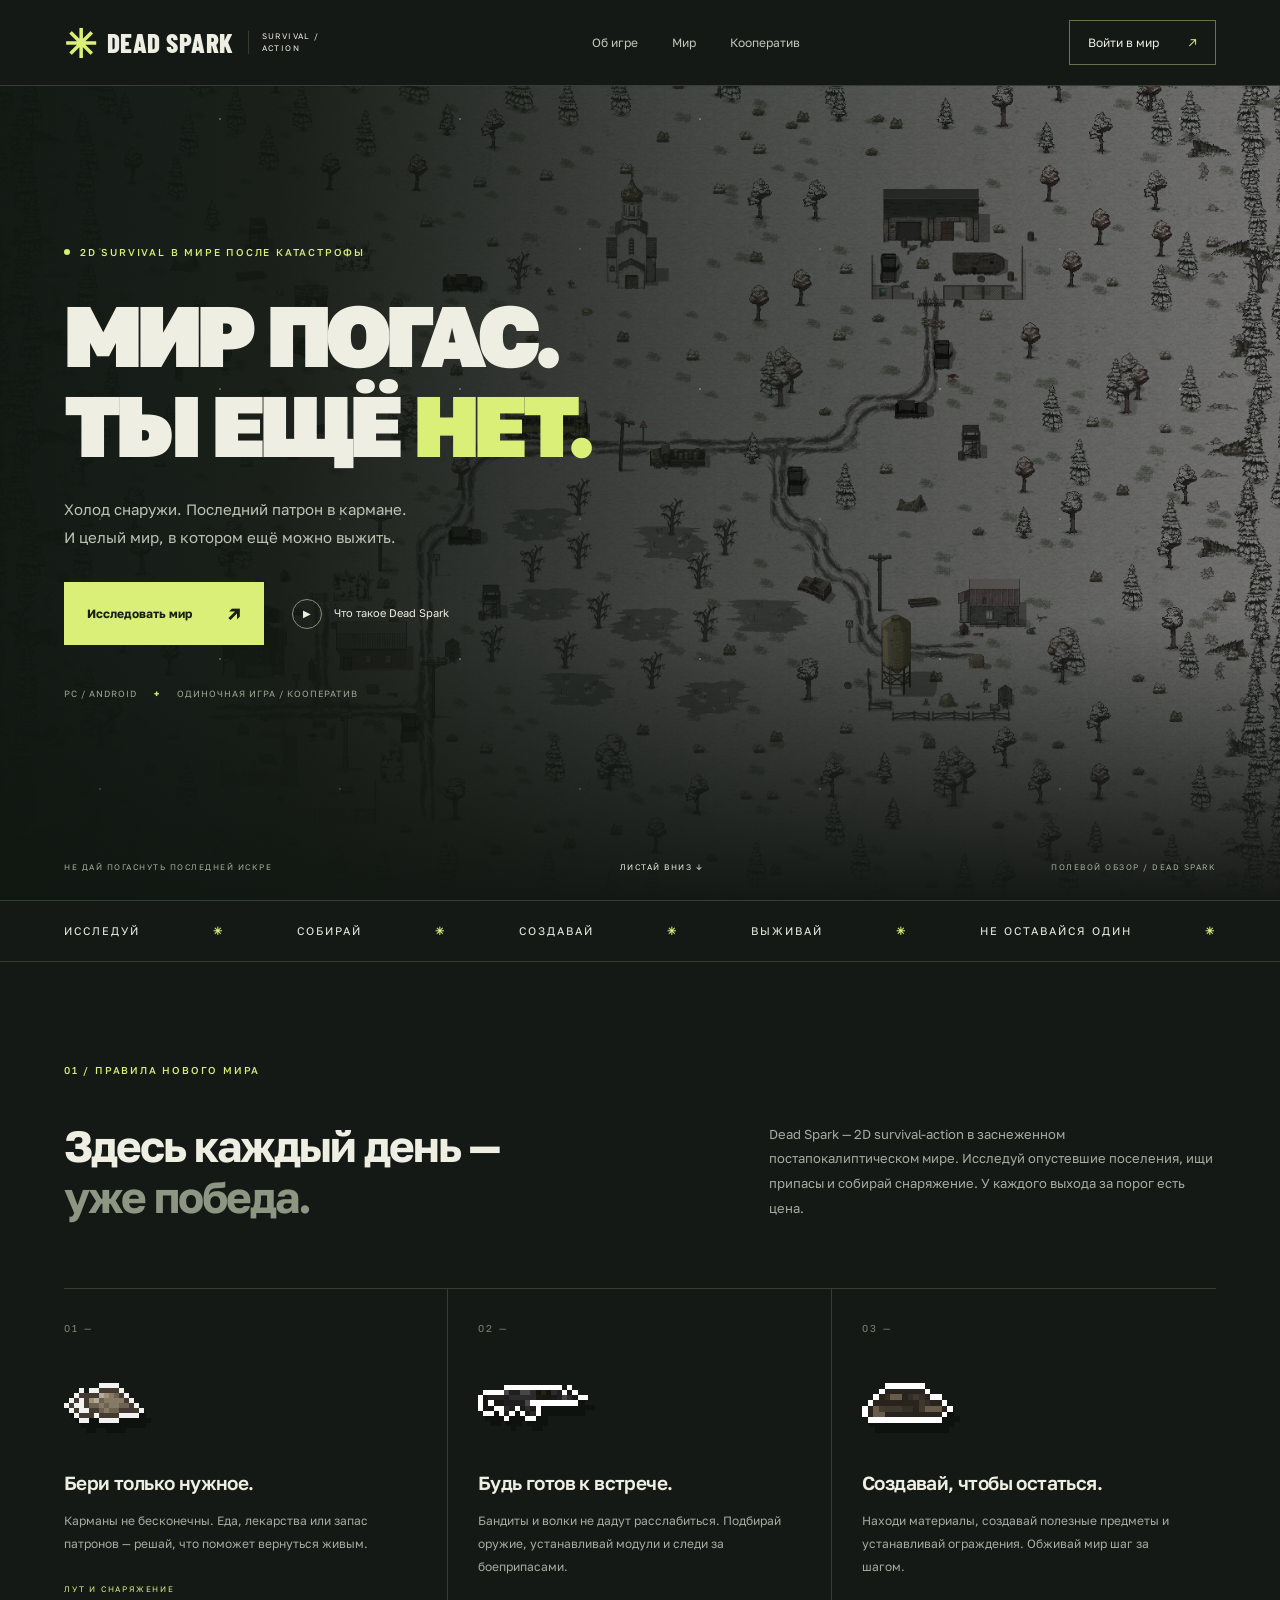
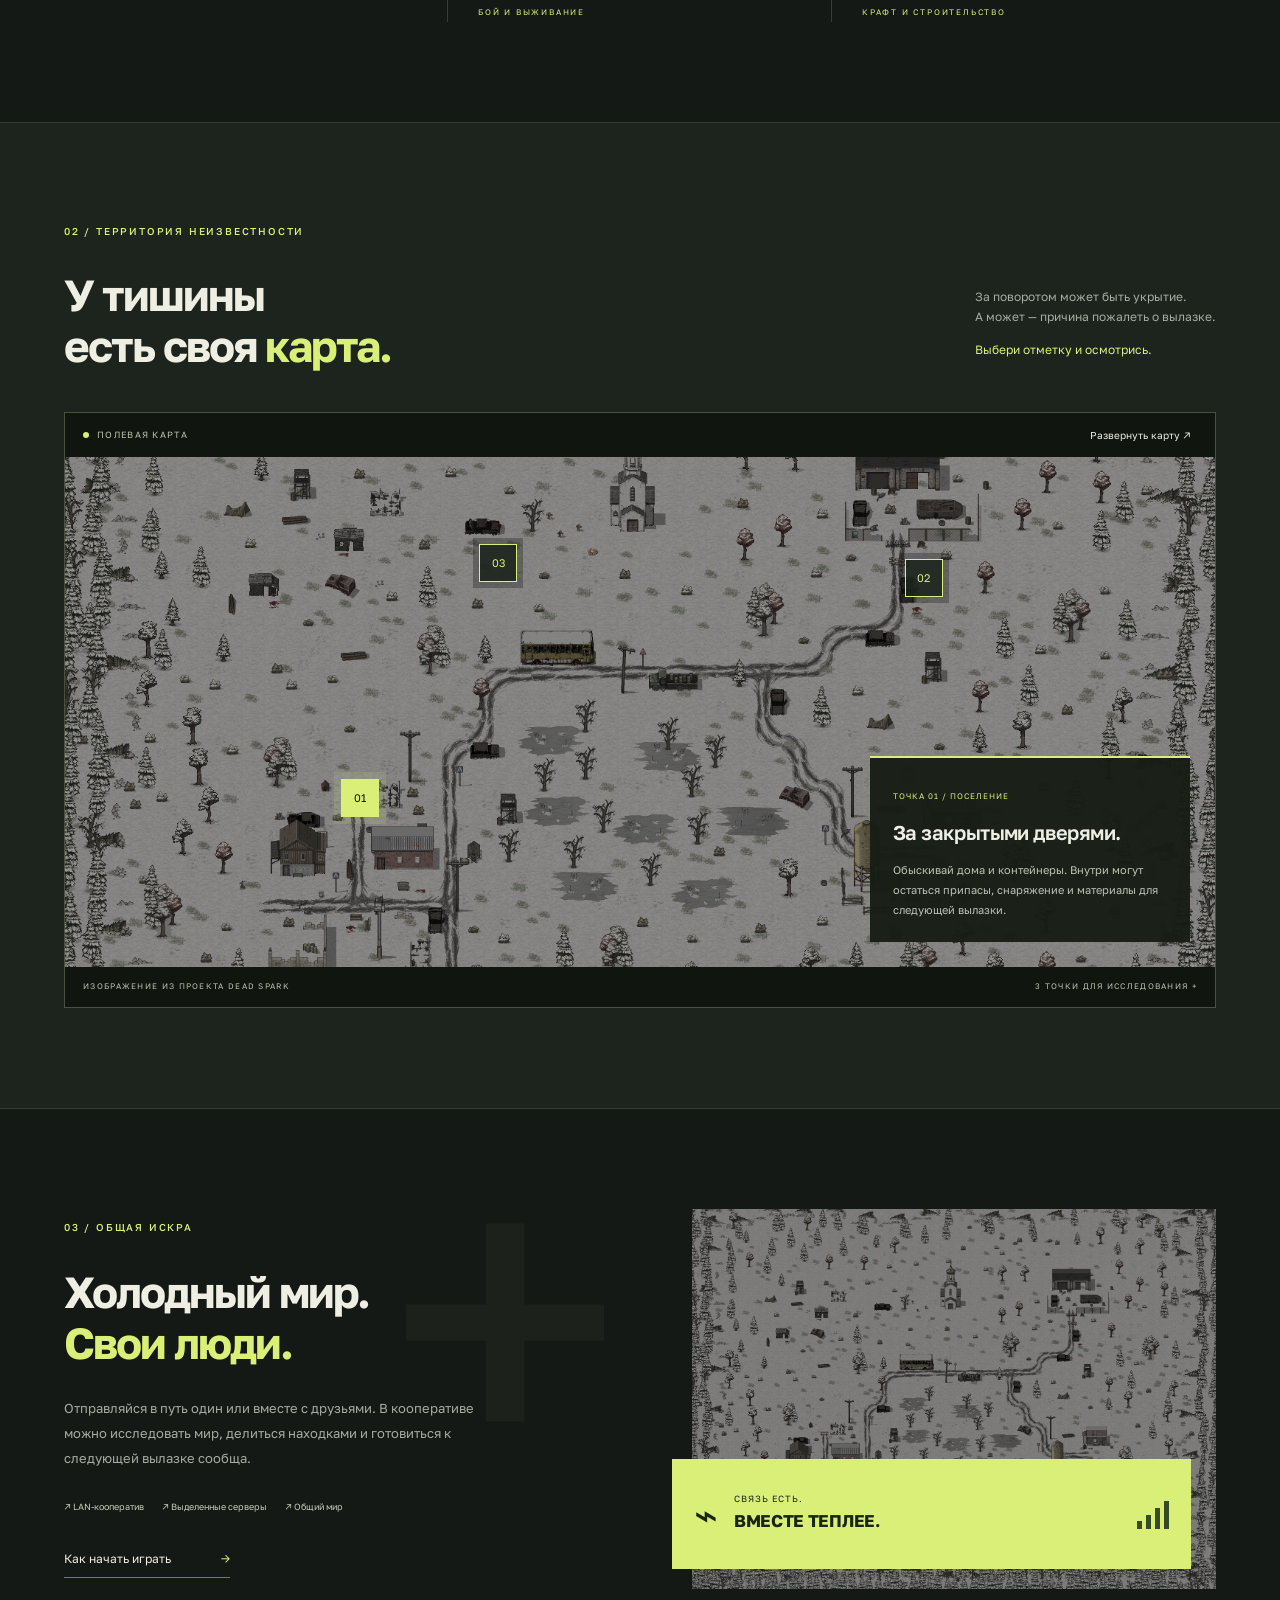
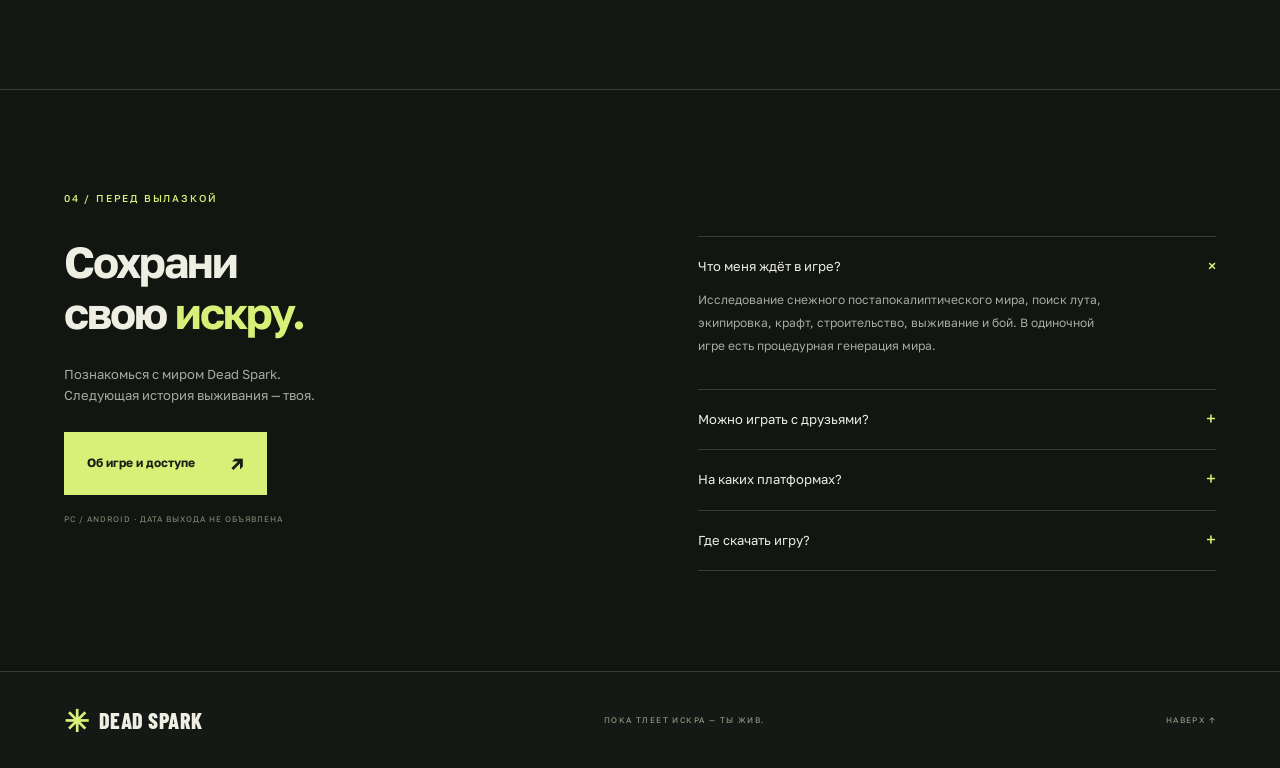
==== index.html @ a087666c "Site" ====
<!doctype html>
<html lang="ru">
<head><meta charset="UTF-8"><meta name="viewport" content="width=device-width,initial-scale=1"><meta name="theme-color" content="#151916"><meta name="description" content="Dead Spark — 2D survival-action в заснеженном постапокалиптическом мире. Исследуй, собирай, строй и выживай в одиночку или вместе."><title>Dead Spark — пока тлеет искра</title><link rel="icon" href="favicon.svg" type="image/svg+xml"><link rel="stylesheet" href="style.css"><script src="app.js" defer></script></head>
<body>
<header class="header"><a class="brand" href="#home" aria-label="Dead Spark — главная"><span class="spark">✳</span> DEAD SPARK<span class="brand-sub">SURVIVAL / ACTION</span></a><nav aria-label="Основная навигация"><a href="#about">Об игре</a><a href="#world">Мир</a><a href="#coop">Кооператив</a></nav><a class="nav-cta" href="#start">Войти в мир <span>↗</span></a></header>
<main>
<section class="hero" id="home"><div class="hero-map" role="img" aria-label="Снежная карта Dead Spark: заброшенные дома, дороги и лес"></div><div class="snow" aria-hidden="true"></div><div class="hero-content"><div class="eyebrow"><i></i> 2D SURVIVAL В МИРЕ ПОСЛЕ КАТАСТРОФЫ</div><h1>МИР ПОГАС.<br>ТЫ ЕЩЁ <em>НЕТ.</em></h1><p>Холод снаружи. Последний патрон в кармане.<br>И целый мир, в котором ещё можно выжить.</p><div class="hero-actions"><a class="button" href="#world">Исследовать мир <span>↗</span></a><button class="text-button" data-open="intro"><span class="play">▶</span> Что такое Dead Spark</button></div><div class="hero-meta"><span>PC / ANDROID</span><b>+</b><span>ОДИНОЧНАЯ ИГРА / КООПЕРАТИВ</span></div></div><div class="hero-bottom"><span>НЕ ДАЙ ПОГАСНУТЬ ПОСЛЕДНЕЙ ИСКРЕ</span><a href="#about">ЛИСТАЙ ВНИЗ ↓</a><span class="map-label">ПОЛЕВОЙ ОБЗОР / DEAD SPARK</span></div></section>
<div class="ticker" aria-hidden="true"><span>ИССЛЕДУЙ</span><b>✳</b><span>СОБИРАЙ</span><b>✳</b><span>СОЗДАВАЙ</span><b>✳</b><span>ВЫЖИВАЙ</span><b>✳</b><span>НЕ ОСТАВАЙСЯ ОДИН</span><b>✳</b></div>
<section class="about section" id="about"><div class="section-kicker">01 / ПРАВИЛА НОВОГО МИРА</div><div class="about-intro"><h2>Здесь каждый день —<br><span>уже победа.</span></h2><p>Dead Spark — 2D survival-action в заснеженном постапокалиптическом мире. Исследуй опустевшие поселения, ищи припасы и собирай снаряжение. У каждого выхода за порог есть цена.</p></div><div class="mechanics"><article><span class="number">01 —</span><div class="item-art"><img src="assets/bag.png" alt="Игровой спрайт сумки"></div><h3>Бери только нужное.</h3><p>Карманы не бесконечны. Еда, лекарства или запас патронов — решай, что поможет вернуться живым.</p><span class="tag">ЛУТ И СНАРЯЖЕНИЕ</span></article><article><span class="number">02 —</span><div class="item-art"><img src="assets/weapon.png" alt="Игровой спрайт оружия"></div><h3>Будь готов к встрече.</h3><p>Бандиты и волки не дадут расслабиться. Подбирай оружие, устанавливай модули и следи за боеприпасами.</p><span class="tag">БОЙ И ВЫЖИВАНИЕ</span></article><article><span class="number">03 —</span><div class="item-art"><img src="assets/wood.png" alt="Игровой спрайт древесины"></div><h3>Создавай, чтобы остаться.</h3><p>Находи материалы, создавай полезные предметы и устанавливай ограждения. Обживай мир шаг за шагом.</p><span class="tag">КРАФТ И СТРОИТЕЛЬСТВО</span></article></div></section>
<section class="world section" id="world"><div class="world-heading"><div><div class="section-kicker">02 / ТЕРРИТОРИЯ НЕИЗВЕСТНОСТИ</div><h2>У тишины<br>есть своя <em>карта.</em></h2></div><p>За поворотом может быть укрытие.<br>А может — причина пожалеть о вылазке.<br><span>Выбери отметку и осмотрись.</span></p></div><div class="map-frame"><div class="map-toolbar"><span><i></i> ПОЛЕВАЯ КАРТА</span><button id="expand-map">Развернуть карту ↗</button></div><div class="interactive-map"><img src="assets/world.png" alt="Обзор авторской карты Dead Spark с поселениями, лесом и дорогами" loading="lazy"><button class="pin pin-one active" data-place="settlement" aria-label="Осмотреть поселение" aria-pressed="true">01</button><button class="pin pin-two" data-place="garage" aria-label="Осмотреть гаражи" aria-pressed="false">02</button><button class="pin pin-three" data-place="forest" aria-label="Осмотреть лес" aria-pressed="false">03</button><aside class="map-info" aria-live="polite"><span id="place-code">ТОЧКА 01 / ПОСЕЛЕНИЕ</span><h3 id="place-title">За закрытыми дверями.</h3><p id="place-description">Обыскивай дома и контейнеры. Внутри могут остаться припасы, снаряжение и материалы для следующей вылазки.</p></aside></div><div class="map-caption"><span>ИЗОБРАЖЕНИЕ ИЗ ПРОЕКТА DEAD SPARK</span><span>3 ТОЧКИ ДЛЯ ИССЛЕДОВАНИЯ +</span></div></div></section>
<section class="coop section" id="coop"><div class="coop-number" aria-hidden="true">+</div><div class="coop-copy"><div class="section-kicker">03 / ОБЩАЯ ИСКРА</div><h2>Холодный мир.<br><em>Свои люди.</em></h2><p>Отправляйся в путь один или вместе с друзьями. В кооперативе можно исследовать мир, делиться находками и готовиться к следующей вылазке сообща.</p><div class="coop-features"><span>↗ LAN-кооператив</span><span>↗ Выделенные серверы</span><span>↗ Общий мир</span></div><a href="#start" class="text-link">Как начать играть <span>→</span></a></div><div class="coop-visual"><img src="assets/world.png" alt="Дома и заснеженный лес на карте игры" loading="lazy"><div class="radio"><span class="radio-icon">⌁</span><div>СВЯЗЬ ЕСТЬ.<br><strong>ВМЕСТЕ ТЕПЛЕЕ.</strong></div><div class="signal" aria-hidden="true"><i></i><i></i><i></i><i></i></div></div></div></section>
<section class="start section" id="start"><div class="section-kicker">04 / ПЕРЕД ВЫЛАЗКОЙ</div><div class="start-grid"><div><h2>Сохрани<br>свою <em>искру.</em></h2><p>Познакомься с миром Dead Spark.<br>Следующая история выживания — твоя.</p><button class="button" data-open="access">Об игре и доступе <span>↗</span></button><span class="platform-note">PC / ANDROID · ДАТА ВЫХОДА НЕ ОБЪЯВЛЕНА</span></div><div class="faq"><details open><summary>Что меня ждёт в игре?<span>+</span></summary><p>Исследование снежного постапокалиптического мира, поиск лута, экипировка, крафт, строительство, выживание и бой. В одиночной игре есть процедурная генерация мира.</p></details><details><summary>Можно играть с друзьями?<span>+</span></summary><p>Да. В проекте есть LAN-кооператив, браузер серверов и поддержка выделенного сервера. Сетевой мир использует авторскую карту.</p></details><details><summary>На каких платформах?<span>+</span></summary><p>Проект разрабатывается для PC и Android. Ссылки на актуальные сборки появятся после их публикации разработчиком.</p></details><details><summary>Где скачать игру?<span>+</span></summary><p>На этом сайте пока нет опубликованной сборки. Дата релиза и ссылки на скачивание будут добавлены после объявления разработчика.</p></details></div></div></section>
</main><footer><a class="brand" href="#home"><span class="spark">✳</span> DEAD SPARK</a><span>ПОКА ТЛЕЕТ ИСКРА — ТЫ ЖИВ.</span><a href="#home">НАВЕРХ ↑</a></footer>
<dialog id="info-dialog"><button class="close" aria-label="Закрыть окно">×</button><div class="section-kicker">DEAD SPARK / ПОЛЕВАЯ ЗАПИСКА</div><h2 id="dialog-title"></h2><p id="dialog-text"></p><button class="button close-action">Понятно <span>↗</span></button></dialog>
<dialog id="map-dialog"><button class="close" aria-label="Закрыть карту">×</button><img src="assets/world.png" alt="Полная карта Dead Spark"><p>DEAD SPARK / АВТОРСКАЯ КАРТА</p></dialog>
</body></html>
---- style.css ----
@import url('https://fonts.googleapis.com/css2?family=Barlow+Condensed:wght@600;700;800;900&family=Golos+Text:wght@400;500;600;700;800;900&display=swap');
:root{--bg:#151916;--panel:#1b201b;--ink:#eeeee3;--muted:#a5aca0;--accent:#d9ef78;--line:#363d32}*{box-sizing:border-box}html{scroll-behavior:smooth;scroll-padding-top:85px}body{margin:0;background:var(--bg);color:var(--ink);font:15px/1.65 'Golos Text',Arial,sans-serif}a{color:inherit;text-decoration:none}button{font:inherit;cursor:pointer}button,a,summary{-webkit-tap-highlight-color:transparent}button:focus-visible,a:focus-visible,summary:focus-visible{outline:2px solid var(--accent);outline-offset:5px}::selection{background:var(--accent);color:var(--bg)}.header{height:86px;display:flex;align-items:center;justify-content:space-between;padding:0 5%;background:#151916f5;border-bottom:1px solid var(--line);position:relative;z-index:5}.brand{font-family:'Barlow Condensed','Arial Narrow',sans-serif;font-size:27px;font-weight:800;letter-spacing:.5px;display:flex;align-items:center;gap:9px;line-height:1}.spark{font-size:39px;color:var(--accent)}.brand-sub{font:8px/1.4 'Golos Text',sans-serif;letter-spacing:1.4px;width:75px;border-left:1px solid var(--line);padding-left:13px;margin-left:5px}nav{display:flex;gap:34px;font-size:12px;color:#c2c8bb}nav a:hover,footer a:hover{color:var(--accent)}.nav-cta{font-size:12px;border:1px solid #66734b;padding:12px 18px}.nav-cta span{margin-left:26px;color:var(--accent)}.hero{min-height:690px;height:calc(100svh - 86px);max-height:950px;position:relative;overflow:hidden;display:flex;align-items:center}.hero-map{position:absolute;inset:0;background:url('assets/world.png') 66% 50%/cover;filter:brightness(.72) saturate(.6);transform:scale(1.015)}.hero:after{content:'';position:absolute;inset:0;background:linear-gradient(90deg,#101711f7 0%,#111711e8 22%,#1117117d 56%,#11171112 100%),linear-gradient(0deg,#151916 0%,transparent 35%)}.hero-content{position:relative;z-index:2;padding:50px 5% 90px;width:100%}.eyebrow,.section-kicker{font-size:10px;letter-spacing:1.8px;font-weight:500;color:var(--accent)}.eyebrow{display:flex;align-items:center;gap:10px}.eyebrow i,.map-toolbar i{width:6px;height:6px;border-radius:50%;background:var(--accent);display:inline-block}.hero h1{font-family:'Golos Text',sans-serif;font-size:clamp(55px,6.7vw,110px);line-height:1.04;letter-spacing:-5px;font-weight:900;margin:30px 0 26px;max-width:1000px}em{color:var(--accent);font-style:normal}.hero p{font-size:15px;line-height:1.9;color:#bdc4b5;margin-bottom:30px}.hero-actions{display:flex;align-items:center;gap:28px}.button{background:var(--accent);color:#182015;border:0;display:inline-flex;align-items:center;justify-content:space-between;gap:35px;padding:16px 23px;font-size:12px;font-weight:700;transition:background .2s,transform .2s}.button:hover{background:#e9ffa1;transform:translateY(-2px)}.button span{font-size:19px}.text-button{border:0;background:transparent;color:var(--ink);font-size:11px;padding:14px 0;display:flex;align-items:center;gap:12px}.play{display:grid;place-items:center;border:1px solid #87917c;border-radius:50%;width:30px;height:30px;font-size:10px}.hero-meta{display:flex;gap:17px;align-items:center;font-size:9px;letter-spacing:1px;color:#9ca792;margin-top:42px}.hero-meta b{color:var(--accent)}.hero-bottom{position:absolute;z-index:2;bottom:26px;left:5%;right:5%;display:flex;justify-content:space-between;font-size:8px;letter-spacing:1.5px;color:#a5af9b}.hero-bottom a{color:var(--ink)}.snow{position:absolute;z-index:1;inset:-50%;opacity:.26;background-image:radial-gradient(1px 1px at 20px 30px,#fff 50%,transparent 100%),radial-gradient(1.5px 1.5px at 140px 170px,#fff 50%,transparent 100%);background-size:240px 270px;pointer-events:none;animation:drift 30s linear infinite}@keyframes drift{to{transform:translate(100px,240px)}}.ticker{padding:21px 5%;display:flex;gap:35px;justify-content:space-between;border-top:1px solid var(--line);border-bottom:1px solid var(--line);font-size:11px;letter-spacing:2px;white-space:nowrap;overflow:hidden}.ticker b{color:var(--accent)}.section{padding:100px 5%;scroll-margin-top:0}.section-kicker{margin-bottom:30px}h2{font-size:clamp(32px,3.4vw,53px);letter-spacing:-2px;line-height:1.18;margin:0;font-weight:700}.about-intro{display:grid;grid-template-columns:1.4fr 1fr;gap:80px;align-items:center}.about-intro h2 span{color:#8c9683}.about-intro p{max-width:460px;color:var(--muted);font-size:13px;line-height:1.9}.mechanics{display:grid;grid-template-columns:repeat(3,1fr);margin-top:55px;border-top:1px solid var(--line)}.mechanics article{padding:25px 30px 0;border-right:1px solid var(--line)}.mechanics article:first-child{padding-left:0}.mechanics article:last-child{border:0;padding-right:0}.number{font-size:10px;letter-spacing:2px;color:#798671}.item-art{height:108px;display:flex;align-items:center;margin:10px 0}.item-art img{max-width:110px;max-height:83px;min-height:40px;image-rendering:pixelated;object-fit:contain;filter:drop-shadow(7px 10px 0 #0e120f)}h3{font-size:19px;font-weight:600;letter-spacing:-.6px;margin:10px 0}.mechanics p{font-size:12px;color:var(--muted);max-width:330px;line-height:1.9}.tag{display:inline-block;margin-top:15px;font-size:8px;letter-spacing:1.8px;color:var(--accent)}.world{background:#1d231d;border-block:1px solid var(--line)}.world-heading{display:flex;justify-content:space-between;align-items:end;margin-bottom:40px}.world-heading p{font-size:12px;color:var(--muted)}.world-heading p span{color:var(--accent);display:inline-block;margin-top:13px}.map-frame{border:1px solid #49513e;background:#10150f}.map-toolbar,.map-caption{display:flex;justify-content:space-between;padding:13px 18px;font-size:9px;letter-spacing:1.3px;color:#b9c5aa}.map-toolbar span{display:flex;align-items:center;gap:8px}.map-toolbar button{border:0;background:transparent;color:var(--ink);font-size:10px}.interactive-map{height:510px;position:relative;overflow:hidden}.interactive-map>img{width:100%;height:100%;object-fit:cover;filter:brightness(.8) saturate(.6)}.pin{position:absolute;border:1px solid var(--accent);background:#1b241ce8;color:var(--accent);width:38px;height:38px;font-size:11px;box-shadow:0 0 0 6px #15191650;transition:.2s}.pin:hover,.pin.active{background:var(--accent);color:#12180d;box-shadow:0 0 0 7px #d9ef7820}.pin-one{top:63%;left:24%}.pin-two{top:20%;left:73%}.pin-three{top:17%;left:36%}.map-info{position:absolute;right:25px;bottom:25px;background:#171e15f5;border-top:2px solid var(--accent);padding:23px;max-width:320px}.map-info>span{font-size:8px;letter-spacing:1px;color:var(--accent)}.map-info h3{font-size:20px}.map-info p{font-size:11px;line-height:1.8;color:#bbc3b2;margin-bottom:0}.map-caption{font-size:8px}.coop{display:grid;grid-template-columns:1fr 1fr;gap:9%;position:relative;overflow:hidden;align-items:center}.coop-number{position:absolute;font-size:440px;font-weight:400;line-height:1;top:-15px;left:30%;color:#8b9a7010;pointer-events:none}.coop-copy{position:relative}.coop-copy p{color:var(--muted);font-size:13px;line-height:1.9;max-width:440px;margin-top:28px}.coop-features{display:flex;flex-wrap:wrap;gap:10px 18px;font-size:9px;color:#c2cdb5;margin:30px 0}.text-link{font-size:12px;border-bottom:1px solid #6f8056;padding-bottom:8px;display:inline-flex;gap:50px}.text-link span{color:var(--accent)}.coop-visual{height:380px;position:relative}.coop-visual>img{width:100%;height:100%;object-fit:cover;object-position:25% 80%;filter:brightness(.75) saturate(.4)}.radio{position:absolute;bottom:20px;left:-20px;right:25px;background:#d9ef78;color:#1b2515;padding:22px;display:flex;align-items:center;gap:15px;font-size:9px;letter-spacing:1px}.radio strong{font-size:17px;letter-spacing:-.3px}.radio-icon{font-size:40px}.signal{margin-left:auto;display:flex;align-items:end;height:30px;gap:4px}.signal i{width:5px;height:8px;background:#374b24}.signal i:nth-child(2){height:14px}.signal i:nth-child(3){height:21px}.signal i:nth-child(4){height:28px}.start{background:#111610;border-top:1px solid var(--line)}.start-grid{display:grid;grid-template-columns:1fr 1fr;gap:10%}.start-grid>div>p{font-size:13px;color:var(--muted);margin:25px 0}.platform-note{display:block;margin-top:18px;font-size:8px;letter-spacing:1px;color:#87917d}.faq details{border-bottom:1px solid var(--line);padding:19px 0}.faq details:first-child{border-top:1px solid var(--line)}summary{cursor:pointer;list-style:none;font-size:13px;display:flex;justify-content:space-between;gap:20px}summary::-webkit-details-marker{display:none}summary span{color:var(--accent);font-size:18px;line-height:1}details[open] summary span{transform:rotate(45deg)}.faq p{font-size:12px;color:var(--muted);line-height:1.9;max-width:440px;padding-right:20px}footer{padding:33px 5%;display:flex;justify-content:space-between;align-items:center;border-top:1px solid var(--line)}footer .brand{font-size:22px}footer .spark{font-size:30px}footer>span,footer>a:last-child{font-size:8px;letter-spacing:1.4px;color:#9da890}dialog{border:1px solid #64724c;background:var(--bg);color:var(--ink);padding:48px;max-width:600px;width:90%;box-shadow:0 25px 100px #0009}dialog::backdrop{background:#070c08dc;backdrop-filter:blur(6px)}dialog h2{font-size:35px}dialog>p{font-size:14px;line-height:1.9;color:var(--muted)}dialog .button{margin-top:20px}.close{position:absolute;top:8px;right:14px;background:transparent;color:var(--ink);border:0;font-size:29px}#map-dialog{max-width:1200px;padding:40px 20px 15px}#map-dialog img{width:100%;max-height:75svh;object-fit:contain}#map-dialog p{font-size:9px;margin-bottom:0;letter-spacing:2px}body:has(dialog[open]){overflow:hidden}
@media(min-width:1600px){.section{padding-left:max(5%,calc((100vw - 1400px)/2));padding-right:max(5%,calc((100vw - 1400px)/2))}}@media(max-width:900px){.brand-sub{display:none}.header{height:74px}nav{gap:20px}.hero{height:760px;min-height:650px}.hero h1{font-size:70px;letter-spacing:-3.5px}.hero-map{background-position:60% center}.hero:after{background:linear-gradient(90deg,#101711e8,#11171165),linear-gradient(0deg,#151916,transparent 60%)}.section{padding:75px 5%}.about-intro{gap:30px}.mechanics article{padding-right:18px;padding-left:18px}.mechanics h3{font-size:16px}.world-heading{gap:25px}.interactive-map{height:440px}.coop{gap:6%}.coop-features{flex-direction:column}.radio{left:-12px;right:12px;padding:16px}.radio strong{font-size:13px}.signal{display:none}.map-label{display:none}}
@media(max-width:600px){.header{padding:0 6%;height:72px}.brand{font-size:23px}.spark{font-size:31px}nav{display:none}.nav-cta{font-size:10px;padding:9px 11px}.nav-cta span{margin-left:13px}.hero{height:730px;max-height:none;min-height:650px;align-items:start}.hero-content{padding:91px 6% 75px}.eyebrow{font-size:7px;letter-spacing:1px}.hero h1{font-size:clamp(43px,10.8vw,65px);letter-spacing:-2.6px;margin-top:26px;line-height:1.1}.hero p{font-size:12px;line-height:1.9;margin-top:24px}.hero-map{background-size:auto 100%;background-position:55% center}.hero:after{background:linear-gradient(90deg,#101711df,#11171175),linear-gradient(0deg,#151916 0%,transparent 90%)}.hero-actions{align-items:start;flex-direction:column;gap:10px}.button{font-size:11px;padding:14px 20px}.hero-meta{font-size:7px;gap:10px;margin-top:25px}.hero-bottom{left:6%;right:6%;font-size:7px;gap:20px;bottom:20px}.hero-bottom>span:first-child{max-width:160px}.ticker{padding:17px 6%;gap:24px;font-size:9px;justify-content:start}.section{padding:65px 6%}.section-kicker{font-size:8px;letter-spacing:1.5px;margin-bottom:23px}h2{font-size:34px;letter-spacing:-1.5px}.about-intro,.start-grid,.coop{grid-template-columns:1fr}.about-intro{gap:16px}.about-intro p{font-size:12px}.mechanics{grid-template-columns:1fr;margin-top:25px}.mechanics article,.mechanics article:first-child,.mechanics article:last-child{padding:25px 0;border-right:0;border-bottom:1px solid var(--line);position:relative}.mechanics article:last-child{padding-bottom:0}.item-art{height:65px;position:absolute;right:12px;top:20px;width:80px;justify-content:center}.item-art img{max-width:80px;max-height:58px;min-height:25px}.mechanics h3{font-size:20px;padding-top:12px;max-width:230px}.mechanics p{max-width:290px}.tag{margin-top:9px}.world-heading{display:block}.world-heading p{margin-top:22px;font-size:11px}.map-toolbar{font-size:7px;padding:12px}.map-toolbar button{font-size:9px}.interactive-map{height:500px}.interactive-map>img{object-position:48% center}.map-info{bottom:14px;left:14px;right:14px;max-width:none;padding:18px}.map-info h3{font-size:19px}.map-info p{font-size:11px}.pin-one{left:19%;top:49%}.pin-two{left:76%;top:17%}.pin-three{left:39%;top:8%}.map-caption{font-size:6px;padding:12px;gap:20px}.map-caption span:last-child{display:none}.coop{gap:35px}.coop-copy p{font-size:12px}.coop-features{flex-direction:row;gap:12px;font-size:8px;margin:25px 0}.coop-visual{height:300px;margin-left:12px}.radio{bottom:17px}.radio strong{font-size:16px}.signal{display:flex}.start-grid{gap:38px}.start-grid>div>p{font-size:12px}footer{padding:25px 6%;flex-wrap:wrap;gap:22px}footer>span{order:3;width:100%;font-size:7px}footer>a:last-child{font-size:7px}dialog{padding:40px 25px 30px}dialog h2{font-size:28px}dialog>p{font-size:12px}}
@media(prefers-reduced-motion:reduce){html{scroll-behavior:auto}.snow{animation:none}*{transition:none!important}}
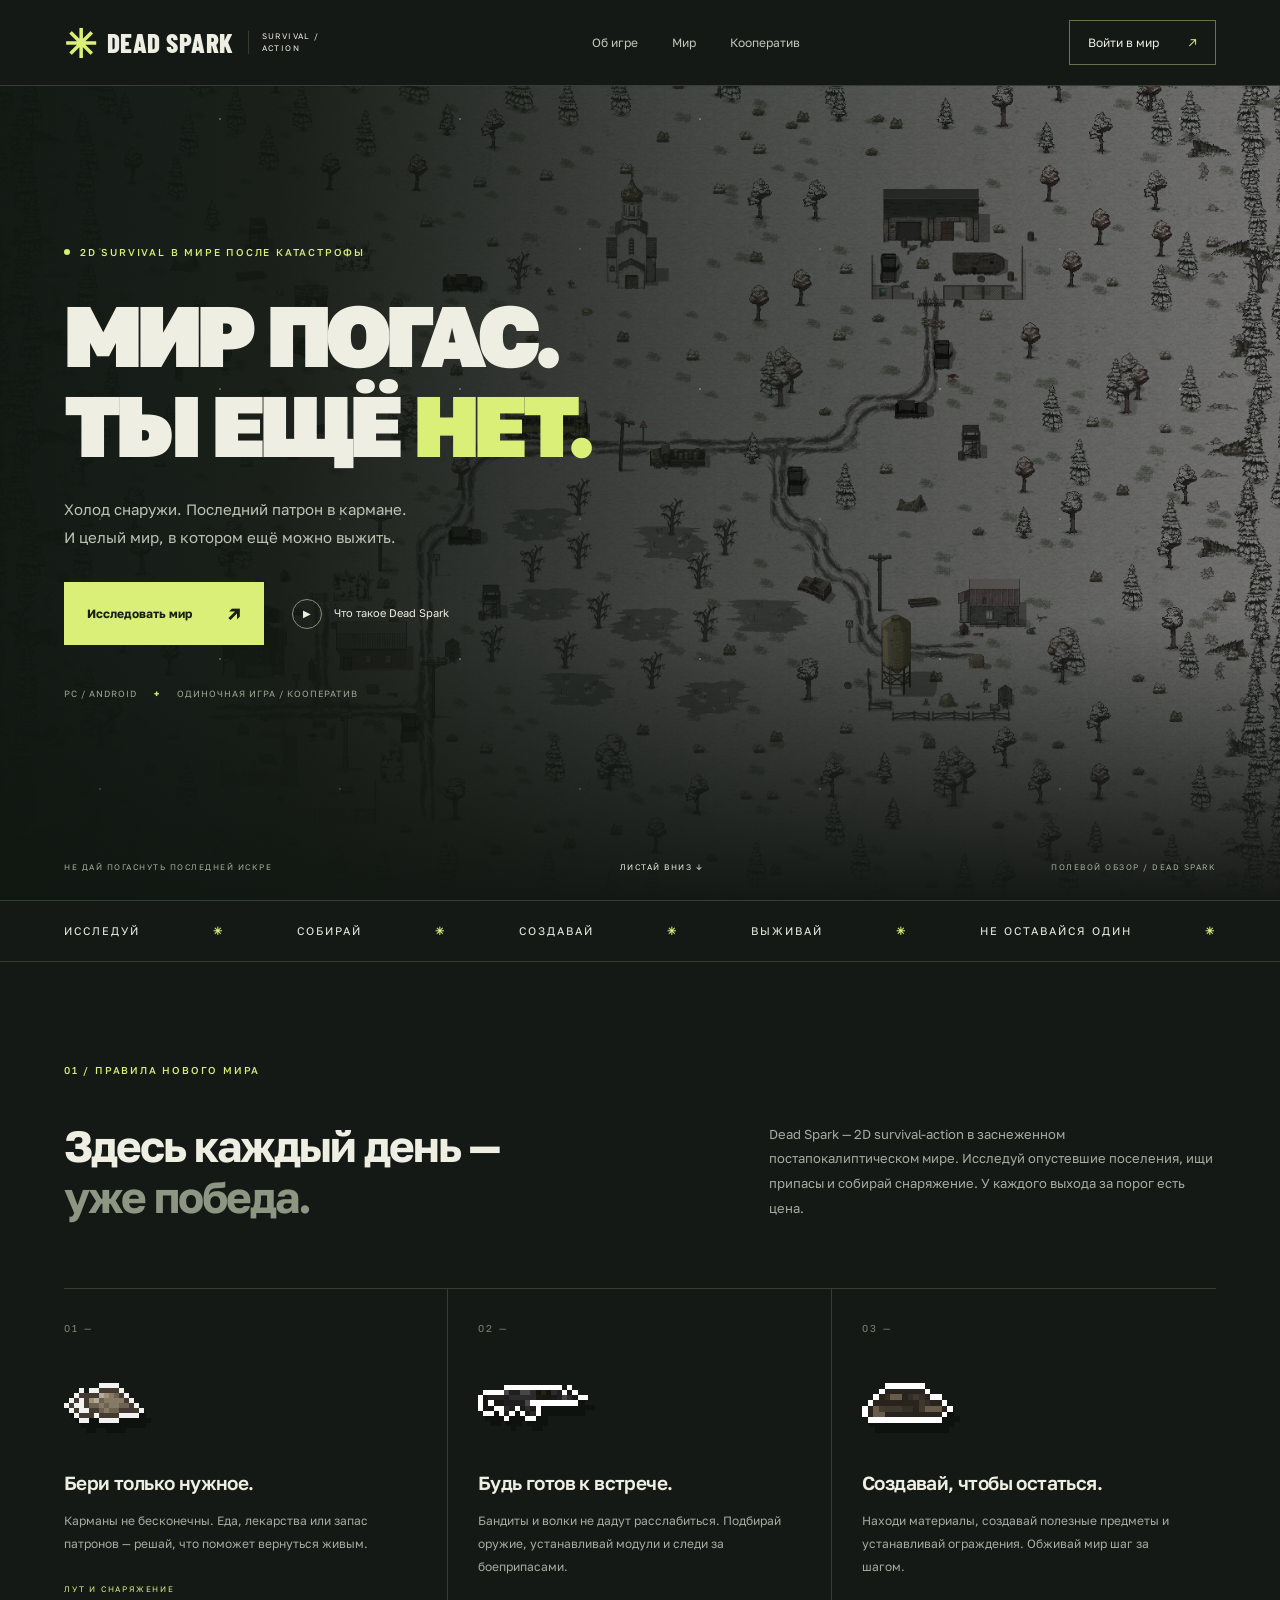
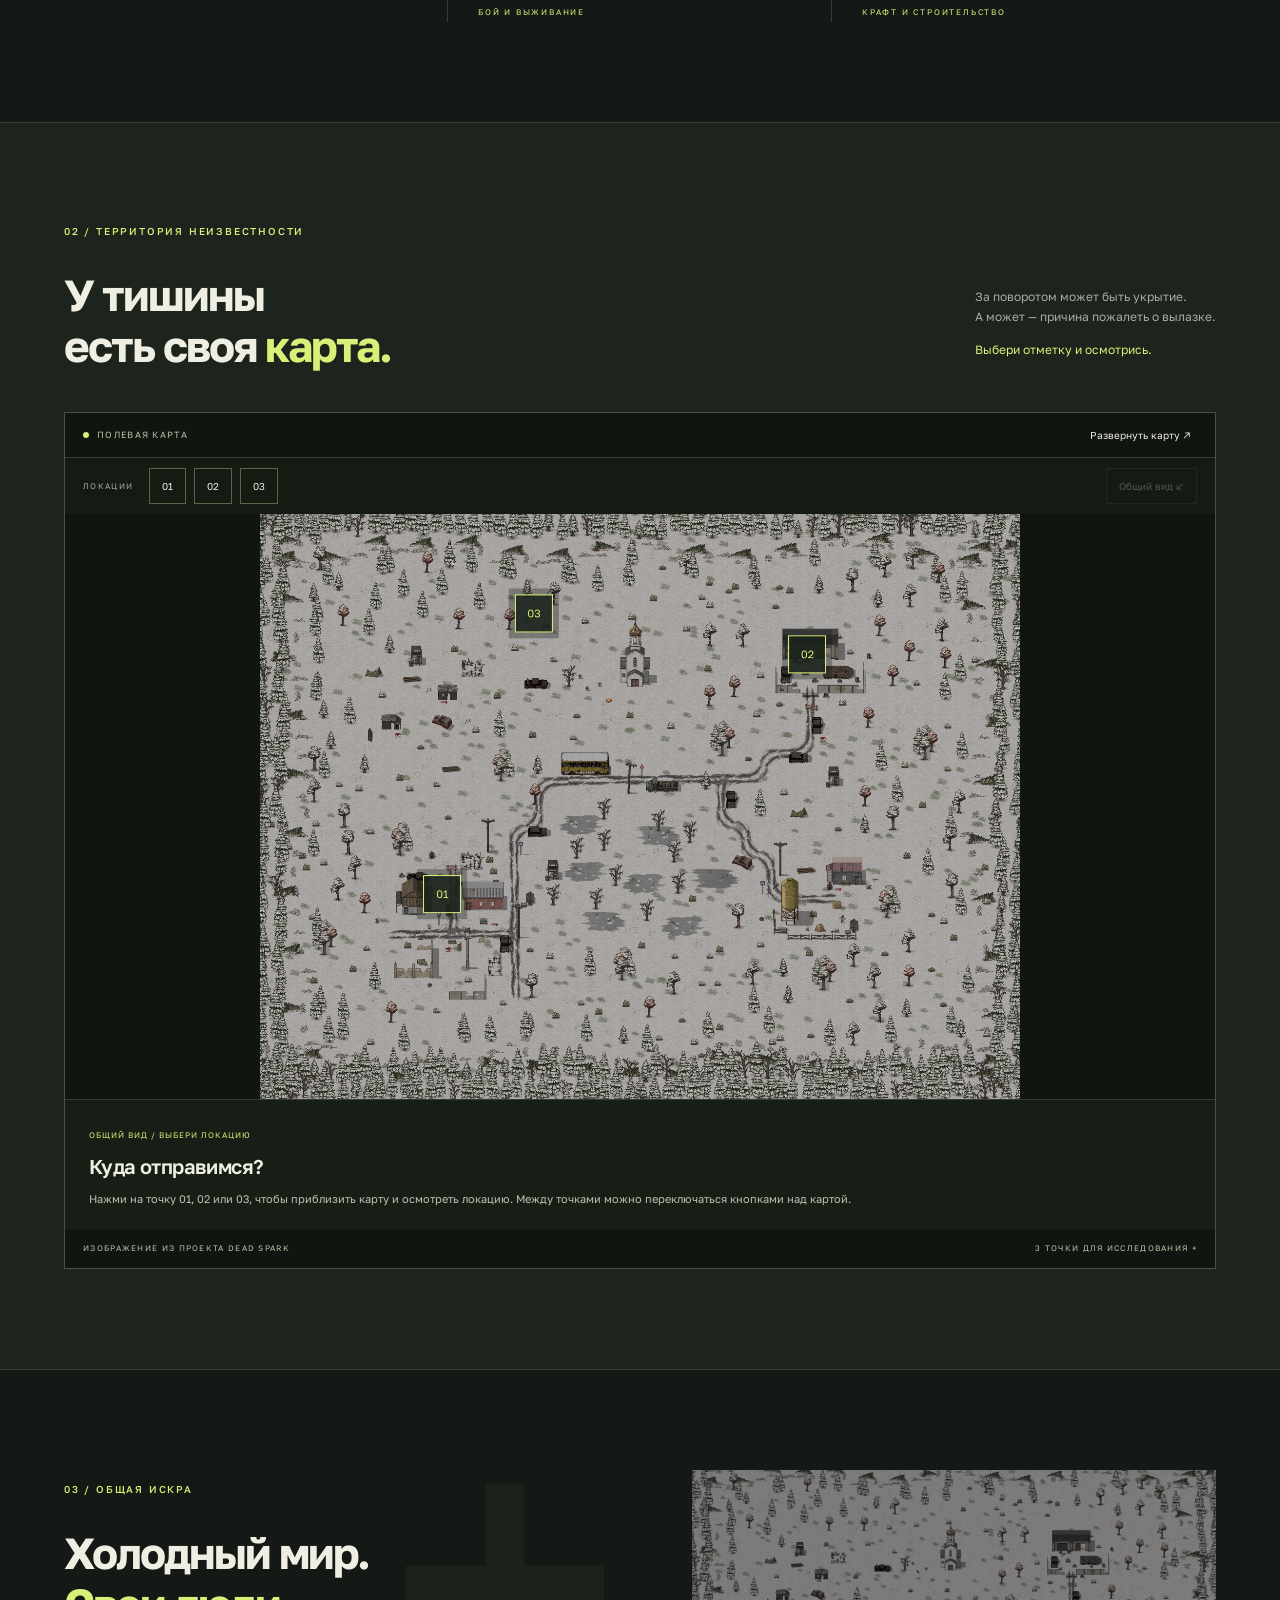
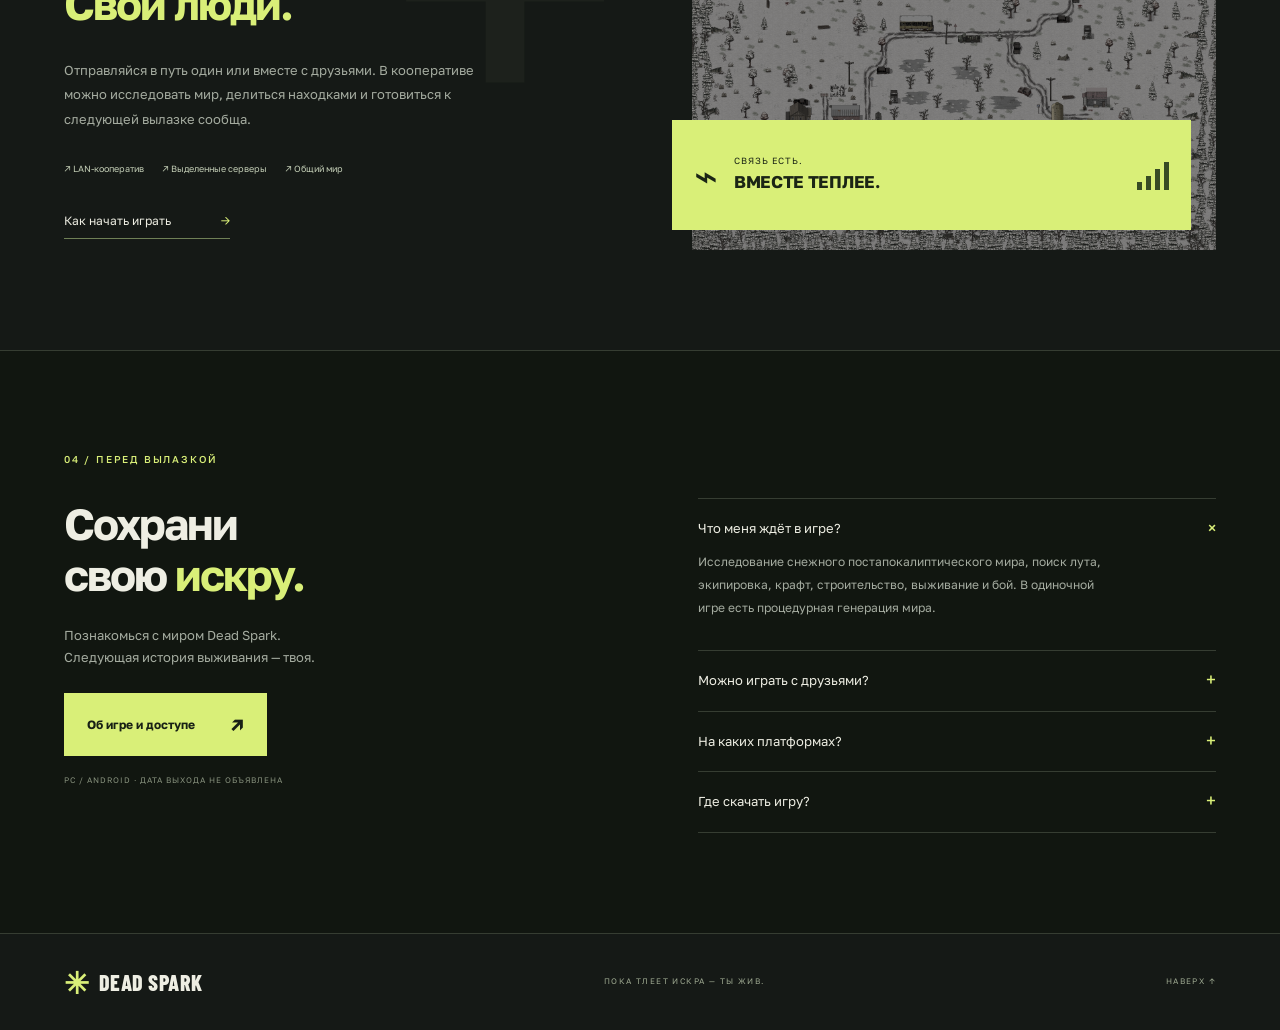
==== commit c374f7f7: "Плавное приближение, убрал обрезку карты" ====
--- a/index.html
+++ b/index.html
@@ -1,13 +1,13 @@
 <!doctype html>
 <html lang="ru">
-<head><meta charset="UTF-8"><meta name="viewport" content="width=device-width,initial-scale=1"><meta name="theme-color" content="#151916"><meta name="description" content="Dead Spark — 2D survival-action в заснеженном постапокалиптическом мире. Исследуй, собирай, строй и выживай в одиночку или вместе."><title>Dead Spark — пока тлеет искра</title><link rel="icon" href="favicon.svg" type="image/svg+xml"><link rel="stylesheet" href="style.css"><script src="app.js" defer></script></head>
+<head><meta charset="UTF-8"><meta name="viewport" content="width=device-width,initial-scale=1"><meta name="theme-color" content="#151916"><meta name="description" content="Dead Spark — 2D survival-action в заснеженном постапокалиптическом мире. Исследуй, собирай, строй и выживай в одиночку или вместе."><title>Dead Spark — пока тлеет искра</title><link rel="icon" href="favicon.svg" type="image/svg+xml"><link rel="stylesheet" href="style.css"><link rel="stylesheet" href="map-zoom.css"><script src="app.js" defer></script></head>
 <body>
 <header class="header"><a class="brand" href="#home" aria-label="Dead Spark — главная"><span class="spark">✳</span> DEAD SPARK<span class="brand-sub">SURVIVAL / ACTION</span></a><nav aria-label="Основная навигация"><a href="#about">Об игре</a><a href="#world">Мир</a><a href="#coop">Кооператив</a></nav><a class="nav-cta" href="#start">Войти в мир <span>↗</span></a></header>
 <main>
 <section class="hero" id="home"><div class="hero-map" role="img" aria-label="Снежная карта Dead Spark: заброшенные дома, дороги и лес"></div><div class="snow" aria-hidden="true"></div><div class="hero-content"><div class="eyebrow"><i></i> 2D SURVIVAL В МИРЕ ПОСЛЕ КАТАСТРОФЫ</div><h1>МИР ПОГАС.<br>ТЫ ЕЩЁ <em>НЕТ.</em></h1><p>Холод снаружи. Последний патрон в кармане.<br>И целый мир, в котором ещё можно выжить.</p><div class="hero-actions"><a class="button" href="#world">Исследовать мир <span>↗</span></a><button class="text-button" data-open="intro"><span class="play">▶</span> Что такое Dead Spark</button></div><div class="hero-meta"><span>PC / ANDROID</span><b>+</b><span>ОДИНОЧНАЯ ИГРА / КООПЕРАТИВ</span></div></div><div class="hero-bottom"><span>НЕ ДАЙ ПОГАСНУТЬ ПОСЛЕДНЕЙ ИСКРЕ</span><a href="#about">ЛИСТАЙ ВНИЗ ↓</a><span class="map-label">ПОЛЕВОЙ ОБЗОР / DEAD SPARK</span></div></section>
 <div class="ticker" aria-hidden="true"><span>ИССЛЕДУЙ</span><b>✳</b><span>СОБИРАЙ</span><b>✳</b><span>СОЗДАВАЙ</span><b>✳</b><span>ВЫЖИВАЙ</span><b>✳</b><span>НЕ ОСТАВАЙСЯ ОДИН</span><b>✳</b></div>
 <section class="about section" id="about"><div class="section-kicker">01 / ПРАВИЛА НОВОГО МИРА</div><div class="about-intro"><h2>Здесь каждый день —<br><span>уже победа.</span></h2><p>Dead Spark — 2D survival-action в заснеженном постапокалиптическом мире. Исследуй опустевшие поселения, ищи припасы и собирай снаряжение. У каждого выхода за порог есть цена.</p></div><div class="mechanics"><article><span class="number">01 —</span><div class="item-art"><img src="assets/bag.png" alt="Игровой спрайт сумки"></div><h3>Бери только нужное.</h3><p>Карманы не бесконечны. Еда, лекарства или запас патронов — решай, что поможет вернуться живым.</p><span class="tag">ЛУТ И СНАРЯЖЕНИЕ</span></article><article><span class="number">02 —</span><div class="item-art"><img src="assets/weapon.png" alt="Игровой спрайт оружия"></div><h3>Будь готов к встрече.</h3><p>Бандиты и волки не дадут расслабиться. Подбирай оружие, устанавливай модули и следи за боеприпасами.</p><span class="tag">БОЙ И ВЫЖИВАНИЕ</span></article><article><span class="number">03 —</span><div class="item-art"><img src="assets/wood.png" alt="Игровой спрайт древесины"></div><h3>Создавай, чтобы остаться.</h3><p>Находи материалы, создавай полезные предметы и устанавливай ограждения. Обживай мир шаг за шагом.</p><span class="tag">КРАФТ И СТРОИТЕЛЬСТВО</span></article></div></section>
-<section class="world section" id="world"><div class="world-heading"><div><div class="section-kicker">02 / ТЕРРИТОРИЯ НЕИЗВЕСТНОСТИ</div><h2>У тишины<br>есть своя <em>карта.</em></h2></div><p>За поворотом может быть укрытие.<br>А может — причина пожалеть о вылазке.<br><span>Выбери отметку и осмотрись.</span></p></div><div class="map-frame"><div class="map-toolbar"><span><i></i> ПОЛЕВАЯ КАРТА</span><button id="expand-map">Развернуть карту ↗</button></div><div class="interactive-map"><img src="assets/world.png" alt="Обзор авторской карты Dead Spark с поселениями, лесом и дорогами" loading="lazy"><button class="pin pin-one active" data-place="settlement" aria-label="Осмотреть поселение" aria-pressed="true">01</button><button class="pin pin-two" data-place="garage" aria-label="Осмотреть гаражи" aria-pressed="false">02</button><button class="pin pin-three" data-place="forest" aria-label="Осмотреть лес" aria-pressed="false">03</button><aside class="map-info" aria-live="polite"><span id="place-code">ТОЧКА 01 / ПОСЕЛЕНИЕ</span><h3 id="place-title">За закрытыми дверями.</h3><p id="place-description">Обыскивай дома и контейнеры. Внутри могут остаться припасы, снаряжение и материалы для следующей вылазки.</p></aside></div><div class="map-caption"><span>ИЗОБРАЖЕНИЕ ИЗ ПРОЕКТА DEAD SPARK</span><span>3 ТОЧКИ ДЛЯ ИССЛЕДОВАНИЯ +</span></div></div></section>
+<section class="world section" id="world"><div class="world-heading"><div><div class="section-kicker">02 / ТЕРРИТОРИЯ НЕИЗВЕСТНОСТИ</div><h2>У тишины<br>есть своя <em>карта.</em></h2></div><p>За поворотом может быть укрытие.<br>А может — причина пожалеть о вылазке.<br><span>Выбери отметку и осмотрись.</span></p></div><div class="map-frame"><div class="map-toolbar"><span><i></i> ПОЛЕВАЯ КАРТА</span><button id="expand-map">Развернуть карту ↗</button></div><div class="map-controls" role="group" aria-label="Выбор локации"><span>ЛОКАЦИИ</span><button data-place="settlement" aria-label="Приблизить локацию 01" aria-pressed="false">01</button><button data-place="garage" aria-label="Приблизить локацию 02" aria-pressed="false">02</button><button data-place="forest" aria-label="Приблизить локацию 03" aria-pressed="false">03</button><button id="reset-map" aria-label="Вернуть общий вид карты" disabled>Общий вид ↙</button></div><div class="interactive-map"><div class="map-canvas"><img src="assets/world.png" alt="Обзор авторской карты Dead Spark с поселениями, лесом и дорогами" loading="lazy"><button class="pin pin-one" data-place="settlement" aria-label="Осмотреть поселение" aria-pressed="false">01</button><button class="pin pin-two" data-place="garage" aria-label="Осмотреть гаражи" aria-pressed="false">02</button><button class="pin pin-three" data-place="forest" aria-label="Осмотреть лес" aria-pressed="false">03</button></div></div><aside class="map-info" aria-live="polite"><span id="place-code">ТОЧКА 01 / ПОСЕЛЕНИЕ</span><h3 id="place-title">За закрытыми дверями.</h3><p id="place-description">Обыскивай дома и контейнеры. Внутри могут остаться припасы, снаряжение и материалы для следующей вылазки.</p></aside><div class="map-caption"><span>ИЗОБРАЖЕНИЕ ИЗ ПРОЕКТА DEAD SPARK</span><span>3 ТОЧКИ ДЛЯ ИССЛЕДОВАНИЯ +</span></div></div></section>
 <section class="coop section" id="coop"><div class="coop-number" aria-hidden="true">+</div><div class="coop-copy"><div class="section-kicker">03 / ОБЩАЯ ИСКРА</div><h2>Холодный мир.<br><em>Свои люди.</em></h2><p>Отправляйся в путь один или вместе с друзьями. В кооперативе можно исследовать мир, делиться находками и готовиться к следующей вылазке сообща.</p><div class="coop-features"><span>↗ LAN-кооператив</span><span>↗ Выделенные серверы</span><span>↗ Общий мир</span></div><a href="#start" class="text-link">Как начать играть <span>→</span></a></div><div class="coop-visual"><img src="assets/world.png" alt="Дома и заснеженный лес на карте игры" loading="lazy"><div class="radio"><span class="radio-icon">⌁</span><div>СВЯЗЬ ЕСТЬ.<br><strong>ВМЕСТЕ ТЕПЛЕЕ.</strong></div><div class="signal" aria-hidden="true"><i></i><i></i><i></i><i></i></div></div></div></section>
 <section class="start section" id="start"><div class="section-kicker">04 / ПЕРЕД ВЫЛАЗКОЙ</div><div class="start-grid"><div><h2>Сохрани<br>свою <em>искру.</em></h2><p>Познакомься с миром Dead Spark.<br>Следующая история выживания — твоя.</p><button class="button" data-open="access">Об игре и доступе <span>↗</span></button><span class="platform-note">PC / ANDROID · ДАТА ВЫХОДА НЕ ОБЪЯВЛЕНА</span></div><div class="faq"><details open><summary>Что меня ждёт в игре?<span>+</span></summary><p>Исследование снежного постапокалиптического мира, поиск лута, экипировка, крафт, строительство, выживание и бой. В одиночной игре есть процедурная генерация мира.</p></details><details><summary>Можно играть с друзьями?<span>+</span></summary><p>Да. В проекте есть LAN-кооператив, браузер серверов и поддержка выделенного сервера. Сетевой мир использует авторскую карту.</p></details><details><summary>На каких платформах?<span>+</span></summary><p>Проект разрабатывается для PC и Android. Ссылки на актуальные сборки появятся после их публикации разработчиком.</p></details><details><summary>Где скачать игру?<span>+</span></summary><p>На этом сайте пока нет опубликованной сборки. Дата релиза и ссылки на скачивание будут добавлены после объявления разработчика.</p></details></div></div></section>
 </main><footer><a class="brand" href="#home"><span class="spark">✳</span> DEAD SPARK</a><span>ПОКА ТЛЕЕТ ИСКРА — ТЫ ЖИВ.</span><a href="#home">НАВЕРХ ↑</a></footer>
--- a/map-zoom.css
+++ b/map-zoom.css
@@ -0,0 +1,13 @@
+.map-controls{display:flex;align-items:center;gap:8px;padding:10px 18px;border-top:1px solid var(--line);background:#151b13}
+.map-controls>span{font-size:8px;letter-spacing:1.3px;color:var(--muted);margin-right:8px}
+.map-controls button{border:1px solid #596548;background:transparent;color:var(--ink);padding:6px 12px;font-size:10px;min-height:36px}
+.map-controls button:hover,.map-controls button.active{color:var(--bg);background:var(--accent);border-color:var(--accent)}
+.map-controls #reset-map{margin-left:auto}
+.map-controls button:disabled{opacity:.4;cursor:default;background:transparent;color:var(--muted);border-color:var(--line)}
+.interactive-map{height:clamp(300px,65svh,800px);background:#10150f}
+.map-canvas{position:absolute;left:0;top:0;transform-origin:0 0;will-change:transform;transition:none}
+.map-canvas>img{display:block;width:100%;height:100%;image-rendering:auto}
+.map-canvas .pin{transform:translate(-50%,-50%) scale(var(--pin-scale,1));transition:background .2s,box-shadow .2s}
+.map-info{position:static;max-width:none;margin:0;padding:20px 24px;border-top:1px solid var(--line);background:#171e15}
+.map-info h3{margin:5px 0}.map-info p{max-width:780px;margin-top:6px}
+@media(max-width:600px){.map-controls{gap:6px;padding:10px 12px}.map-controls>span{display:none}.map-controls button{min-width:40px;min-height:40px;padding:7px 10px}}
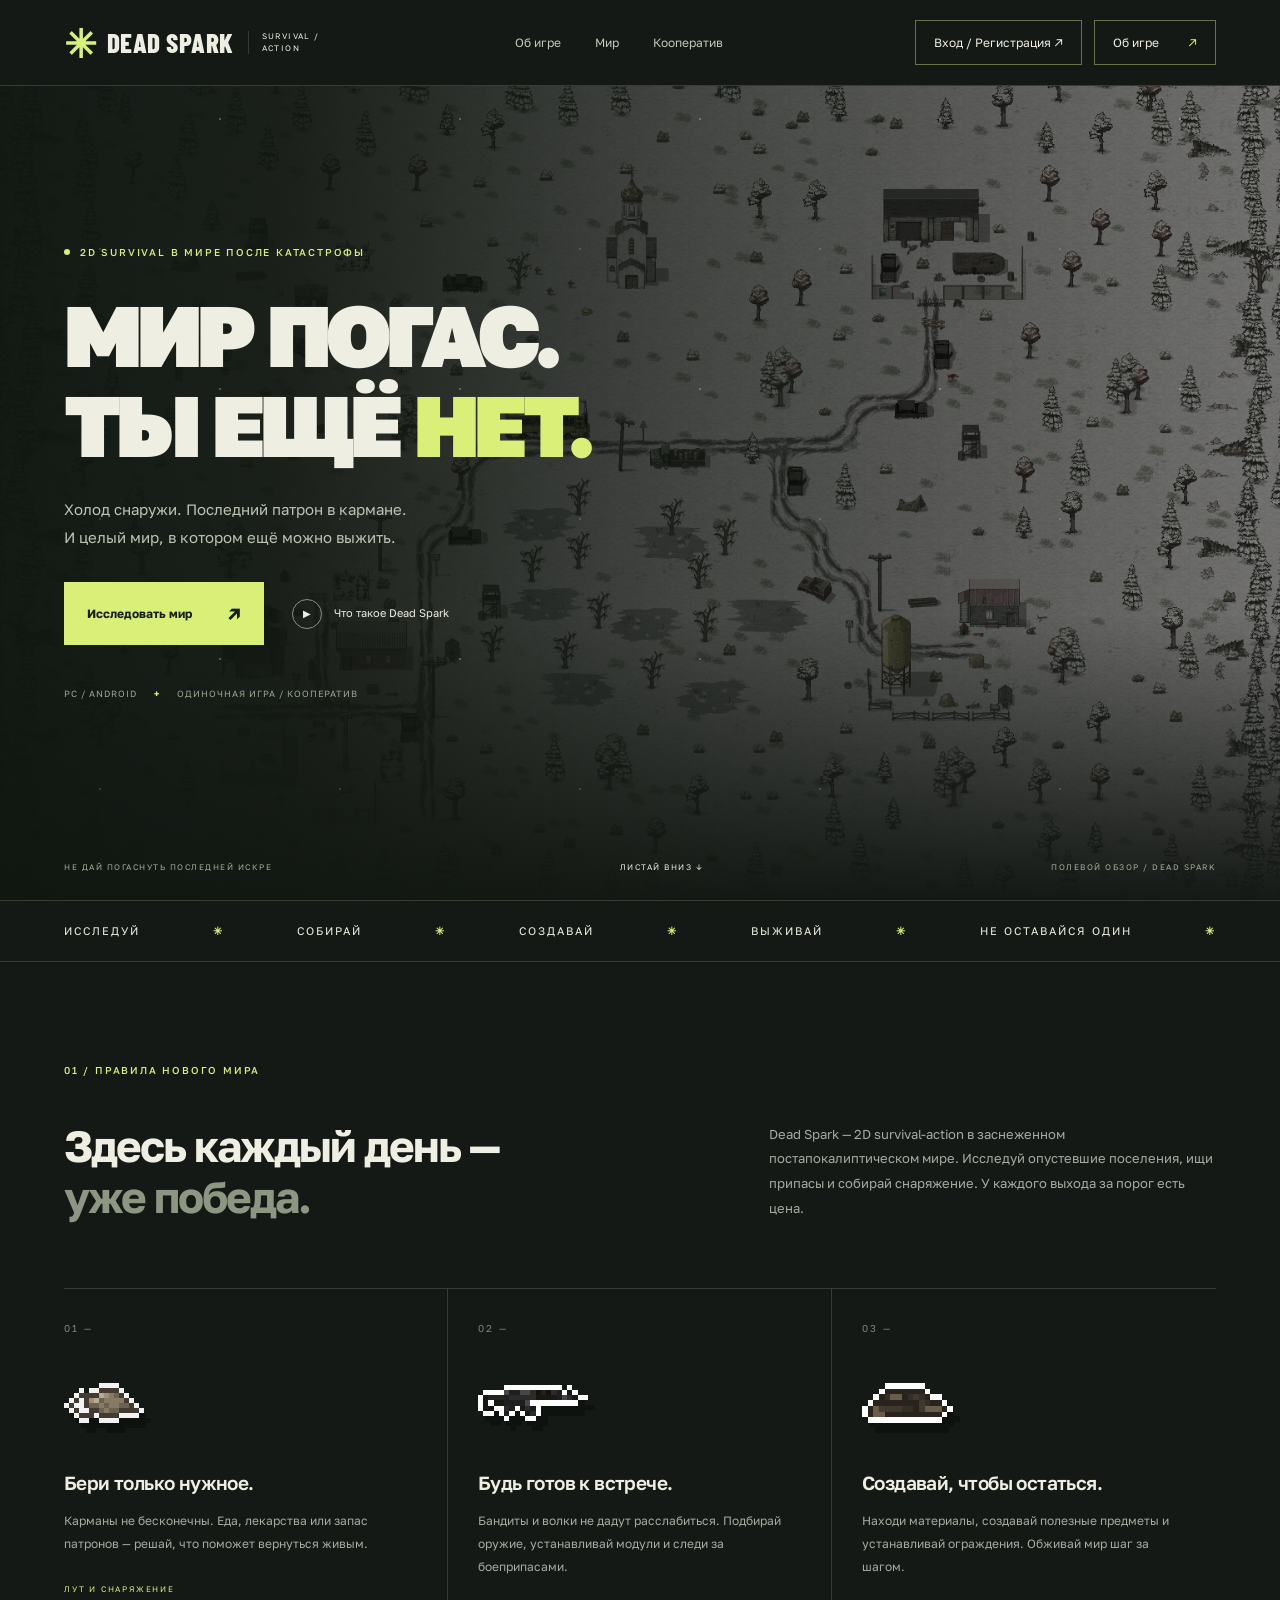
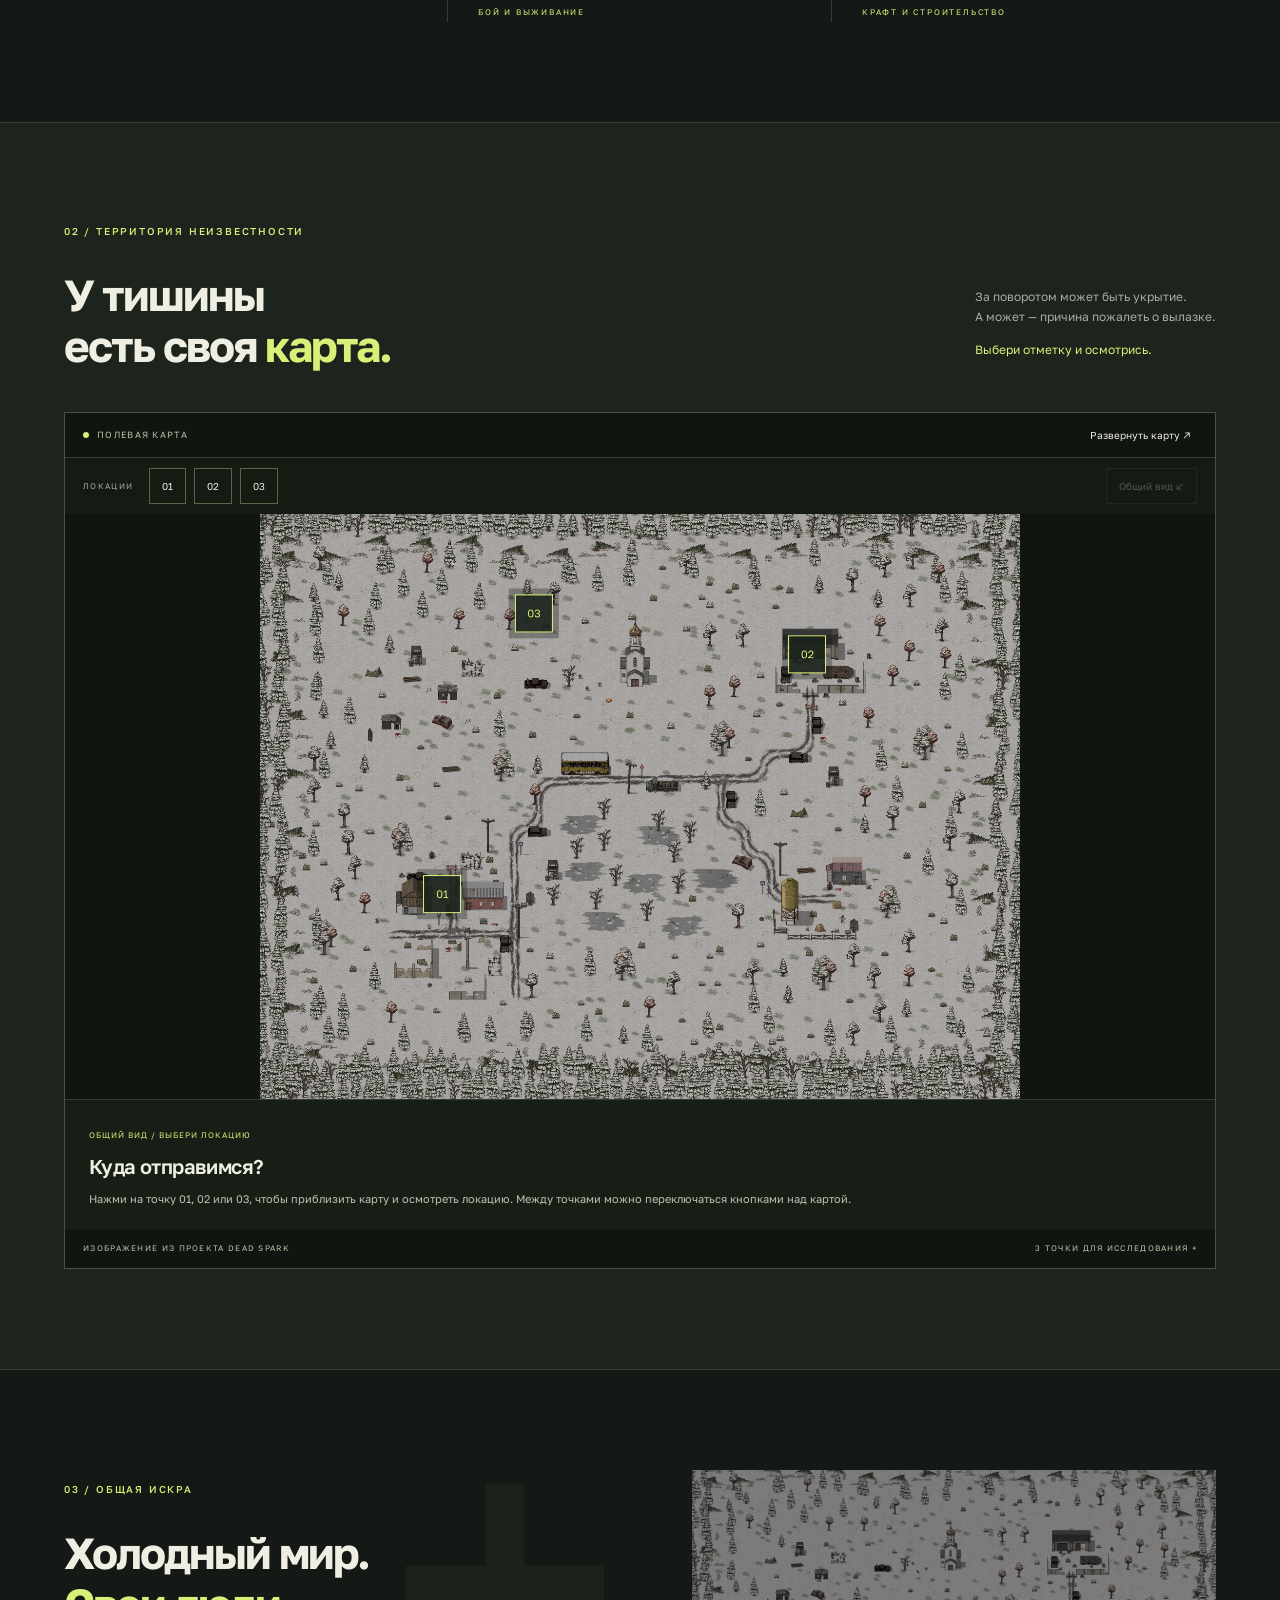
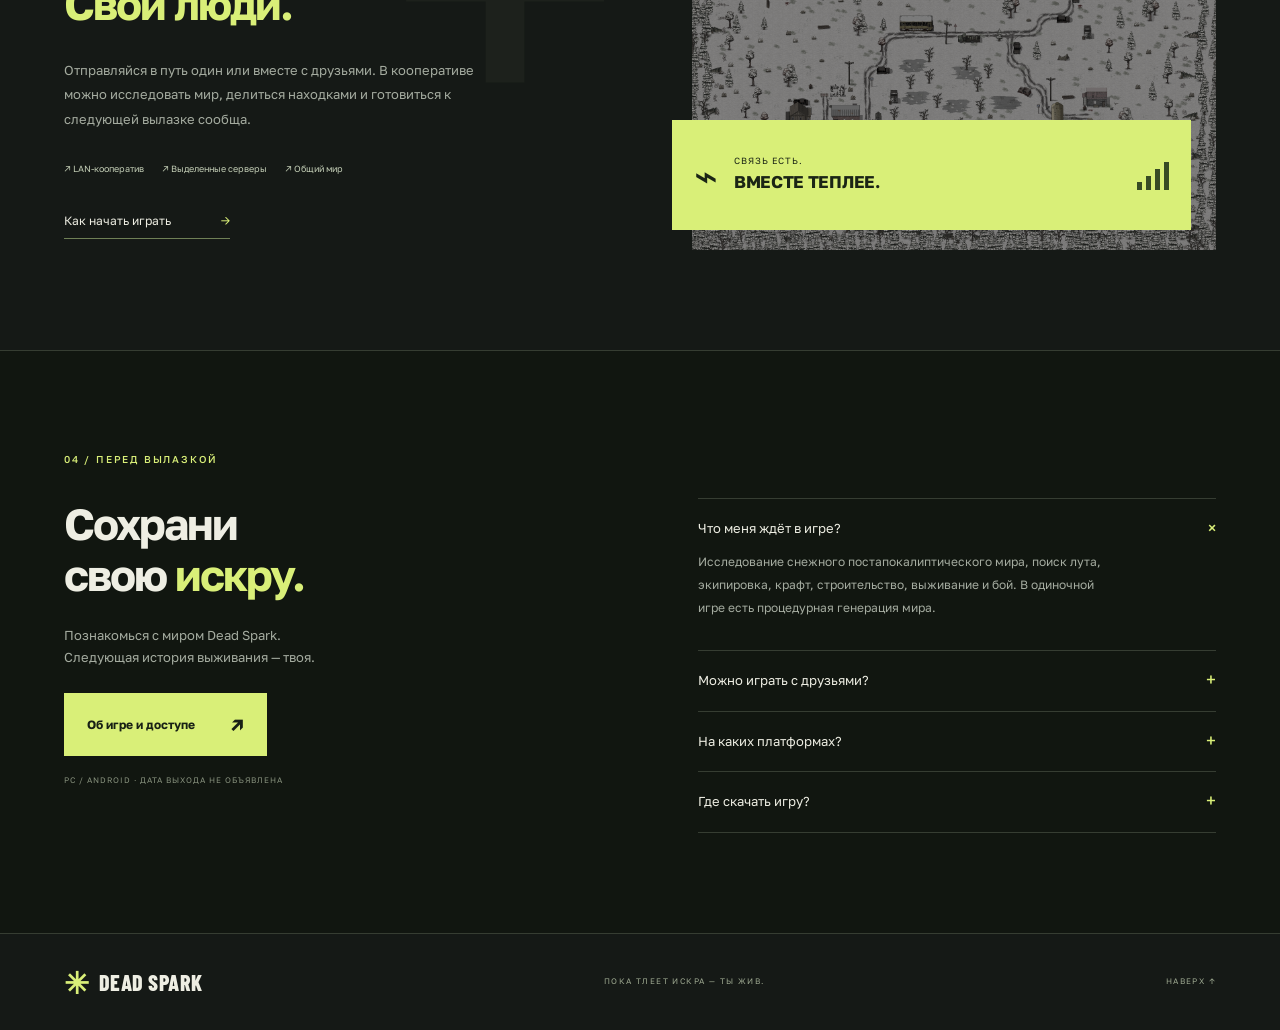
==== commit 82069d3d: "Регистрация и авторизация" ====
--- a/index.html
+++ b/index.html
@@ -1,8 +1,8 @@
 <!doctype html>
 <html lang="ru">
-<head><meta charset="UTF-8"><meta name="viewport" content="width=device-width,initial-scale=1"><meta name="theme-color" content="#151916"><meta name="description" content="Dead Spark — 2D survival-action в заснеженном постапокалиптическом мире. Исследуй, собирай, строй и выживай в одиночку или вместе."><title>Dead Spark — пока тлеет искра</title><link rel="icon" href="favicon.svg" type="image/svg+xml"><link rel="stylesheet" href="style.css"><link rel="stylesheet" href="map-zoom.css"><script src="app.js" defer></script></head>
+<head><meta charset="UTF-8"><meta name="viewport" content="width=device-width,initial-scale=1"><meta name="theme-color" content="#151916"><meta name="description" content="Dead Spark — 2D survival-action в заснеженном постапокалиптическом мире. Исследуй, собирай, строй и выживай в одиночку или вместе."><title>Dead Spark — пока тлеет искра</title><link rel="icon" href="favicon.svg" type="image/svg+xml"><link rel="stylesheet" href="style.css"><link rel="stylesheet" href="map-zoom.css"><link rel="stylesheet" href="account.css"><script src="app.js" defer></script><script type="module" src="account.js"></script></head>
 <body>
-<header class="header"><a class="brand" href="#home" aria-label="Dead Spark — главная"><span class="spark">✳</span> DEAD SPARK<span class="brand-sub">SURVIVAL / ACTION</span></a><nav aria-label="Основная навигация"><a href="#about">Об игре</a><a href="#world">Мир</a><a href="#coop">Кооператив</a></nav><a class="nav-cta" href="#start">Войти в мир <span>↗</span></a></header>
+<header class="header"><a class="brand" href="#home" aria-label="Dead Spark — главная"><span class="spark">✳</span> DEAD SPARK<span class="brand-sub">SURVIVAL / ACTION</span></a><nav aria-label="Основная навигация"><a href="#about">Об игре</a><a href="#world">Мир</a><a href="#coop">Кооператив</a></nav><div class="header-actions"><button id="account-button" class="nav-cta" type="button" aria-haspopup="dialog" aria-controls="account-dialog">Вход / Регистрация ↗</button><a class="nav-cta" href="#start">Об игре <span>↗</span></a></div></header>
 <main>
 <section class="hero" id="home"><div class="hero-map" role="img" aria-label="Снежная карта Dead Spark: заброшенные дома, дороги и лес"></div><div class="snow" aria-hidden="true"></div><div class="hero-content"><div class="eyebrow"><i></i> 2D SURVIVAL В МИРЕ ПОСЛЕ КАТАСТРОФЫ</div><h1>МИР ПОГАС.<br>ТЫ ЕЩЁ <em>НЕТ.</em></h1><p>Холод снаружи. Последний патрон в кармане.<br>И целый мир, в котором ещё можно выжить.</p><div class="hero-actions"><a class="button" href="#world">Исследовать мир <span>↗</span></a><button class="text-button" data-open="intro"><span class="play">▶</span> Что такое Dead Spark</button></div><div class="hero-meta"><span>PC / ANDROID</span><b>+</b><span>ОДИНОЧНАЯ ИГРА / КООПЕРАТИВ</span></div></div><div class="hero-bottom"><span>НЕ ДАЙ ПОГАСНУТЬ ПОСЛЕДНЕЙ ИСКРЕ</span><a href="#about">ЛИСТАЙ ВНИЗ ↓</a><span class="map-label">ПОЛЕВОЙ ОБЗОР / DEAD SPARK</span></div></section>
 <div class="ticker" aria-hidden="true"><span>ИССЛЕДУЙ</span><b>✳</b><span>СОБИРАЙ</span><b>✳</b><span>СОЗДАВАЙ</span><b>✳</b><span>ВЫЖИВАЙ</span><b>✳</b><span>НЕ ОСТАВАЙСЯ ОДИН</span><b>✳</b></div>
@@ -13,4 +13,29 @@
 </main><footer><a class="brand" href="#home"><span class="spark">✳</span> DEAD SPARK</a><span>ПОКА ТЛЕЕТ ИСКРА — ТЫ ЖИВ.</span><a href="#home">НАВЕРХ ↑</a></footer>
 <dialog id="info-dialog"><button class="close" aria-label="Закрыть окно">×</button><div class="section-kicker">DEAD SPARK / ПОЛЕВАЯ ЗАПИСКА</div><h2 id="dialog-title"></h2><p id="dialog-text"></p><button class="button close-action">Понятно <span>↗</span></button></dialog>
 <dialog id="map-dialog"><button class="close" aria-label="Закрыть карту">×</button><img src="assets/world.png" alt="Полная карта Dead Spark"><p>DEAD SPARK / АВТОРСКАЯ КАРТА</p></dialog>
+<dialog id="account-dialog" aria-labelledby="account-title" aria-describedby="account-status">
+  <button id="account-close" class="close" type="button" aria-label="Закрыть аккаунт">×</button>
+  <div class="section-kicker">DEAD SPARK / АККАУНТ ВЫЖИВШЕГО</div>
+  <h2 id="account-title">С возвращением.</h2>
+  <p class="account-subtitle">Один аккаунт для сайта и игры.</p>
+  <div id="account-tabs" role="group" aria-label="Вход или регистрация">
+    <button type="button" data-auth-mode="signin" aria-pressed="true">Вход</button>
+    <button type="button" data-auth-mode="signup" aria-pressed="false">Регистрация</button>
+  </div>
+  <form id="account-form">
+    <label id="name-field" hidden>Имя выжившего<input name="display_name" type="text" autocomplete="nickname" minlength="2" maxlength="32" required disabled></label>
+    <label id="email-field">Email<input name="email" type="email" autocomplete="email" maxlength="254" required></label>
+    <label id="password-field">Пароль<input name="password" type="password" autocomplete="current-password" maxlength="128" required></label>
+    <label id="confirm-field" hidden>Повтори пароль<input name="confirm_password" type="password" autocomplete="new-password" maxlength="128" required disabled></label>
+    <button id="account-submit" class="button" type="submit" disabled>Войти →</button>
+  </form>
+  <button id="account-recover" type="button" class="text-button">Забыли пароль?</button>
+  <div id="account-profile" hidden>
+    <div class="account-details"><strong id="account-name"></strong><p id="account-email"></p><p id="account-confirmed"></p><p>Постоянный ID аккаунта</p><code id="account-id"></code></div>
+    <p class="account-subtitle">Для входа в игру используй тот же email и пароль. Подключение аккаунтов в игровом клиенте готовится.</p>
+    <button id="account-logout" type="button" class="button">Выйти из аккаунта →</button>
+  </div>
+  <p id="account-status" role="status" aria-live="polite"></p>
+  <p class="account-note">Пароль обрабатывает сервис авторизации. Прогресс и предметы игры хранятся отдельно от аккаунта.</p>
+</dialog>
 </body></html>
--- a/account.css
+++ b/account.css
@@ -0,0 +1,24 @@
+.header-actions{display:flex;align-items:center;gap:12px}
+#account-button{background:transparent;color:var(--ink);cursor:pointer;font-family:inherit}
+#account-dialog{width:min(94vw,550px);max-height:92svh;overflow-y:auto;padding:40px}
+#account-dialog [hidden]{display:none!important}
+#account-dialog h2{font-size:32px;line-height:1.15}
+.account-subtitle{font-size:12px;color:var(--muted);line-height:1.8}
+#account-tabs{display:flex;gap:8px;margin:24px 0}
+#account-tabs button{flex:1;padding:10px;border:1px solid var(--line);background:transparent;color:var(--ink);font-size:12px}
+#account-tabs button.active{border-color:var(--accent);color:var(--accent)}
+#account-form label{display:block;margin:16px 0;color:var(--muted);font-size:11px}
+#account-form input{display:block;width:100%;margin-top:7px;min-height:46px;border:1px solid #596548;background:#0e140e;color:var(--ink);padding:10px 12px;font:14px 'Golos Text',sans-serif;border-radius:0}
+#account-form input:focus{outline:2px solid var(--accent);outline-offset:2px}
+#account-submit{width:100%;margin-top:10px;min-height:48px}
+#account-dialog button:disabled{opacity:.5;cursor:default;transform:none}
+#account-recover{font-size:11px;margin-top:10px;text-decoration:underline;text-underline-offset:4px}
+#account-status{font-size:12px;line-height:1.8;color:var(--accent);margin:14px 0 0}
+#account-status:empty{display:none}
+#account-status.error{color:#ffb5a2}
+.account-details{margin:22px 0;background:#10160e;padding:18px;border:1px solid var(--line)}
+.account-details strong{display:block;font-size:19px;overflow-wrap:anywhere}
+.account-details p{margin:9px 0;font-size:12px;color:var(--muted);overflow-wrap:anywhere}
+.account-details code{display:block;font-size:10px;overflow-wrap:anywhere;color:var(--ink);user-select:all}
+.account-note{border-top:1px solid var(--line);padding-top:16px;margin-top:22px;font-size:10px;color:var(--muted);line-height:1.8}
+@media(max-width:600px){.header-actions{gap:6px}.header-actions>a{display:none}#account-button{padding:9px;font-size:9px}.header .brand{font-size:21px}#account-dialog{padding:38px 23px 26px}#account-dialog h2{font-size:27px}}
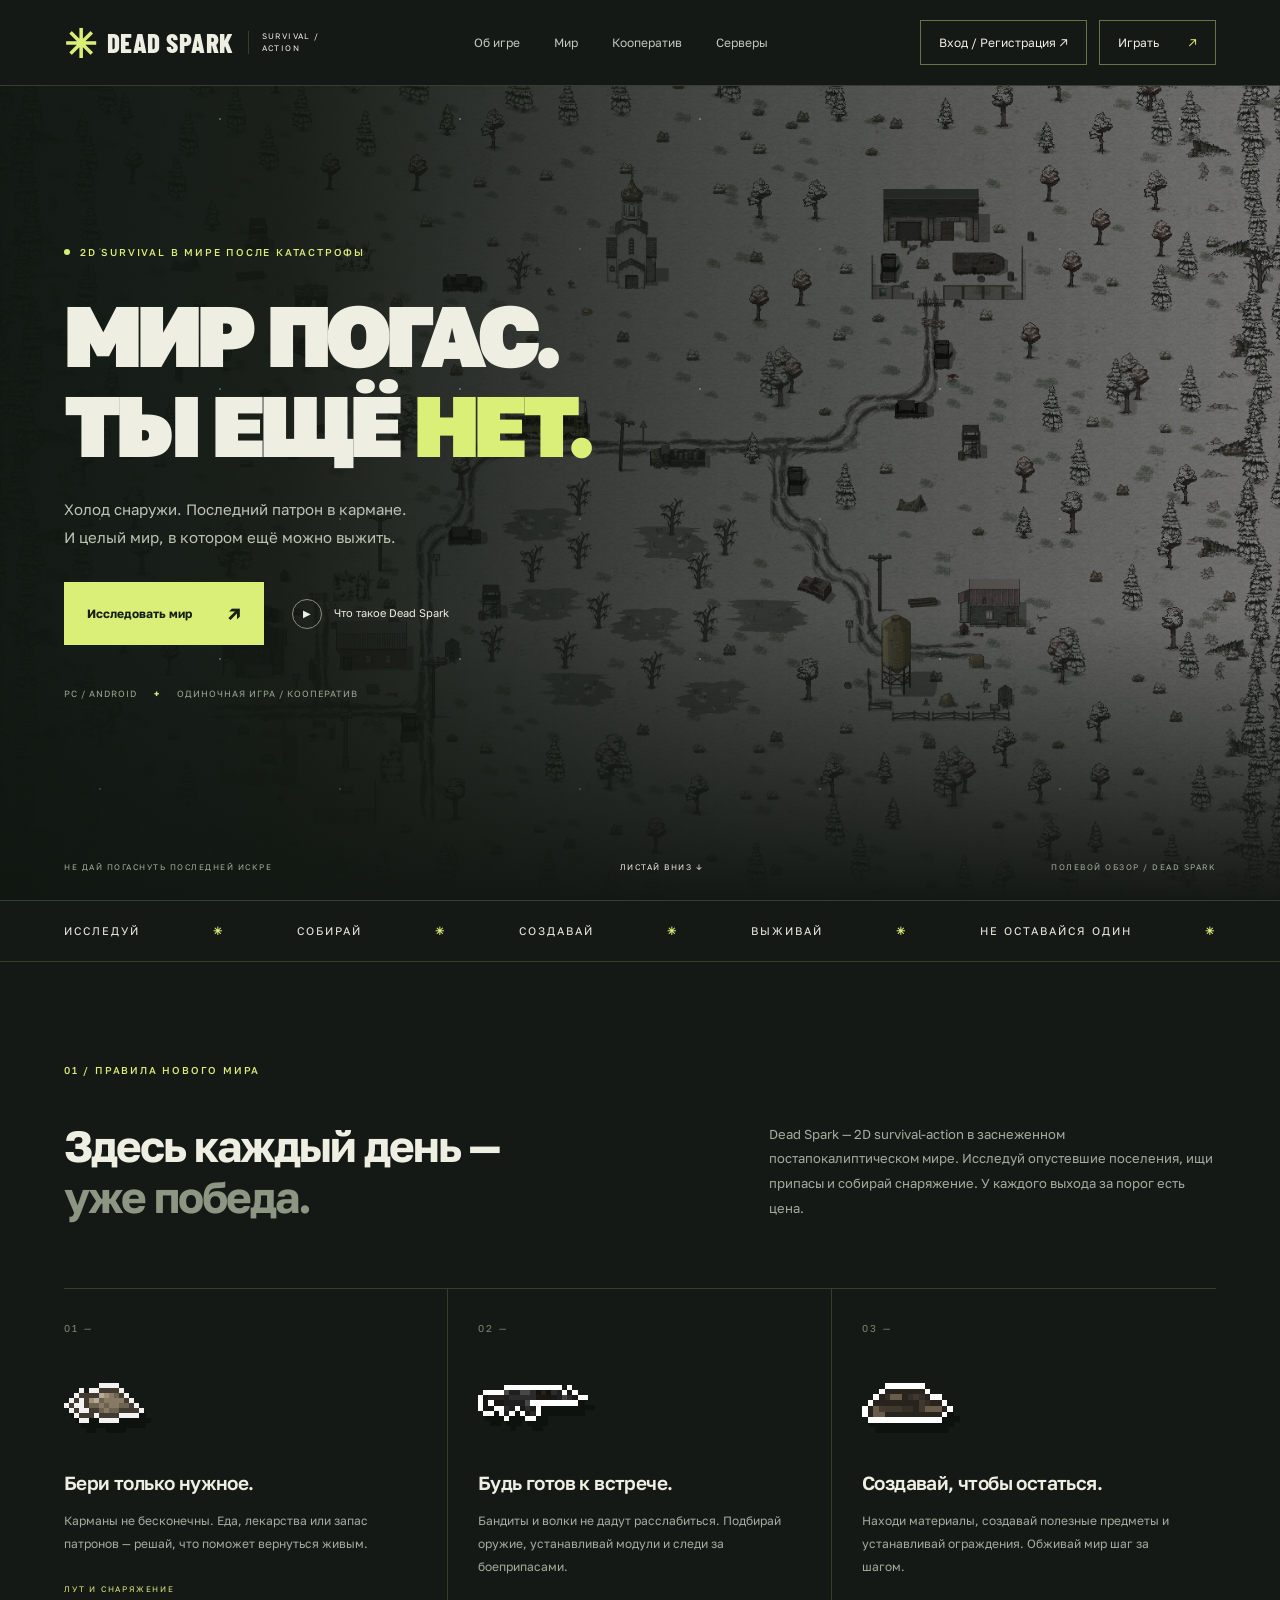
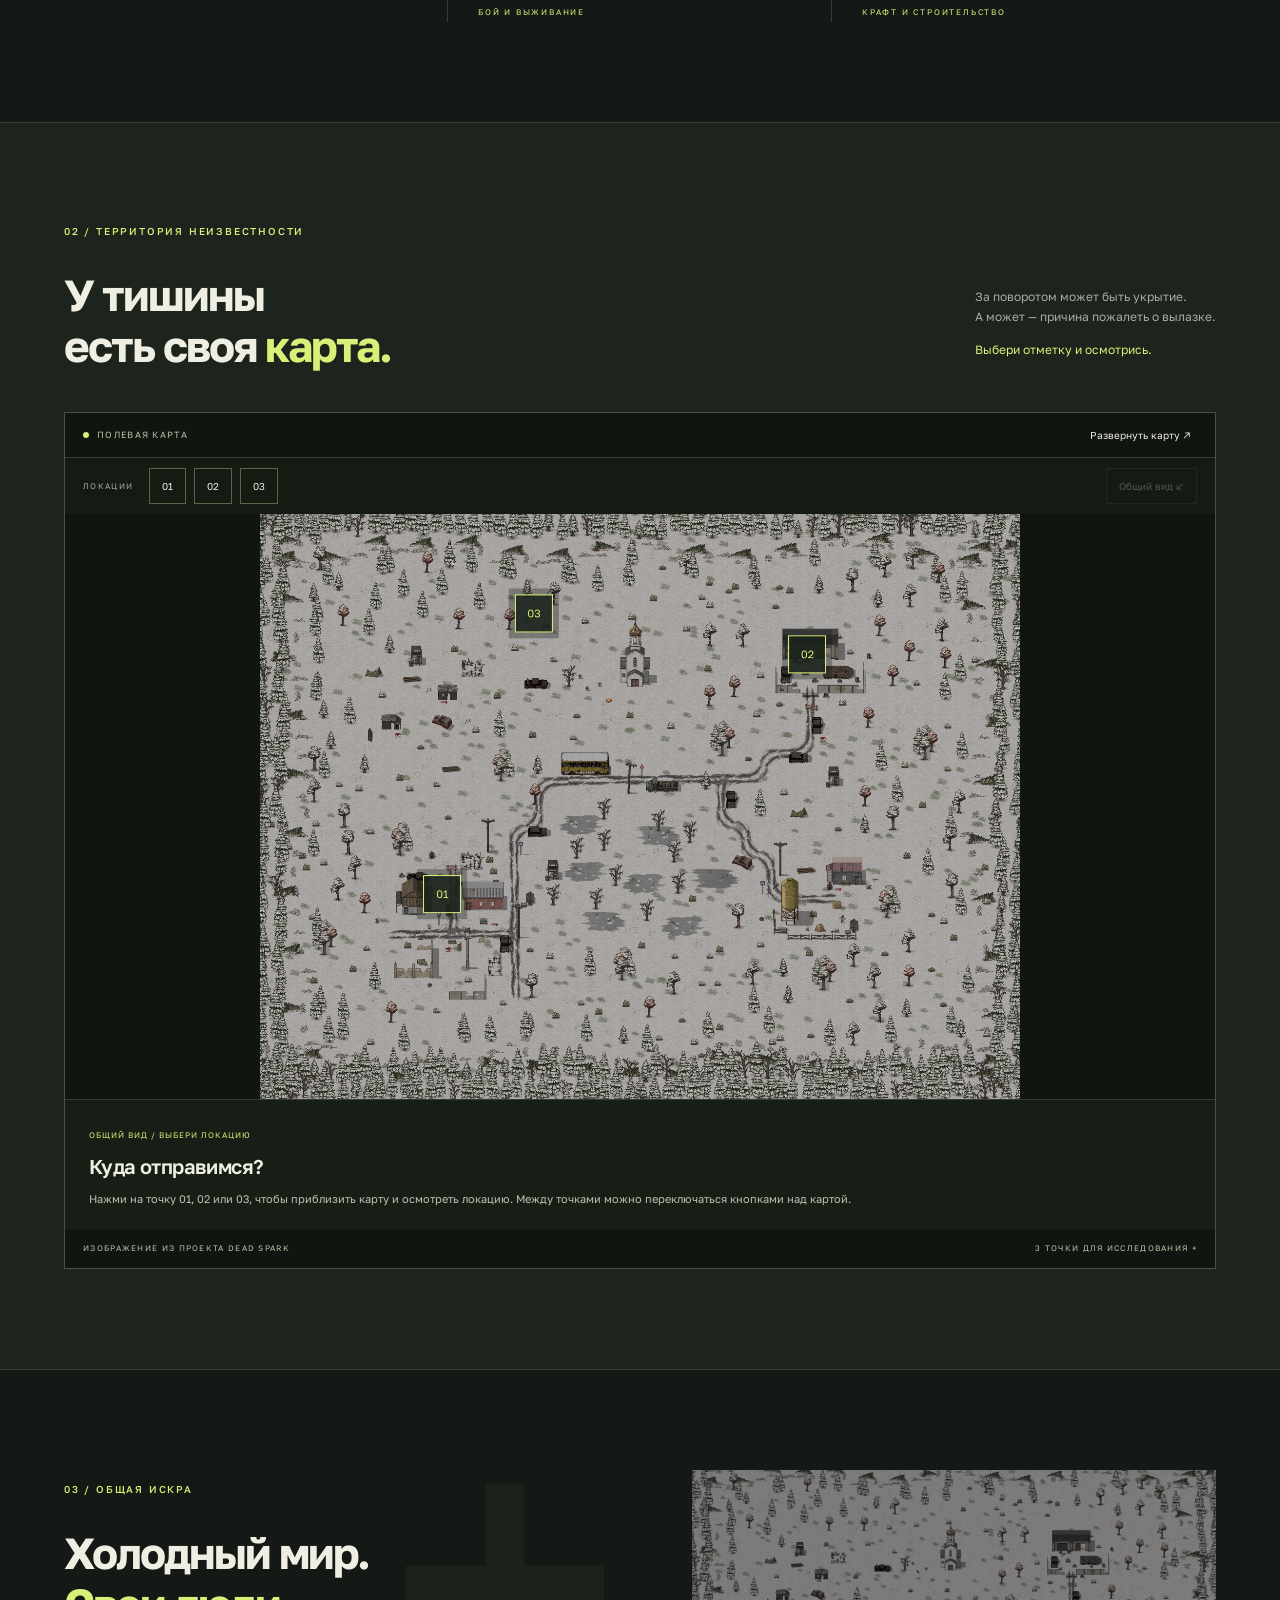
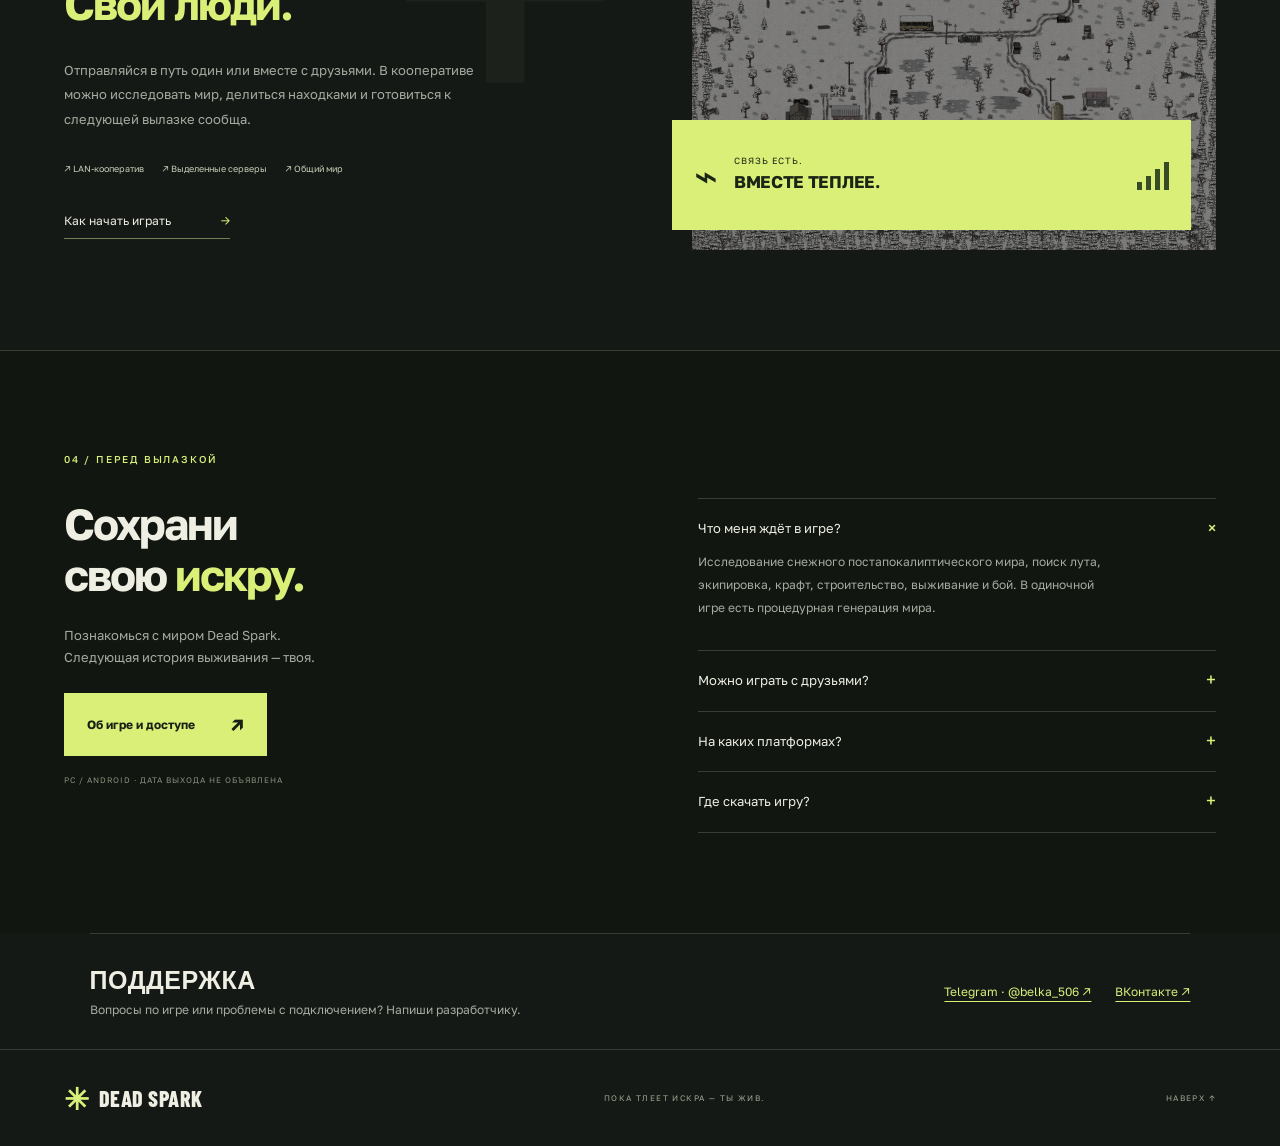
==== commit ee0b01ed: "Страница серверов, реализация входа на сервер через сайт, поддержка" ====
--- a/index.html
+++ b/index.html
@@ -1,8 +1,8 @@
 <!doctype html>
 <html lang="ru">
-<head><meta charset="UTF-8"><meta name="viewport" content="width=device-width,initial-scale=1"><meta name="theme-color" content="#151916"><meta name="description" content="Dead Spark — 2D survival-action в заснеженном постапокалиптическом мире. Исследуй, собирай, строй и выживай в одиночку или вместе."><title>Dead Spark — пока тлеет искра</title><link rel="icon" href="favicon.svg" type="image/svg+xml"><link rel="stylesheet" href="style.css"><link rel="stylesheet" href="map-zoom.css"><link rel="stylesheet" href="account.css"><script src="app.js" defer></script><script type="module" src="account.js"></script></head>
+<head><meta charset="UTF-8"><meta name="viewport" content="width=device-width,initial-scale=1"><meta name="theme-color" content="#151916"><meta name="description" content="Dead Spark — 2D survival-action в заснеженном постапокалиптическом мире. Исследуй, собирай, строй и выживай в одиночку или вместе."><title>Dead Spark — пока тлеет искра</title><link rel="icon" href="favicon.svg" type="image/svg+xml"><link rel="stylesheet" href="style.css"><link rel="stylesheet" href="map-zoom.css"><link rel="stylesheet" href="account.css"><link rel="stylesheet" href="support.css"><script src="app.js" defer></script><script type="module" src="account.js"></script></head>
 <body>
-<header class="header"><a class="brand" href="#home" aria-label="Dead Spark — главная"><span class="spark">✳</span> DEAD SPARK<span class="brand-sub">SURVIVAL / ACTION</span></a><nav aria-label="Основная навигация"><a href="#about">Об игре</a><a href="#world">Мир</a><a href="#coop">Кооператив</a></nav><div class="header-actions"><button id="account-button" class="nav-cta" type="button" aria-haspopup="dialog" aria-controls="account-dialog">Вход / Регистрация ↗</button><a class="nav-cta" href="#start">Об игре <span>↗</span></a></div></header>
+<header class="header"><a class="brand" href="#home" aria-label="Dead Spark — главная"><span class="spark">✳</span> DEAD SPARK<span class="brand-sub">SURVIVAL / ACTION</span></a><nav aria-label="Основная навигация"><a href="#about">Об игре</a><a href="#world">Мир</a><a href="#coop">Кооператив</a><a href="servers.html">Серверы</a></nav><div class="header-actions"><button id="account-button" class="nav-cta" type="button" aria-haspopup="dialog" aria-controls="account-dialog">Вход / Регистрация ↗</button><a class="nav-cta" href="servers.html">Играть <span>↗</span></a></div></header>
 <main>
 <section class="hero" id="home"><div class="hero-map" role="img" aria-label="Снежная карта Dead Spark: заброшенные дома, дороги и лес"></div><div class="snow" aria-hidden="true"></div><div class="hero-content"><div class="eyebrow"><i></i> 2D SURVIVAL В МИРЕ ПОСЛЕ КАТАСТРОФЫ</div><h1>МИР ПОГАС.<br>ТЫ ЕЩЁ <em>НЕТ.</em></h1><p>Холод снаружи. Последний патрон в кармане.<br>И целый мир, в котором ещё можно выжить.</p><div class="hero-actions"><a class="button" href="#world">Исследовать мир <span>↗</span></a><button class="text-button" data-open="intro"><span class="play">▶</span> Что такое Dead Spark</button></div><div class="hero-meta"><span>PC / ANDROID</span><b>+</b><span>ОДИНОЧНАЯ ИГРА / КООПЕРАТИВ</span></div></div><div class="hero-bottom"><span>НЕ ДАЙ ПОГАСНУТЬ ПОСЛЕДНЕЙ ИСКРЕ</span><a href="#about">ЛИСТАЙ ВНИЗ ↓</a><span class="map-label">ПОЛЕВОЙ ОБЗОР / DEAD SPARK</span></div></section>
 <div class="ticker" aria-hidden="true"><span>ИССЛЕДУЙ</span><b>✳</b><span>СОБИРАЙ</span><b>✳</b><span>СОЗДАВАЙ</span><b>✳</b><span>ВЫЖИВАЙ</span><b>✳</b><span>НЕ ОСТАВАЙСЯ ОДИН</span><b>✳</b></div>
@@ -10,7 +10,11 @@
 <section class="world section" id="world"><div class="world-heading"><div><div class="section-kicker">02 / ТЕРРИТОРИЯ НЕИЗВЕСТНОСТИ</div><h2>У тишины<br>есть своя <em>карта.</em></h2></div><p>За поворотом может быть укрытие.<br>А может — причина пожалеть о вылазке.<br><span>Выбери отметку и осмотрись.</span></p></div><div class="map-frame"><div class="map-toolbar"><span><i></i> ПОЛЕВАЯ КАРТА</span><button id="expand-map">Развернуть карту ↗</button></div><div class="map-controls" role="group" aria-label="Выбор локации"><span>ЛОКАЦИИ</span><button data-place="settlement" aria-label="Приблизить локацию 01" aria-pressed="false">01</button><button data-place="garage" aria-label="Приблизить локацию 02" aria-pressed="false">02</button><button data-place="forest" aria-label="Приблизить локацию 03" aria-pressed="false">03</button><button id="reset-map" aria-label="Вернуть общий вид карты" disabled>Общий вид ↙</button></div><div class="interactive-map"><div class="map-canvas"><img src="assets/world.png" alt="Обзор авторской карты Dead Spark с поселениями, лесом и дорогами" loading="lazy"><button class="pin pin-one" data-place="settlement" aria-label="Осмотреть поселение" aria-pressed="false">01</button><button class="pin pin-two" data-place="garage" aria-label="Осмотреть гаражи" aria-pressed="false">02</button><button class="pin pin-three" data-place="forest" aria-label="Осмотреть лес" aria-pressed="false">03</button></div></div><aside class="map-info" aria-live="polite"><span id="place-code">ТОЧКА 01 / ПОСЕЛЕНИЕ</span><h3 id="place-title">За закрытыми дверями.</h3><p id="place-description">Обыскивай дома и контейнеры. Внутри могут остаться припасы, снаряжение и материалы для следующей вылазки.</p></aside><div class="map-caption"><span>ИЗОБРАЖЕНИЕ ИЗ ПРОЕКТА DEAD SPARK</span><span>3 ТОЧКИ ДЛЯ ИССЛЕДОВАНИЯ +</span></div></div></section>
 <section class="coop section" id="coop"><div class="coop-number" aria-hidden="true">+</div><div class="coop-copy"><div class="section-kicker">03 / ОБЩАЯ ИСКРА</div><h2>Холодный мир.<br><em>Свои люди.</em></h2><p>Отправляйся в путь один или вместе с друзьями. В кооперативе можно исследовать мир, делиться находками и готовиться к следующей вылазке сообща.</p><div class="coop-features"><span>↗ LAN-кооператив</span><span>↗ Выделенные серверы</span><span>↗ Общий мир</span></div><a href="#start" class="text-link">Как начать играть <span>→</span></a></div><div class="coop-visual"><img src="assets/world.png" alt="Дома и заснеженный лес на карте игры" loading="lazy"><div class="radio"><span class="radio-icon">⌁</span><div>СВЯЗЬ ЕСТЬ.<br><strong>ВМЕСТЕ ТЕПЛЕЕ.</strong></div><div class="signal" aria-hidden="true"><i></i><i></i><i></i><i></i></div></div></div></section>
 <section class="start section" id="start"><div class="section-kicker">04 / ПЕРЕД ВЫЛАЗКОЙ</div><div class="start-grid"><div><h2>Сохрани<br>свою <em>искру.</em></h2><p>Познакомься с миром Dead Spark.<br>Следующая история выживания — твоя.</p><button class="button" data-open="access">Об игре и доступе <span>↗</span></button><span class="platform-note">PC / ANDROID · ДАТА ВЫХОДА НЕ ОБЪЯВЛЕНА</span></div><div class="faq"><details open><summary>Что меня ждёт в игре?<span>+</span></summary><p>Исследование снежного постапокалиптического мира, поиск лута, экипировка, крафт, строительство, выживание и бой. В одиночной игре есть процедурная генерация мира.</p></details><details><summary>Можно играть с друзьями?<span>+</span></summary><p>Да. В проекте есть LAN-кооператив, браузер серверов и поддержка выделенного сервера. Сетевой мир использует авторскую карту.</p></details><details><summary>На каких платформах?<span>+</span></summary><p>Проект разрабатывается для PC и Android. Ссылки на актуальные сборки появятся после их публикации разработчиком.</p></details><details><summary>Где скачать игру?<span>+</span></summary><p>На этом сайте пока нет опубликованной сборки. Дата релиза и ссылки на скачивание будут добавлены после объявления разработчика.</p></details></div></div></section>
-</main><footer><a class="brand" href="#home"><span class="spark">✳</span> DEAD SPARK</a><span>ПОКА ТЛЕЕТ ИСКРА — ТЫ ЖИВ.</span><a href="#home">НАВЕРХ ↑</a></footer>
+</main><aside class="support-contact" id="support" aria-labelledby="support-title">
+  <div><h2 id="support-title">ПОДДЕРЖКА</h2><p>Вопросы по игре или проблемы с подключением? Напиши разработчику.</p></div>
+  <div class="support-contact-links"><a href="https://t.me/belka_506" target="_blank" rel="noopener noreferrer">Telegram · @belka_506 ↗</a><a href="https://vk.ru/mrazishkovich" target="_blank" rel="noopener noreferrer">ВКонтакте ↗</a></div>
+</aside>
+<footer><a class="brand" href="#home"><span class="spark">✳</span> DEAD SPARK</a><span>ПОКА ТЛЕЕТ ИСКРА — ТЫ ЖИВ.</span><a href="#home">НАВЕРХ ↑</a></footer>
 <dialog id="info-dialog"><button class="close" aria-label="Закрыть окно">×</button><div class="section-kicker">DEAD SPARK / ПОЛЕВАЯ ЗАПИСКА</div><h2 id="dialog-title"></h2><p id="dialog-text"></p><button class="button close-action">Понятно <span>↗</span></button></dialog>
 <dialog id="map-dialog"><button class="close" aria-label="Закрыть карту">×</button><img src="assets/world.png" alt="Полная карта Dead Spark"><p>DEAD SPARK / АВТОРСКАЯ КАРТА</p></dialog>
 <dialog id="account-dialog" aria-labelledby="account-title" aria-describedby="account-status">
--- a/support.css
+++ b/support.css
@@ -0,0 +1,7 @@
+.support-contact{margin:0 7%;padding:30px 0;display:flex;justify-content:space-between;align-items:center;gap:24px;border-top:1px solid var(--line)}
+.support-contact h2{margin:0 0 6px;font:700 25px/1.2 'Barlow Condensed','Arial Narrow',sans-serif;letter-spacing:.5px}
+.support-contact p{margin:0;font-size:12px;color:var(--muted)}
+.support-contact-links{display:flex;flex-wrap:wrap;gap:12px 24px;flex-shrink:0}
+.support-contact a,.join-troubleshooting a{color:var(--accent);font-size:12px;text-decoration:underline;text-underline-offset:5px}
+.support-contact a:hover,.join-troubleshooting a:hover{color:var(--ink)}
+@media(max-width:700px){.support-contact{flex-direction:column;align-items:flex-start;gap:18px}.support-contact-links{flex-shrink:1}}
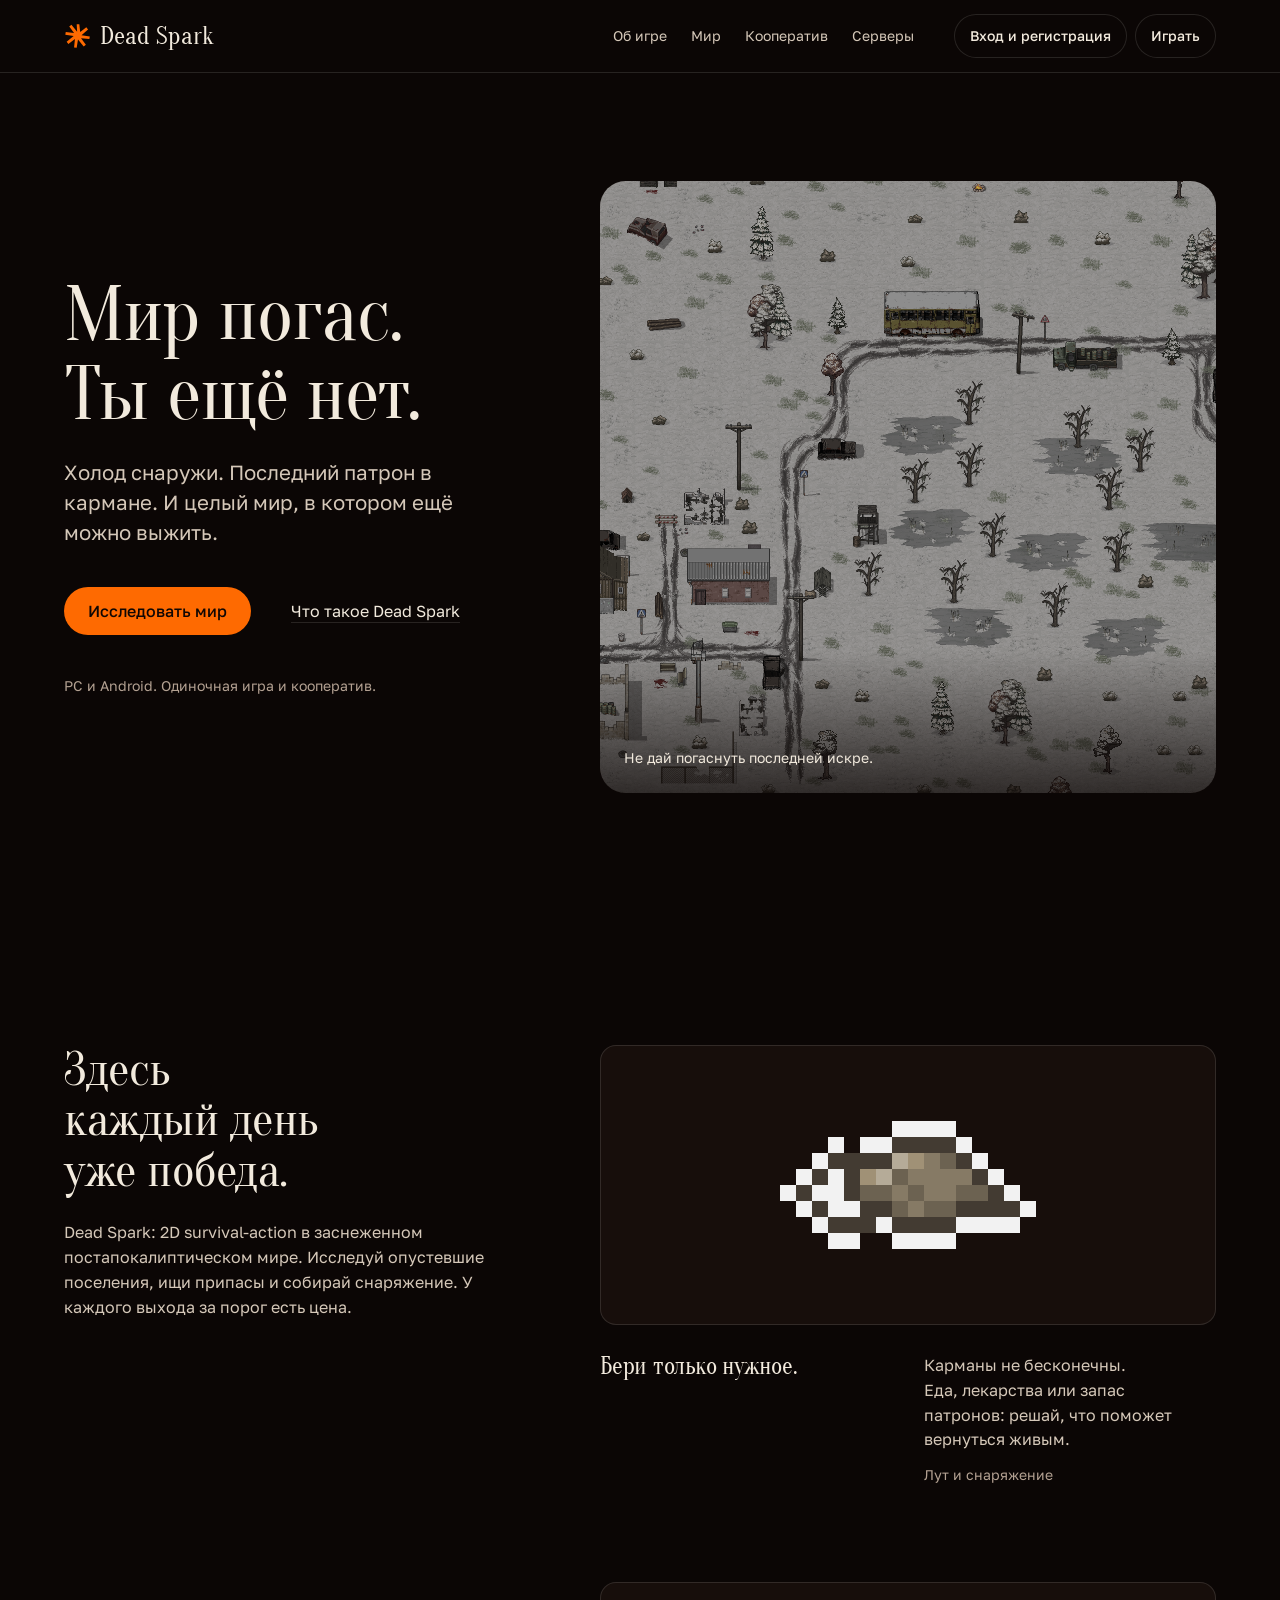
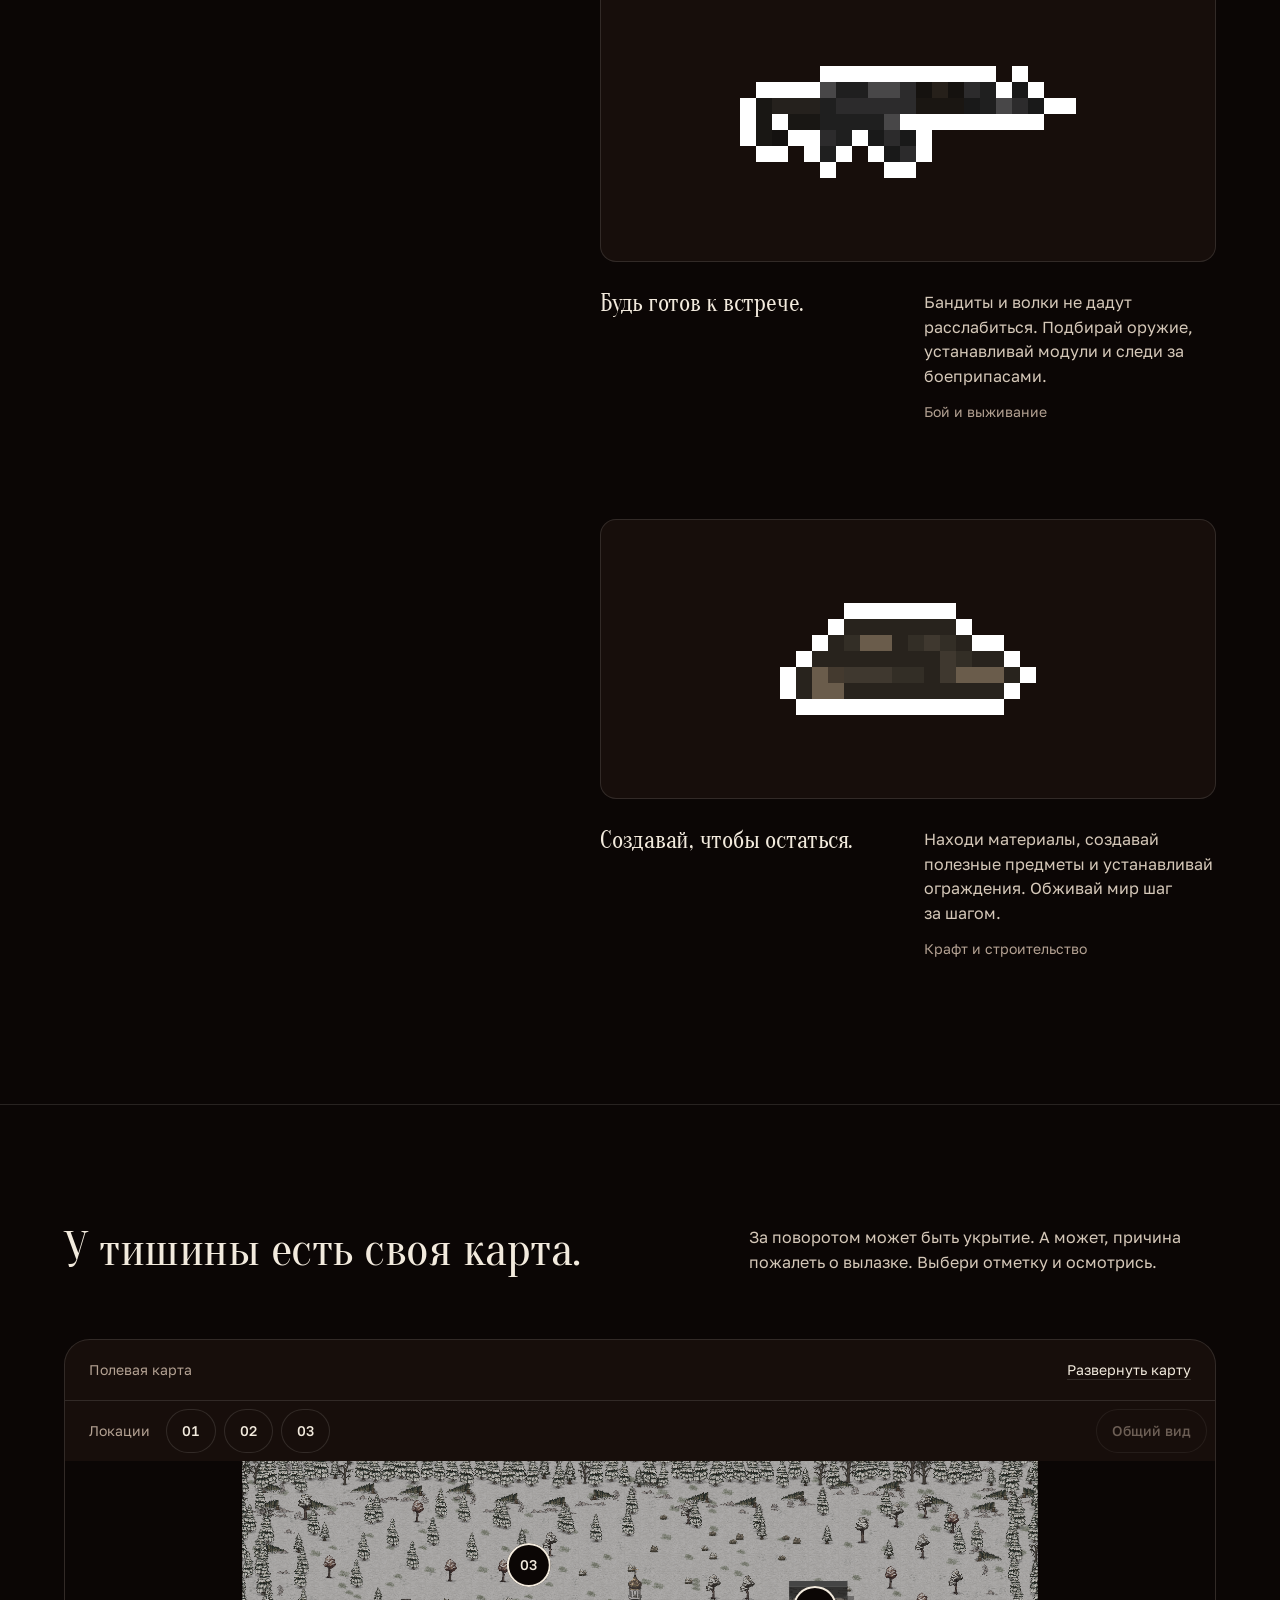
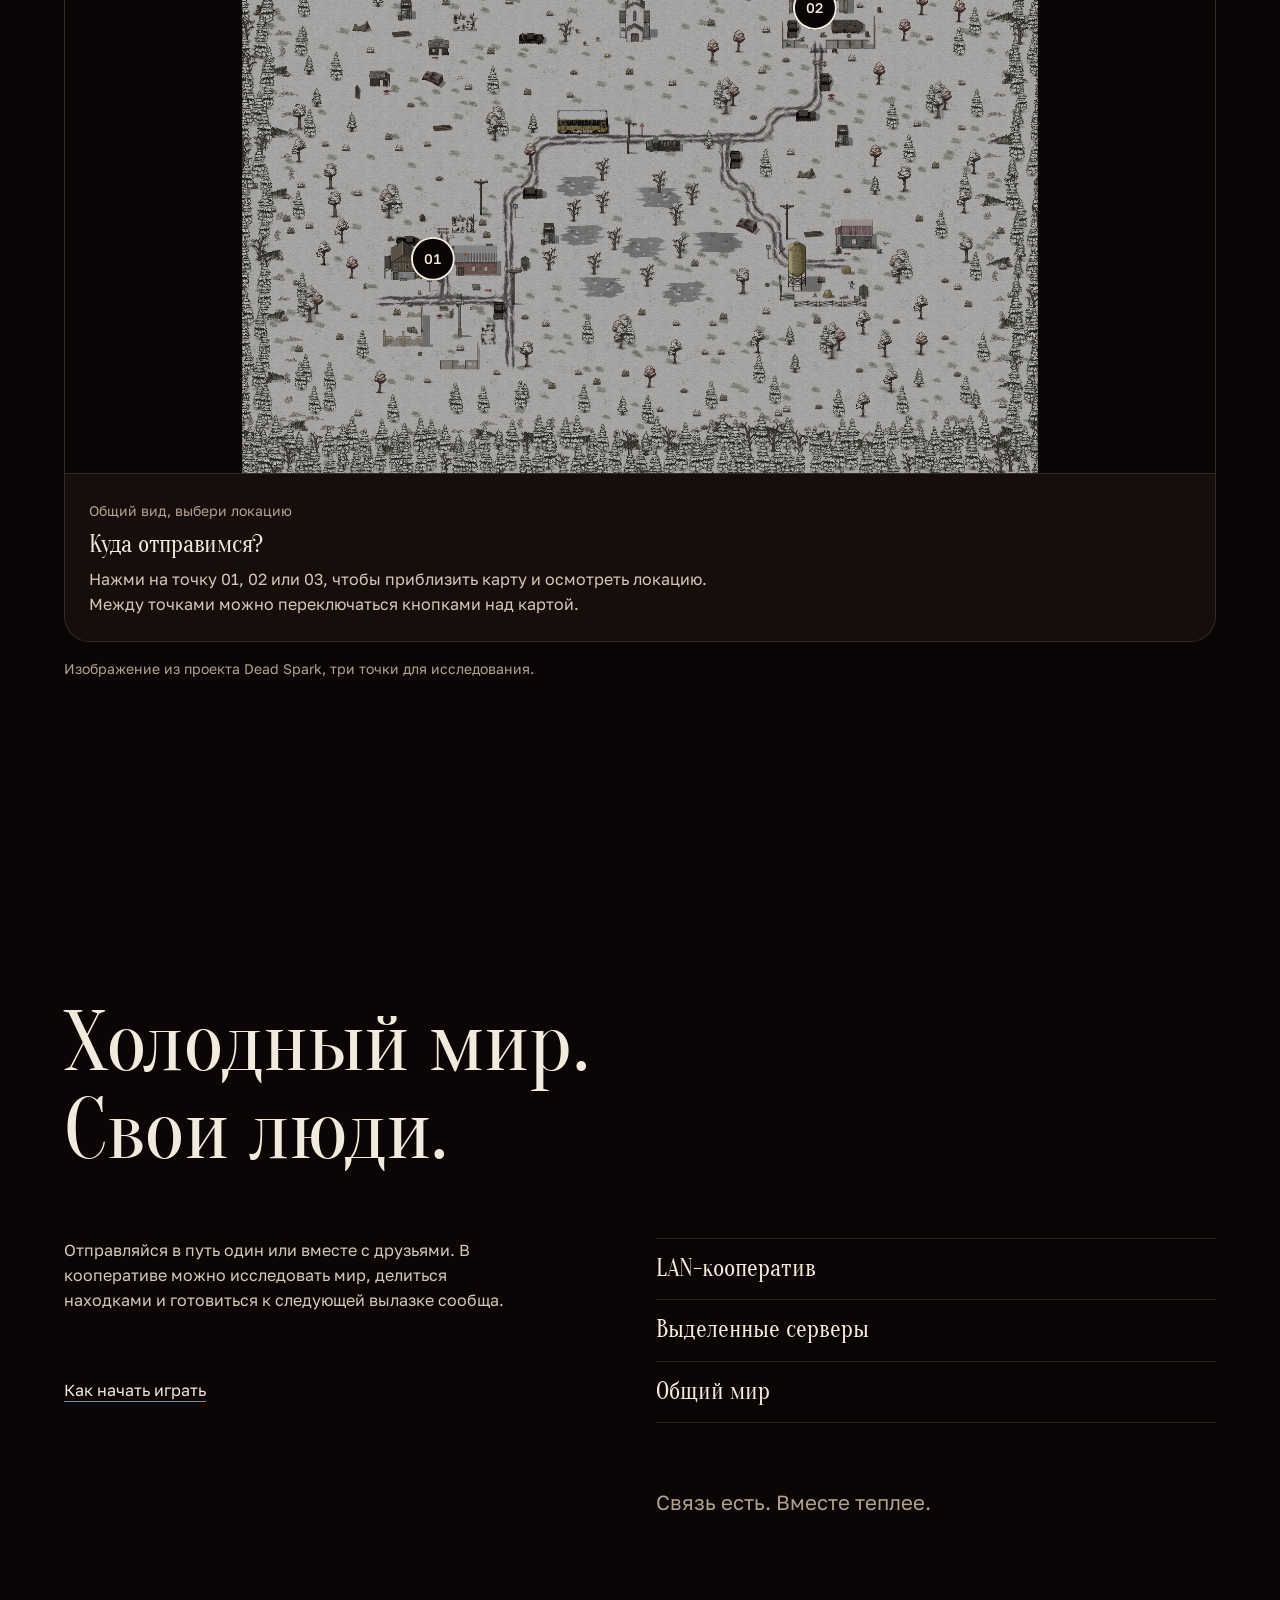
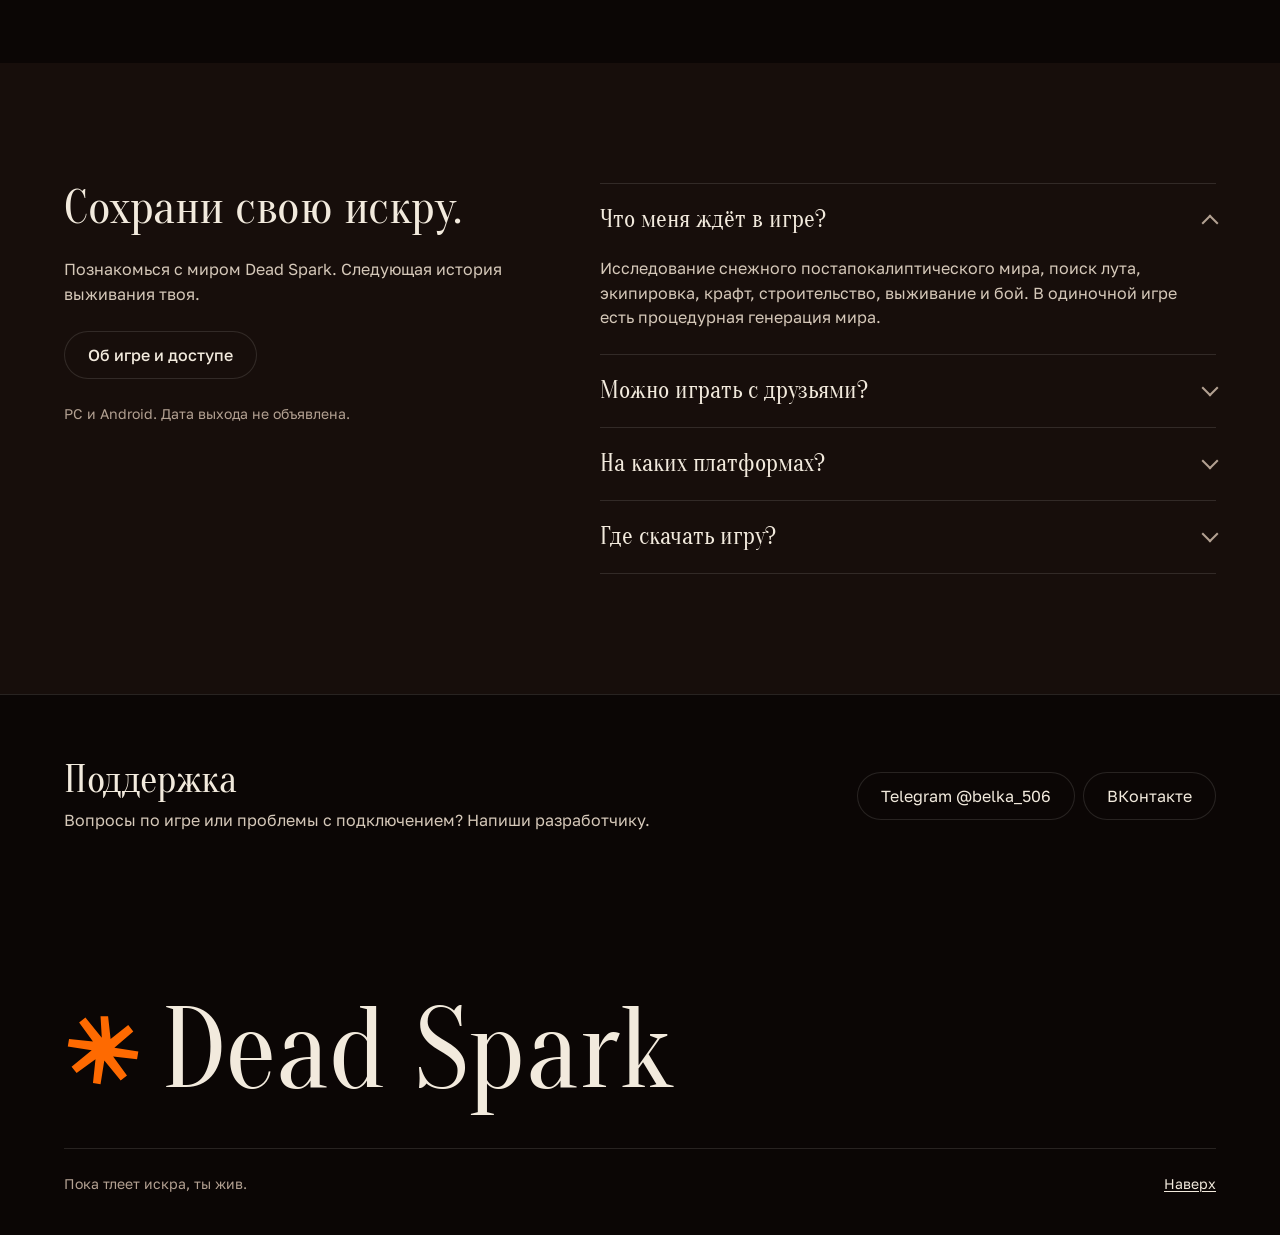
==== commit 20b40c91: "Redesign the landing and servers pages in the Kiln system Near-black ground, cream ink and a single " ====
--- a/index.html
+++ b/index.html
@@ -1,25 +1,24 @@
 <!doctype html>
 <html lang="ru">
-<head><meta charset="UTF-8"><meta name="viewport" content="width=device-width,initial-scale=1"><meta name="theme-color" content="#151916"><meta name="description" content="Dead Spark — 2D survival-action в заснеженном постапокалиптическом мире. Исследуй, собирай, строй и выживай в одиночку или вместе."><title>Dead Spark — пока тлеет искра</title><link rel="icon" href="favicon.svg" type="image/svg+xml"><link rel="stylesheet" href="style.css"><link rel="stylesheet" href="map-zoom.css"><link rel="stylesheet" href="account.css"><link rel="stylesheet" href="support.css"><script src="app.js" defer></script><script type="module" src="account.js"></script></head>
+<head><meta charset="UTF-8"><meta name="viewport" content="width=device-width,initial-scale=1"><meta name="theme-color" content="#0b0605"><meta name="description" content="Dead Spark: 2D survival-action в заснеженном постапокалиптическом мире. Исследуй, собирай, строй и выживай в одиночку или вместе."><title>Dead Spark: пока тлеет искра</title><link rel="icon" href="favicon.svg" type="image/svg+xml"><link rel="preconnect" href="https://fonts.googleapis.com"><link rel="preconnect" href="https://fonts.gstatic.com" crossorigin><link rel="stylesheet" href="https://fonts.googleapis.com/css2?family=Golos+Text:wght@400;500&family=Oranienbaum&display=swap"><link rel="stylesheet" href="style.css"><link rel="stylesheet" href="map-zoom.css"><link rel="stylesheet" href="account.css"><link rel="stylesheet" href="support.css"><script src="app.js" defer></script><script type="module" src="account.js"></script></head>
 <body>
-<header class="header"><a class="brand" href="#home" aria-label="Dead Spark — главная"><span class="spark">✳</span> DEAD SPARK<span class="brand-sub">SURVIVAL / ACTION</span></a><nav aria-label="Основная навигация"><a href="#about">Об игре</a><a href="#world">Мир</a><a href="#coop">Кооператив</a><a href="servers.html">Серверы</a></nav><div class="header-actions"><button id="account-button" class="nav-cta" type="button" aria-haspopup="dialog" aria-controls="account-dialog">Вход / Регистрация ↗</button><a class="nav-cta" href="servers.html">Играть <span>↗</span></a></div></header>
+<a class="skip" href="#about">К содержанию</a>
+<header class="header"><div class="container header__bar"><a class="brand" href="#home" aria-label="Dead Spark, на главную"><svg class="spark" viewBox="0 0 64 64" aria-hidden="true"><path d="m29 5 6 0 2 18 14-11 4 5-15 13 19 3-1 6-19-2 11 15-5 4-13-16-3 19-6-1 2-19-15 11-4-5 16-13-19-3 1-6 19 2-11-15 5-4 13 16z"/></svg><span class="brand-name">Dead Spark</span></a><nav aria-label="Основная навигация"><a href="#about">Об игре</a><a href="#world">Мир</a><a href="#coop">Кооператив</a><a href="servers.html">Серверы</a></nav><div class="header-actions"><button id="account-button" class="nav-cta" type="button" aria-haspopup="dialog" aria-controls="account-dialog">Вход и регистрация</button><a class="nav-cta" href="servers.html">Играть</a></div></div></header>
 <main>
-<section class="hero" id="home"><div class="hero-map" role="img" aria-label="Снежная карта Dead Spark: заброшенные дома, дороги и лес"></div><div class="snow" aria-hidden="true"></div><div class="hero-content"><div class="eyebrow"><i></i> 2D SURVIVAL В МИРЕ ПОСЛЕ КАТАСТРОФЫ</div><h1>МИР ПОГАС.<br>ТЫ ЕЩЁ <em>НЕТ.</em></h1><p>Холод снаружи. Последний патрон в кармане.<br>И целый мир, в котором ещё можно выжить.</p><div class="hero-actions"><a class="button" href="#world">Исследовать мир <span>↗</span></a><button class="text-button" data-open="intro"><span class="play">▶</span> Что такое Dead Spark</button></div><div class="hero-meta"><span>PC / ANDROID</span><b>+</b><span>ОДИНОЧНАЯ ИГРА / КООПЕРАТИВ</span></div></div><div class="hero-bottom"><span>НЕ ДАЙ ПОГАСНУТЬ ПОСЛЕДНЕЙ ИСКРЕ</span><a href="#about">ЛИСТАЙ ВНИЗ ↓</a><span class="map-label">ПОЛЕВОЙ ОБЗОР / DEAD SPARK</span></div></section>
-<div class="ticker" aria-hidden="true"><span>ИССЛЕДУЙ</span><b>✳</b><span>СОБИРАЙ</span><b>✳</b><span>СОЗДАВАЙ</span><b>✳</b><span>ВЫЖИВАЙ</span><b>✳</b><span>НЕ ОСТАВАЙСЯ ОДИН</span><b>✳</b></div>
-<section class="about section" id="about"><div class="section-kicker">01 / ПРАВИЛА НОВОГО МИРА</div><div class="about-intro"><h2>Здесь каждый день —<br><span>уже победа.</span></h2><p>Dead Spark — 2D survival-action в заснеженном постапокалиптическом мире. Исследуй опустевшие поселения, ищи припасы и собирай снаряжение. У каждого выхода за порог есть цена.</p></div><div class="mechanics"><article><span class="number">01 —</span><div class="item-art"><img src="assets/bag.png" alt="Игровой спрайт сумки"></div><h3>Бери только нужное.</h3><p>Карманы не бесконечны. Еда, лекарства или запас патронов — решай, что поможет вернуться живым.</p><span class="tag">ЛУТ И СНАРЯЖЕНИЕ</span></article><article><span class="number">02 —</span><div class="item-art"><img src="assets/weapon.png" alt="Игровой спрайт оружия"></div><h3>Будь готов к встрече.</h3><p>Бандиты и волки не дадут расслабиться. Подбирай оружие, устанавливай модули и следи за боеприпасами.</p><span class="tag">БОЙ И ВЫЖИВАНИЕ</span></article><article><span class="number">03 —</span><div class="item-art"><img src="assets/wood.png" alt="Игровой спрайт древесины"></div><h3>Создавай, чтобы остаться.</h3><p>Находи материалы, создавай полезные предметы и устанавливай ограждения. Обживай мир шаг за шагом.</p><span class="tag">КРАФТ И СТРОИТЕЛЬСТВО</span></article></div></section>
-<section class="world section" id="world"><div class="world-heading"><div><div class="section-kicker">02 / ТЕРРИТОРИЯ НЕИЗВЕСТНОСТИ</div><h2>У тишины<br>есть своя <em>карта.</em></h2></div><p>За поворотом может быть укрытие.<br>А может — причина пожалеть о вылазке.<br><span>Выбери отметку и осмотрись.</span></p></div><div class="map-frame"><div class="map-toolbar"><span><i></i> ПОЛЕВАЯ КАРТА</span><button id="expand-map">Развернуть карту ↗</button></div><div class="map-controls" role="group" aria-label="Выбор локации"><span>ЛОКАЦИИ</span><button data-place="settlement" aria-label="Приблизить локацию 01" aria-pressed="false">01</button><button data-place="garage" aria-label="Приблизить локацию 02" aria-pressed="false">02</button><button data-place="forest" aria-label="Приблизить локацию 03" aria-pressed="false">03</button><button id="reset-map" aria-label="Вернуть общий вид карты" disabled>Общий вид ↙</button></div><div class="interactive-map"><div class="map-canvas"><img src="assets/world.png" alt="Обзор авторской карты Dead Spark с поселениями, лесом и дорогами" loading="lazy"><button class="pin pin-one" data-place="settlement" aria-label="Осмотреть поселение" aria-pressed="false">01</button><button class="pin pin-two" data-place="garage" aria-label="Осмотреть гаражи" aria-pressed="false">02</button><button class="pin pin-three" data-place="forest" aria-label="Осмотреть лес" aria-pressed="false">03</button></div></div><aside class="map-info" aria-live="polite"><span id="place-code">ТОЧКА 01 / ПОСЕЛЕНИЕ</span><h3 id="place-title">За закрытыми дверями.</h3><p id="place-description">Обыскивай дома и контейнеры. Внутри могут остаться припасы, снаряжение и материалы для следующей вылазки.</p></aside><div class="map-caption"><span>ИЗОБРАЖЕНИЕ ИЗ ПРОЕКТА DEAD SPARK</span><span>3 ТОЧКИ ДЛЯ ИССЛЕДОВАНИЯ +</span></div></div></section>
-<section class="coop section" id="coop"><div class="coop-number" aria-hidden="true">+</div><div class="coop-copy"><div class="section-kicker">03 / ОБЩАЯ ИСКРА</div><h2>Холодный мир.<br><em>Свои люди.</em></h2><p>Отправляйся в путь один или вместе с друзьями. В кооперативе можно исследовать мир, делиться находками и готовиться к следующей вылазке сообща.</p><div class="coop-features"><span>↗ LAN-кооператив</span><span>↗ Выделенные серверы</span><span>↗ Общий мир</span></div><a href="#start" class="text-link">Как начать играть <span>→</span></a></div><div class="coop-visual"><img src="assets/world.png" alt="Дома и заснеженный лес на карте игры" loading="lazy"><div class="radio"><span class="radio-icon">⌁</span><div>СВЯЗЬ ЕСТЬ.<br><strong>ВМЕСТЕ ТЕПЛЕЕ.</strong></div><div class="signal" aria-hidden="true"><i></i><i></i><i></i><i></i></div></div></div></section>
-<section class="start section" id="start"><div class="section-kicker">04 / ПЕРЕД ВЫЛАЗКОЙ</div><div class="start-grid"><div><h2>Сохрани<br>свою <em>искру.</em></h2><p>Познакомься с миром Dead Spark.<br>Следующая история выживания — твоя.</p><button class="button" data-open="access">Об игре и доступе <span>↗</span></button><span class="platform-note">PC / ANDROID · ДАТА ВЫХОДА НЕ ОБЪЯВЛЕНА</span></div><div class="faq"><details open><summary>Что меня ждёт в игре?<span>+</span></summary><p>Исследование снежного постапокалиптического мира, поиск лута, экипировка, крафт, строительство, выживание и бой. В одиночной игре есть процедурная генерация мира.</p></details><details><summary>Можно играть с друзьями?<span>+</span></summary><p>Да. В проекте есть LAN-кооператив, браузер серверов и поддержка выделенного сервера. Сетевой мир использует авторскую карту.</p></details><details><summary>На каких платформах?<span>+</span></summary><p>Проект разрабатывается для PC и Android. Ссылки на актуальные сборки появятся после их публикации разработчиком.</p></details><details><summary>Где скачать игру?<span>+</span></summary><p>На этом сайте пока нет опубликованной сборки. Дата релиза и ссылки на скачивание будут добавлены после объявления разработчика.</p></details></div></div></section>
+<section class="hero" id="home"><div class="container hero__grid"><div class="hero__text"><h1>Мир погас.<br>Ты ещё нет.</h1><p class="lead">Холод снаружи. Последний патрон в кармане. И целый мир, в котором ещё можно выжить.</p><div class="hero-actions"><a class="button" href="#world">Исследовать мир</a><button class="text-button" type="button" data-open="intro">Что такое Dead Spark</button></div><p class="hero-meta">PC и Android. Одиночная игра и кооператив.</p></div><figure class="hero-map shot" data-slot="hero" data-kind="product" data-alt="Кадр из игры: заснеженное поселение, дороги и лес"><img src="assets/world.png" width="1560" height="1200" alt="Снежная карта Dead Spark: заброшенные дома, дороги и лес" fetchpriority="high"><figcaption data-keep>Не дай погаснуть последней искре.</figcaption></figure></div></section>
+<section class="about" id="about"><div class="container about__grid"><div class="about-intro"><h2>Здесь каждый день уже победа.</h2><p>Dead Spark: 2D survival-action в заснеженном постапокалиптическом мире. Исследуй опустевшие поселения, ищи припасы и собирай снаряжение. У каждого выхода за порог есть цена.</p></div><ol class="mechanics"><li><div class="item-art"><img src="assets/bag.png" width="256" height="128" alt="Игровой спрайт сумки"></div><h3>Бери только нужное.</h3><p>Карманы не бесконечны. Еда, лекарства или запас патронов: решай, что поможет вернуться живым.</p><span class="tag">Лут и снаряжение</span></li><li><div class="item-art"><img src="assets/weapon.png" width="336" height="112" alt="Игровой спрайт оружия"></div><h3>Будь готов к встрече.</h3><p>Бандиты и волки не дадут расслабиться. Подбирай оружие, устанавливай модули и следи за боеприпасами.</p><span class="tag">Бой и выживание</span></li><li><div class="item-art"><img src="assets/wood.png" width="256" height="112" alt="Игровой спрайт древесины"></div><h3>Создавай, чтобы остаться.</h3><p>Находи материалы, создавай полезные предметы и устанавливай ограждения. Обживай мир шаг за шагом.</p><span class="tag">Крафт и строительство</span></li></ol></div></section>
+<section class="world" id="world"><div class="container"><div class="world-heading"><h2>У тишины есть своя карта.</h2><p>За поворотом может быть укрытие. А может, причина пожалеть о вылазке. Выбери отметку и осмотрись.</p></div><div class="map-frame"><div class="map-toolbar"><span>Полевая карта</span><button id="expand-map" type="button">Развернуть карту</button></div><div class="map-controls" role="group" aria-label="Выбор локации"><span>Локации</span><button type="button" data-place="settlement" aria-label="Приблизить локацию 01" aria-pressed="false">01</button><button type="button" data-place="garage" aria-label="Приблизить локацию 02" aria-pressed="false">02</button><button type="button" data-place="forest" aria-label="Приблизить локацию 03" aria-pressed="false">03</button><button id="reset-map" type="button" aria-label="Вернуть общий вид карты" disabled>Общий вид</button></div><div class="interactive-map"><div class="map-canvas"><img src="assets/world.png" width="1560" height="1200" alt="Обзор авторской карты Dead Spark с поселениями, лесом и дорогами" loading="lazy"><button class="pin pin-one" type="button" data-place="settlement" aria-label="Осмотреть поселение" aria-pressed="false">01</button><button class="pin pin-two" type="button" data-place="garage" aria-label="Осмотреть гаражи" aria-pressed="false">02</button><button class="pin pin-three" type="button" data-place="forest" aria-label="Осмотреть лес" aria-pressed="false">03</button></div></div><aside class="map-info" aria-live="polite"><span id="place-code">Точка 01, поселение</span><h3 id="place-title">За закрытыми дверями.</h3><p id="place-description">Обыскивай дома и контейнеры. Внутри могут остаться припасы, снаряжение и материалы для следующей вылазки.</p></aside></div><p class="map-caption">Изображение из проекта Dead Spark, три точки для исследования.</p></div></section>
+<section class="coop" id="coop"><div class="container coop__grid"><h2 class="coop-statement">Холодный мир.<br>Свои люди.</h2><div class="coop-copy"><p>Отправляйся в путь один или вместе с друзьями. В кооперативе можно исследовать мир, делиться находками и готовиться к следующей вылазке сообща.</p><a href="#start" class="text-link">Как начать играть</a></div><ul class="coop-features"><li>LAN-кооператив</li><li>Выделенные серверы</li><li>Общий мир</li></ul><p class="radio">Связь есть. Вместе теплее.</p></div></section>
+<section class="start" id="start"><div class="container start-grid"><div class="start-intro"><h2>Сохрани свою искру.</h2><p>Познакомься с миром Dead Spark. Следующая история выживания твоя.</p><button class="button button--ghost" type="button" data-open="access">Об игре и доступе</button><p class="platform-note">PC и Android. Дата выхода не объявлена.</p></div><div class="faq"><details open><summary>Что меня ждёт в игре?</summary><p>Исследование снежного постапокалиптического мира, поиск лута, экипировка, крафт, строительство, выживание и бой. В одиночной игре есть процедурная генерация мира.</p></details><details><summary>Можно играть с друзьями?</summary><p>Да. В проекте есть LAN-кооператив, браузер серверов и поддержка выделенного сервера. Сетевой мир использует авторскую карту.</p></details><details><summary>На каких платформах?</summary><p>Проект разрабатывается для PC и Android. Ссылки на актуальные сборки появятся после их публикации разработчиком.</p></details><details><summary>Где скачать игру?</summary><p>На этом сайте пока нет опубликованной сборки. Дата релиза и ссылки на скачивание будут добавлены после объявления разработчика.</p></details></div></div></section>
 </main><aside class="support-contact" id="support" aria-labelledby="support-title">
-  <div><h2 id="support-title">ПОДДЕРЖКА</h2><p>Вопросы по игре или проблемы с подключением? Напиши разработчику.</p></div>
-  <div class="support-contact-links"><a href="https://t.me/belka_506" target="_blank" rel="noopener noreferrer">Telegram · @belka_506 ↗</a><a href="https://vk.ru/mrazishkovich" target="_blank" rel="noopener noreferrer">ВКонтакте ↗</a></div>
+  <div class="container support-contact__inner"><div><h2 id="support-title">Поддержка</h2><p>Вопросы по игре или проблемы с подключением? Напиши разработчику.</p></div>
+  <div class="support-contact-links"><a href="https://t.me/belka_506" target="_blank" rel="noopener noreferrer">Telegram @belka_506</a><a href="https://vk.ru/mrazishkovich" target="_blank" rel="noopener noreferrer">ВКонтакте</a></div></div>
 </aside>
-<footer><a class="brand" href="#home"><span class="spark">✳</span> DEAD SPARK</a><span>ПОКА ТЛЕЕТ ИСКРА — ТЫ ЖИВ.</span><a href="#home">НАВЕРХ ↑</a></footer>
-<dialog id="info-dialog"><button class="close" aria-label="Закрыть окно">×</button><div class="section-kicker">DEAD SPARK / ПОЛЕВАЯ ЗАПИСКА</div><h2 id="dialog-title"></h2><p id="dialog-text"></p><button class="button close-action">Понятно <span>↗</span></button></dialog>
-<dialog id="map-dialog"><button class="close" aria-label="Закрыть карту">×</button><img src="assets/world.png" alt="Полная карта Dead Spark"><p>DEAD SPARK / АВТОРСКАЯ КАРТА</p></dialog>
+<footer><div class="container footer__inner"><a class="brand brand--mast" href="#home"><svg class="spark" viewBox="0 0 64 64" aria-hidden="true"><path d="m29 5 6 0 2 18 14-11 4 5-15 13 19 3-1 6-19-2 11 15-5 4-13-16-3 19-6-1 2-19-15 11-4-5 16-13-19-3 1-6 19 2-11-15 5-4 13 16z"/></svg><span class="brand-name">Dead Spark</span></a><div class="footer__row"><span>Пока тлеет искра, ты жив.</span><a href="#home">Наверх</a></div></div></footer>
+<dialog id="info-dialog"><button class="close" type="button" aria-label="Закрыть окно"><svg viewBox="0 0 24 24" aria-hidden="true"><path d="M18 6 6 18M6 6l12 12"/></svg></button><h2 id="dialog-title"></h2><p id="dialog-text"></p><button class="button close-action" type="button">Понятно</button></dialog>
+<dialog id="map-dialog"><button class="close" type="button" aria-label="Закрыть карту"><svg viewBox="0 0 24 24" aria-hidden="true"><path d="M18 6 6 18M6 6l12 12"/></svg></button><img src="assets/world.png" width="1560" height="1200" alt="Полная карта Dead Spark"><p>Dead Spark, авторская карта.</p></dialog>
 <dialog id="account-dialog" aria-labelledby="account-title" aria-describedby="account-status">
-  <button id="account-close" class="close" type="button" aria-label="Закрыть аккаунт">×</button>
-  <div class="section-kicker">DEAD SPARK / АККАУНТ ВЫЖИВШЕГО</div>
+  <button id="account-close" class="close" type="button" aria-label="Закрыть аккаунт"><svg viewBox="0 0 24 24" aria-hidden="true"><path d="M18 6 6 18M6 6l12 12"/></svg></button>
   <h2 id="account-title">С возвращением.</h2>
   <p class="account-subtitle">Один аккаунт для сайта и игры.</p>
   <div id="account-tabs" role="group" aria-label="Вход или регистрация">
@@ -31,13 +30,13 @@
     <label id="email-field">Email<input name="email" type="email" autocomplete="email" maxlength="254" required></label>
     <label id="password-field">Пароль<input name="password" type="password" autocomplete="current-password" maxlength="128" required></label>
     <label id="confirm-field" hidden>Повтори пароль<input name="confirm_password" type="password" autocomplete="new-password" maxlength="128" required disabled></label>
-    <button id="account-submit" class="button" type="submit" disabled>Войти →</button>
+    <button id="account-submit" class="button" type="submit" disabled>Войти</button>
   </form>
   <button id="account-recover" type="button" class="text-button">Забыли пароль?</button>
   <div id="account-profile" hidden>
     <div class="account-details"><strong id="account-name"></strong><p id="account-email"></p><p id="account-confirmed"></p><p>Постоянный ID аккаунта</p><code id="account-id"></code></div>
     <p class="account-subtitle">Для входа в игру используй тот же email и пароль. Подключение аккаунтов в игровом клиенте готовится.</p>
-    <button id="account-logout" type="button" class="button">Выйти из аккаунта →</button>
+    <button id="account-logout" type="button" class="button">Выйти из аккаунта</button>
   </div>
   <p id="account-status" role="status" aria-live="polite"></p>
   <p class="account-note">Пароль обрабатывает сервис авторизации. Прогресс и предметы игры хранятся отдельно от аккаунта.</p>
--- a/style.css
+++ b/style.css
@@ -1,5 +1,168 @@
-@import url('https://fonts.googleapis.com/css2?family=Barlow+Condensed:wght@600;700;800;900&family=Golos+Text:wght@400;500;600;700;800;900&display=swap');
-:root{--bg:#151916;--panel:#1b201b;--ink:#eeeee3;--muted:#a5aca0;--accent:#d9ef78;--line:#363d32}*{box-sizing:border-box}html{scroll-behavior:smooth;scroll-padding-top:85px}body{margin:0;background:var(--bg);color:var(--ink);font:15px/1.65 'Golos Text',Arial,sans-serif}a{color:inherit;text-decoration:none}button{font:inherit;cursor:pointer}button,a,summary{-webkit-tap-highlight-color:transparent}button:focus-visible,a:focus-visible,summary:focus-visible{outline:2px solid var(--accent);outline-offset:5px}::selection{background:var(--accent);color:var(--bg)}.header{height:86px;display:flex;align-items:center;justify-content:space-between;padding:0 5%;background:#151916f5;border-bottom:1px solid var(--line);position:relative;z-index:5}.brand{font-family:'Barlow Condensed','Arial Narrow',sans-serif;font-size:27px;font-weight:800;letter-spacing:.5px;display:flex;align-items:center;gap:9px;line-height:1}.spark{font-size:39px;color:var(--accent)}.brand-sub{font:8px/1.4 'Golos Text',sans-serif;letter-spacing:1.4px;width:75px;border-left:1px solid var(--line);padding-left:13px;margin-left:5px}nav{display:flex;gap:34px;font-size:12px;color:#c2c8bb}nav a:hover,footer a:hover{color:var(--accent)}.nav-cta{font-size:12px;border:1px solid #66734b;padding:12px 18px}.nav-cta span{margin-left:26px;color:var(--accent)}.hero{min-height:690px;height:calc(100svh - 86px);max-height:950px;position:relative;overflow:hidden;display:flex;align-items:center}.hero-map{position:absolute;inset:0;background:url('assets/world.png') 66% 50%/cover;filter:brightness(.72) saturate(.6);transform:scale(1.015)}.hero:after{content:'';position:absolute;inset:0;background:linear-gradient(90deg,#101711f7 0%,#111711e8 22%,#1117117d 56%,#11171112 100%),linear-gradient(0deg,#151916 0%,transparent 35%)}.hero-content{position:relative;z-index:2;padding:50px 5% 90px;width:100%}.eyebrow,.section-kicker{font-size:10px;letter-spacing:1.8px;font-weight:500;color:var(--accent)}.eyebrow{display:flex;align-items:center;gap:10px}.eyebrow i,.map-toolbar i{width:6px;height:6px;border-radius:50%;background:var(--accent);display:inline-block}.hero h1{font-family:'Golos Text',sans-serif;font-size:clamp(55px,6.7vw,110px);line-height:1.04;letter-spacing:-5px;font-weight:900;margin:30px 0 26px;max-width:1000px}em{color:var(--accent);font-style:normal}.hero p{font-size:15px;line-height:1.9;color:#bdc4b5;margin-bottom:30px}.hero-actions{display:flex;align-items:center;gap:28px}.button{background:var(--accent);color:#182015;border:0;display:inline-flex;align-items:center;justify-content:space-between;gap:35px;padding:16px 23px;font-size:12px;font-weight:700;transition:background .2s,transform .2s}.button:hover{background:#e9ffa1;transform:translateY(-2px)}.button span{font-size:19px}.text-button{border:0;background:transparent;color:var(--ink);font-size:11px;padding:14px 0;display:flex;align-items:center;gap:12px}.play{display:grid;place-items:center;border:1px solid #87917c;border-radius:50%;width:30px;height:30px;font-size:10px}.hero-meta{display:flex;gap:17px;align-items:center;font-size:9px;letter-spacing:1px;color:#9ca792;margin-top:42px}.hero-meta b{color:var(--accent)}.hero-bottom{position:absolute;z-index:2;bottom:26px;left:5%;right:5%;display:flex;justify-content:space-between;font-size:8px;letter-spacing:1.5px;color:#a5af9b}.hero-bottom a{color:var(--ink)}.snow{position:absolute;z-index:1;inset:-50%;opacity:.26;background-image:radial-gradient(1px 1px at 20px 30px,#fff 50%,transparent 100%),radial-gradient(1.5px 1.5px at 140px 170px,#fff 50%,transparent 100%);background-size:240px 270px;pointer-events:none;animation:drift 30s linear infinite}@keyframes drift{to{transform:translate(100px,240px)}}.ticker{padding:21px 5%;display:flex;gap:35px;justify-content:space-between;border-top:1px solid var(--line);border-bottom:1px solid var(--line);font-size:11px;letter-spacing:2px;white-space:nowrap;overflow:hidden}.ticker b{color:var(--accent)}.section{padding:100px 5%;scroll-margin-top:0}.section-kicker{margin-bottom:30px}h2{font-size:clamp(32px,3.4vw,53px);letter-spacing:-2px;line-height:1.18;margin:0;font-weight:700}.about-intro{display:grid;grid-template-columns:1.4fr 1fr;gap:80px;align-items:center}.about-intro h2 span{color:#8c9683}.about-intro p{max-width:460px;color:var(--muted);font-size:13px;line-height:1.9}.mechanics{display:grid;grid-template-columns:repeat(3,1fr);margin-top:55px;border-top:1px solid var(--line)}.mechanics article{padding:25px 30px 0;border-right:1px solid var(--line)}.mechanics article:first-child{padding-left:0}.mechanics article:last-child{border:0;padding-right:0}.number{font-size:10px;letter-spacing:2px;color:#798671}.item-art{height:108px;display:flex;align-items:center;margin:10px 0}.item-art img{max-width:110px;max-height:83px;min-height:40px;image-rendering:pixelated;object-fit:contain;filter:drop-shadow(7px 10px 0 #0e120f)}h3{font-size:19px;font-weight:600;letter-spacing:-.6px;margin:10px 0}.mechanics p{font-size:12px;color:var(--muted);max-width:330px;line-height:1.9}.tag{display:inline-block;margin-top:15px;font-size:8px;letter-spacing:1.8px;color:var(--accent)}.world{background:#1d231d;border-block:1px solid var(--line)}.world-heading{display:flex;justify-content:space-between;align-items:end;margin-bottom:40px}.world-heading p{font-size:12px;color:var(--muted)}.world-heading p span{color:var(--accent);display:inline-block;margin-top:13px}.map-frame{border:1px solid #49513e;background:#10150f}.map-toolbar,.map-caption{display:flex;justify-content:space-between;padding:13px 18px;font-size:9px;letter-spacing:1.3px;color:#b9c5aa}.map-toolbar span{display:flex;align-items:center;gap:8px}.map-toolbar button{border:0;background:transparent;color:var(--ink);font-size:10px}.interactive-map{height:510px;position:relative;overflow:hidden}.interactive-map>img{width:100%;height:100%;object-fit:cover;filter:brightness(.8) saturate(.6)}.pin{position:absolute;border:1px solid var(--accent);background:#1b241ce8;color:var(--accent);width:38px;height:38px;font-size:11px;box-shadow:0 0 0 6px #15191650;transition:.2s}.pin:hover,.pin.active{background:var(--accent);color:#12180d;box-shadow:0 0 0 7px #d9ef7820}.pin-one{top:63%;left:24%}.pin-two{top:20%;left:73%}.pin-three{top:17%;left:36%}.map-info{position:absolute;right:25px;bottom:25px;background:#171e15f5;border-top:2px solid var(--accent);padding:23px;max-width:320px}.map-info>span{font-size:8px;letter-spacing:1px;color:var(--accent)}.map-info h3{font-size:20px}.map-info p{font-size:11px;line-height:1.8;color:#bbc3b2;margin-bottom:0}.map-caption{font-size:8px}.coop{display:grid;grid-template-columns:1fr 1fr;gap:9%;position:relative;overflow:hidden;align-items:center}.coop-number{position:absolute;font-size:440px;font-weight:400;line-height:1;top:-15px;left:30%;color:#8b9a7010;pointer-events:none}.coop-copy{position:relative}.coop-copy p{color:var(--muted);font-size:13px;line-height:1.9;max-width:440px;margin-top:28px}.coop-features{display:flex;flex-wrap:wrap;gap:10px 18px;font-size:9px;color:#c2cdb5;margin:30px 0}.text-link{font-size:12px;border-bottom:1px solid #6f8056;padding-bottom:8px;display:inline-flex;gap:50px}.text-link span{color:var(--accent)}.coop-visual{height:380px;position:relative}.coop-visual>img{width:100%;height:100%;object-fit:cover;object-position:25% 80%;filter:brightness(.75) saturate(.4)}.radio{position:absolute;bottom:20px;left:-20px;right:25px;background:#d9ef78;color:#1b2515;padding:22px;display:flex;align-items:center;gap:15px;font-size:9px;letter-spacing:1px}.radio strong{font-size:17px;letter-spacing:-.3px}.radio-icon{font-size:40px}.signal{margin-left:auto;display:flex;align-items:end;height:30px;gap:4px}.signal i{width:5px;height:8px;background:#374b24}.signal i:nth-child(2){height:14px}.signal i:nth-child(3){height:21px}.signal i:nth-child(4){height:28px}.start{background:#111610;border-top:1px solid var(--line)}.start-grid{display:grid;grid-template-columns:1fr 1fr;gap:10%}.start-grid>div>p{font-size:13px;color:var(--muted);margin:25px 0}.platform-note{display:block;margin-top:18px;font-size:8px;letter-spacing:1px;color:#87917d}.faq details{border-bottom:1px solid var(--line);padding:19px 0}.faq details:first-child{border-top:1px solid var(--line)}summary{cursor:pointer;list-style:none;font-size:13px;display:flex;justify-content:space-between;gap:20px}summary::-webkit-details-marker{display:none}summary span{color:var(--accent);font-size:18px;line-height:1}details[open] summary span{transform:rotate(45deg)}.faq p{font-size:12px;color:var(--muted);line-height:1.9;max-width:440px;padding-right:20px}footer{padding:33px 5%;display:flex;justify-content:space-between;align-items:center;border-top:1px solid var(--line)}footer .brand{font-size:22px}footer .spark{font-size:30px}footer>span,footer>a:last-child{font-size:8px;letter-spacing:1.4px;color:#9da890}dialog{border:1px solid #64724c;background:var(--bg);color:var(--ink);padding:48px;max-width:600px;width:90%;box-shadow:0 25px 100px #0009}dialog::backdrop{background:#070c08dc;backdrop-filter:blur(6px)}dialog h2{font-size:35px}dialog>p{font-size:14px;line-height:1.9;color:var(--muted)}dialog .button{margin-top:20px}.close{position:absolute;top:8px;right:14px;background:transparent;color:var(--ink);border:0;font-size:29px}#map-dialog{max-width:1200px;padding:40px 20px 15px}#map-dialog img{width:100%;max-height:75svh;object-fit:contain}#map-dialog p{font-size:9px;margin-bottom:0;letter-spacing:2px}body:has(dialog[open]){overflow:hidden}
-@media(min-width:1600px){.section{padding-left:max(5%,calc((100vw - 1400px)/2));padding-right:max(5%,calc((100vw - 1400px)/2))}}@media(max-width:900px){.brand-sub{display:none}.header{height:74px}nav{gap:20px}.hero{height:760px;min-height:650px}.hero h1{font-size:70px;letter-spacing:-3.5px}.hero-map{background-position:60% center}.hero:after{background:linear-gradient(90deg,#101711e8,#11171165),linear-gradient(0deg,#151916,transparent 60%)}.section{padding:75px 5%}.about-intro{gap:30px}.mechanics article{padding-right:18px;padding-left:18px}.mechanics h3{font-size:16px}.world-heading{gap:25px}.interactive-map{height:440px}.coop{gap:6%}.coop-features{flex-direction:column}.radio{left:-12px;right:12px;padding:16px}.radio strong{font-size:13px}.signal{display:none}.map-label{display:none}}
-@media(max-width:600px){.header{padding:0 6%;height:72px}.brand{font-size:23px}.spark{font-size:31px}nav{display:none}.nav-cta{font-size:10px;padding:9px 11px}.nav-cta span{margin-left:13px}.hero{height:730px;max-height:none;min-height:650px;align-items:start}.hero-content{padding:91px 6% 75px}.eyebrow{font-size:7px;letter-spacing:1px}.hero h1{font-size:clamp(43px,10.8vw,65px);letter-spacing:-2.6px;margin-top:26px;line-height:1.1}.hero p{font-size:12px;line-height:1.9;margin-top:24px}.hero-map{background-size:auto 100%;background-position:55% center}.hero:after{background:linear-gradient(90deg,#101711df,#11171175),linear-gradient(0deg,#151916 0%,transparent 90%)}.hero-actions{align-items:start;flex-direction:column;gap:10px}.button{font-size:11px;padding:14px 20px}.hero-meta{font-size:7px;gap:10px;margin-top:25px}.hero-bottom{left:6%;right:6%;font-size:7px;gap:20px;bottom:20px}.hero-bottom>span:first-child{max-width:160px}.ticker{padding:17px 6%;gap:24px;font-size:9px;justify-content:start}.section{padding:65px 6%}.section-kicker{font-size:8px;letter-spacing:1.5px;margin-bottom:23px}h2{font-size:34px;letter-spacing:-1.5px}.about-intro,.start-grid,.coop{grid-template-columns:1fr}.about-intro{gap:16px}.about-intro p{font-size:12px}.mechanics{grid-template-columns:1fr;margin-top:25px}.mechanics article,.mechanics article:first-child,.mechanics article:last-child{padding:25px 0;border-right:0;border-bottom:1px solid var(--line);position:relative}.mechanics article:last-child{padding-bottom:0}.item-art{height:65px;position:absolute;right:12px;top:20px;width:80px;justify-content:center}.item-art img{max-width:80px;max-height:58px;min-height:25px}.mechanics h3{font-size:20px;padding-top:12px;max-width:230px}.mechanics p{max-width:290px}.tag{margin-top:9px}.world-heading{display:block}.world-heading p{margin-top:22px;font-size:11px}.map-toolbar{font-size:7px;padding:12px}.map-toolbar button{font-size:9px}.interactive-map{height:500px}.interactive-map>img{object-position:48% center}.map-info{bottom:14px;left:14px;right:14px;max-width:none;padding:18px}.map-info h3{font-size:19px}.map-info p{font-size:11px}.pin-one{left:19%;top:49%}.pin-two{left:76%;top:17%}.pin-three{left:39%;top:8%}.map-caption{font-size:6px;padding:12px;gap:20px}.map-caption span:last-child{display:none}.coop{gap:35px}.coop-copy p{font-size:12px}.coop-features{flex-direction:row;gap:12px;font-size:8px;margin:25px 0}.coop-visual{height:300px;margin-left:12px}.radio{bottom:17px}.radio strong{font-size:16px}.signal{display:flex}.start-grid{gap:38px}.start-grid>div>p{font-size:12px}footer{padding:25px 6%;flex-wrap:wrap;gap:22px}footer>span{order:3;width:100%;font-size:7px}footer>a:last-child{font-size:7px}dialog{padding:40px 25px 30px}dialog h2{font-size:28px}dialog>p{font-size:12px}}
-@media(prefers-reduced-motion:reduce){html{scroll-behavior:auto}.snow{animation:none}*{transition:none!important}}
+/* Hallmark · shape: Feature Stack (about as a sticky diptych) · genre: atmospheric · theme: Kiln (deal 3/3, seed snowy-post-apocalyptic-survival-game-20d1·625b45f2·2026-10-27·r0) · redesign: full · draw: 265910 · job: try
+ * hero: Stage (/), Banner (/servers.html) · nav: edge-aligned, wordmark, four links and two quiet pills · footer: mast · imagery: screenshots 0, the game's own map render 3 (hero crop, interactive map, server cover), sprites 3 · signature: the interactive field map, zooming to three real places · kiln: ember, no heat ramp (the game states no temperature)
+ * axes: dark/high-contrast-serif/warm · posture: full-palette · fonts: Oranienbaum over Golos Text (Boska and Geist carry no Cyrillic; Golos Text was the project's body) · contrast: pass · fold: pass · v2.0.0 */
+/* Hallmark · pre-emit critique: P4 H4 E4 S4 R5 V4 · weakest: S, the only picture the game has is its map, so the hero shows a close crop of it and the map section the whole thing at play */
+/* Hallmark · waive 44c · Banner posture on servers.html, the server card starts above the fold · the servers page is a utility, the card is the reason to come */
+/* Hallmark · dismissed 77 · servers.html is a utility page with one server card, a three-step guide and support, not a landing strip */
+/* Hallmark · dismissed F4 · the ember on .map-controls button.active and .pin.active marks the selected place on the map, a state and not a second primary */
+/* Hallmark · dismissed F7 · .skip, .pin, .close and the #account-tabs switch are all controls */
+/* Hallmark · reworded "Здесь каждый день — уже победа." to "Здесь каждый день уже победа." · 19 names the dash */
+/* Hallmark · dropped the ticker, the scroll cue, the hero corner labels, the coop "+" numeral, the coop crop of world.png, the signal bars, the "SURVIVAL / ACTION" sub-mark and the section kickers · 54, 66 and 67 name them, and the map already shows in the hero and the map section */
+@import url("./tokens.css");
+@import url("./base.css");
+
+/* Chrome */
+html { scroll-behavior: smooth; }
+.skip { position: absolute; left: var(--space-md); top: calc(-1 * var(--space-3xl)); z-index: var(--z-toast); padding: var(--space-xs) var(--space-md); border-radius: var(--radius-pill); background: var(--color-ink); color: var(--color-paper); text-decoration: none; }
+.skip:focus-visible { top: var(--space-md); }
+
+.header { position: relative; z-index: var(--z-raised); border-bottom: var(--rule-hair) solid var(--color-rule); }
+.header__bar { min-height: 72px; display: flex; align-items: center; gap: var(--space-xl); }
+.brand { display: inline-flex; align-items: center; gap: var(--space-xs); color: var(--color-ink); text-decoration: none; font-family: var(--font-display); font-size: var(--text-xl); line-height: 1; white-space: nowrap; }
+.spark { width: 28px; height: 28px; flex-shrink: 0; fill: var(--color-accent); }
+.header nav { display: flex; gap: var(--space-lg); margin-left: auto; font-size: var(--text-sm); }
+.header nav a { color: var(--color-ink-2); text-decoration: none; white-space: nowrap; transition: color var(--dur-short) var(--ease-out); }
+.header nav a:hover, .header nav a[aria-current="page"] { color: var(--color-ink); text-decoration: underline; text-decoration-color: var(--color-accent); text-underline-offset: 0.4em; }
+.header-actions { display: flex; align-items: center; gap: var(--space-xs); }
+
+/* Controls: one ember pill, quiet pills beside it */
+.button, .nav-cta { display: inline-flex; align-items: center; justify-content: center; gap: var(--space-xs); min-height: 48px; padding: 0 var(--space-lg); border: 0; border-radius: var(--radius-pill); font: 500 var(--text-md)/1 var(--font-body); white-space: nowrap; text-decoration: none; cursor: pointer; transition: background-color var(--dur-short) var(--ease-out), color var(--dur-short) var(--ease-out), transform var(--dur-micro) var(--ease-out); }
+.button { background: var(--color-accent); color: var(--color-accent-ink); }
+.button:hover { background: var(--color-focus); }
+.button--ghost, .nav-cta { background: transparent; color: var(--color-ink); box-shadow: inset 0 0 0 var(--rule-hair) var(--color-rule); }
+.button--ghost:hover, .nav-cta:hover { background: var(--color-paper-2); }
+.nav-cta { min-height: 44px; padding: 0 var(--space-md); font-size: var(--text-sm); }
+.button:active, .nav-cta:active, .text-button:active { transform: translateY(1px); }
+.button:disabled, .nav-cta:disabled { background: var(--color-paper-3); color: var(--color-muted); box-shadow: none; opacity: 0.55; cursor: not-allowed; transform: none; }
+.text-button { display: inline-flex; align-items: center; min-height: 48px; padding: 0; border: 0; background: transparent; color: var(--color-ink); font-size: var(--text-md); text-decoration: underline; text-decoration-color: var(--color-rule); text-underline-offset: 0.3em; cursor: pointer; transition: text-decoration-color var(--dur-short) var(--ease-out); }
+.text-button:hover { text-decoration-color: var(--color-accent); }
+.text-link { display: inline-flex; align-items: center; min-height: 44px; color: var(--color-ink); text-decoration: underline; text-decoration-color: var(--color-accent); text-underline-offset: 0.3em; }
+.text-link:hover { color: var(--color-ink-2); }
+.button:focus-visible, .nav-cta:focus-visible, .text-button:focus-visible, .text-link:focus-visible, summary:focus-visible { outline: 2px solid var(--color-focus); outline-offset: 3px; }
+
+/* The product's own picture */
+.shot { margin: 0; border-radius: min(2vw, var(--radius-card)); background: var(--color-paper-2); }
+.shot > img { filter: saturate(0.7) brightness(0.86); outline: var(--rule-hair) solid color-mix(in oklab, var(--color-ink) 8%, transparent); outline-offset: -1px; image-rendering: pixelated; }
+
+/* Hero: Stage */
+.hero { padding-block: var(--space-2xl); }
+.hero__grid { display: grid; grid-template-columns: minmax(0, 5fr) minmax(0, 7fr); gap: var(--space-3xl); align-items: center; min-height: min(calc(100svh - 72px - 2 * var(--space-2xl)), 760px); }
+.hero h1 { font-size: clamp(3rem, 5.4vw + 0.5rem, 6rem); line-height: 1.02; max-width: 12ch; }
+.hero .lead { margin-top: var(--space-lg); color: var(--color-ink-2); max-width: 36ch; }
+.hero-actions { display: flex; flex-wrap: wrap; align-items: center; gap: var(--space-md) var(--space-xl); margin-top: var(--space-xl); }
+.hero-meta { margin-top: var(--space-xl); font-size: var(--text-sm); color: var(--color-muted); }
+.hero-map { height: min(68svh, 620px); min-height: 420px; }
+.hero-map > img { transform: scale(1.9); transform-origin: 26% 66%; }
+.hero-map figcaption { position: absolute; inset: auto 0 0 0; z-index: 2; padding: var(--space-3xl) var(--space-lg) var(--space-lg); background: linear-gradient(to top, var(--color-scrim), transparent); font-size: var(--text-sm); color: var(--color-ink); }
+
+/* About: a sticky diptych */
+.about { padding-block: var(--section-gap); }
+.about__grid { display: grid; grid-template-columns: minmax(0, 5fr) minmax(0, 7fr); gap: var(--space-3xl); align-items: start; }
+.about-intro { position: sticky; top: var(--space-2xl); }
+.about-intro h2 { max-width: 12ch; }
+.about-intro p { margin-top: var(--space-lg); color: var(--color-ink-2); max-width: 46ch; }
+.mechanics { list-style: none; margin: 0; padding: 0; display: grid; gap: var(--space-3xl); }
+.mechanics li { display: grid; grid-template-columns: minmax(0, 1fr) minmax(0, 1fr); column-gap: var(--gap-columns); row-gap: var(--space-sm); align-items: start; }
+.item-art { grid-column: 1 / -1; display: grid; place-items: center; height: 280px; margin-bottom: var(--space-md); border: var(--rule-hair) solid var(--color-rule); border-radius: var(--radius-well); background: var(--color-paper-2); }
+.item-art img { image-rendering: pixelated; }
+.mechanics h3 { grid-column: 1; }
+.mechanics p { grid-column: 2; color: var(--color-ink-2); }
+.tag { grid-column: 2; font-size: var(--text-sm); color: var(--color-muted); }
+
+/* World: the field map */
+.world { padding-block: var(--section-gap-s) var(--section-gap); border-top: var(--rule-hair) solid var(--color-rule); }
+.world-heading { display: grid; grid-template-columns: minmax(0, 7fr) minmax(0, 5fr); gap: var(--gap-columns); align-items: end; margin-bottom: var(--space-2xl); }
+.world-heading p { color: var(--color-ink-2); max-width: 46ch; }
+.map-frame { position: relative; overflow: hidden; border: var(--rule-hair) solid var(--color-rule); border-radius: min(2vw, var(--radius-card)); background: var(--color-paper-2); }
+.map-toolbar { display: flex; align-items: center; justify-content: space-between; gap: var(--space-md); padding: var(--space-xs) var(--space-xs) var(--space-xs) var(--space-lg); font-size: var(--text-sm); color: var(--color-muted); }
+.map-toolbar button { white-space: nowrap; min-height: 44px; padding: 0 var(--space-md); border: 0; border-radius: var(--radius-pill); background: transparent; color: var(--color-ink); font-size: var(--text-sm); text-decoration: underline; text-decoration-color: var(--color-rule); text-underline-offset: 0.3em; cursor: pointer; }
+.map-toolbar button:hover { text-decoration-color: var(--color-accent); }
+.map-toolbar button:active { transform: translateY(1px); }
+.map-toolbar button:focus-visible { outline: 2px solid var(--color-focus); outline-offset: -2px; }
+.interactive-map { position: relative; overflow: hidden; }
+.pin { position: absolute; width: 44px; height: 44px; border: 0; border-radius: var(--radius-pill); background: var(--color-paper); color: var(--color-ink); box-shadow: inset 0 0 0 2px var(--color-ink); font: 500 var(--text-sm)/1 var(--font-body); font-variant-numeric: tabular-nums; cursor: pointer; }
+.pin:hover { background: var(--color-paper-3); }
+.pin.active { background: var(--color-accent); color: var(--color-accent-ink); box-shadow: inset 0 0 0 2px var(--color-accent); }
+.pin:focus-visible { outline: 2px solid var(--color-focus); outline-offset: 3px; }
+.map-info > span { font-size: var(--text-sm); color: var(--color-muted); }
+.map-info h3 { margin-top: var(--space-xs); }
+.map-info p { margin-top: var(--space-xs); color: var(--color-ink-2); max-width: 65ch; }
+.map-caption { margin-top: var(--space-md); font-size: var(--text-sm); color: var(--color-muted); }
+
+/* Co-op: a statement */
+.coop { padding-block: var(--section-gap-l) var(--section-gap); }
+.coop__grid { display: grid; grid-template-columns: repeat(12, minmax(0, 1fr)); column-gap: var(--gap-columns); row-gap: var(--space-2xl); }
+.coop-statement { grid-column: 1 / 11; max-width: none; font-size: clamp(3rem, 6.2vw + 0.5rem, 7rem); line-height: 1; }
+.coop-copy { grid-column: 1 / 6; display: grid; gap: var(--space-lg); justify-items: start; }
+.coop-copy p { color: var(--color-ink-2); max-width: 46ch; }
+.coop-features { grid-column: 7 / 13; list-style: none; margin: 0; padding: 0; align-self: start; border-top: var(--rule-hair) solid var(--color-rule); }
+.coop-features li { padding: var(--space-md) 0; border-bottom: var(--rule-hair) solid var(--color-rule); font-family: var(--font-display); font-size: var(--text-title); line-height: 1.2; }
+.radio { grid-column: 7 / 13; font-size: var(--text-lead); color: var(--color-muted); }
+
+/* Start: rows */
+.start { padding-block: var(--section-gap-s); background: var(--color-paper-2); }
+.start-grid { display: grid; grid-template-columns: minmax(0, 5fr) minmax(0, 7fr); gap: var(--space-3xl); align-items: start; }
+.start-intro { display: grid; gap: var(--space-lg); justify-items: start; }
+.start-intro > p:not(.platform-note) { color: var(--color-ink-2); max-width: 46ch; }
+.platform-note { font-size: var(--text-sm); color: var(--color-muted); }
+.faq { border-top: var(--rule-hair) solid var(--color-rule); }
+.faq details { border-bottom: var(--rule-hair) solid var(--color-rule); }
+summary { display: flex; align-items: center; justify-content: space-between; gap: var(--space-md); min-height: 72px; padding-block: var(--space-sm); font-family: var(--font-display); font-size: var(--text-title); line-height: 1.2; cursor: pointer; list-style: none; }
+summary::-webkit-details-marker { display: none; }
+summary::after { content: ""; flex-shrink: 0; width: 12px; height: 12px; border-right: 2px solid var(--color-muted); border-bottom: 2px solid var(--color-muted); transform: translateY(-3px) rotate(45deg); transition: transform var(--dur-short) var(--ease-out); }
+details[open] > summary::after { transform: translateY(3px) rotate(225deg); }
+summary:hover::after { border-color: var(--color-ink); }
+.faq p { padding-bottom: var(--space-lg); color: var(--color-ink-2); max-width: 60ch; }
+
+/* Footer: a mast */
+footer { padding-block: var(--space-3xl) var(--space-xl); }
+.footer__inner { display: grid; gap: var(--space-xl); }
+.brand--mast { gap: var(--space-md); font-size: clamp(3rem, 9vw, 8rem); }
+.brand--mast .spark { width: 0.7em; height: 0.7em; }
+.footer__row { display: flex; justify-content: space-between; gap: var(--space-lg); padding-top: var(--space-lg); border-top: var(--rule-hair) solid var(--color-rule); font-size: var(--text-sm); color: var(--color-muted); }
+.footer__row a { color: var(--color-ink); }
+.footer__row a:hover { text-decoration-color: var(--color-accent); }
+
+/* Dialogs */
+dialog { width: min(100% - 2 * var(--space-md), 600px); max-height: min(92svh, 100% - 2 * var(--space-md)); overflow-y: auto; padding: var(--space-2xl) var(--space-xl) var(--space-xl); border: var(--rule-hair) solid var(--color-rule); border-radius: var(--radius-card); background: var(--color-paper-2); color: var(--color-ink); }
+dialog::backdrop { background: var(--color-backdrop); }
+dialog h2 { font-size: var(--text-3xl); max-width: 20ch; }
+dialog > p { margin-top: var(--space-md); color: var(--color-ink-2); }
+dialog .button { margin-top: var(--space-lg); }
+.close { position: absolute; top: var(--space-sm); right: var(--space-sm); display: grid; place-items: center; width: 44px; height: 44px; padding: 0; border: 0; border-radius: var(--radius-pill); background: transparent; color: var(--color-ink); cursor: pointer; }
+.close svg { width: 24px; height: 24px; fill: none; stroke: currentColor; stroke-width: 2; stroke-linecap: round; }
+.close:hover { background: var(--color-paper-3); }
+.close:active { transform: translateY(1px); }
+.close:focus-visible { outline: 2px solid var(--color-focus); outline-offset: 0; }
+#map-dialog { width: min(100% - 2 * var(--space-md), 1200px); padding: var(--space-2xl) var(--space-md) var(--space-md); }
+#map-dialog img { width: 100%; max-height: 75svh; object-fit: contain; image-rendering: pixelated; }
+#map-dialog p { font-size: var(--text-sm); color: var(--color-muted); }
+body:has(dialog[open]) { overflow: clip; }
+
+@media (max-width: 60rem) {
+  .header__bar { flex-wrap: wrap; row-gap: 0; padding-block: var(--space-xs); }
+  .header nav { order: 3; width: 100%; margin-left: 0; overflow-x: auto; padding-bottom: var(--space-xs); }
+  .header nav a { display: inline-flex; align-items: center; min-height: 44px; font-size: var(--text-md); }
+  .header-actions { margin-left: auto; }
+  .hero__grid, .about__grid, .start-grid, .world-heading { grid-template-columns: minmax(0, 1fr); gap: var(--space-xl); }
+  .hero__grid { min-height: 0; }
+  .hero-map { height: auto; min-height: 0; aspect-ratio: 4 / 3; }
+  .about-intro { position: static; }
+  .mechanics { gap: var(--space-2xl); }
+  .mechanics li { grid-template-columns: minmax(0, 1fr); }
+  .mechanics h3, .mechanics p, .tag { grid-column: 1; }
+  .item-art { height: 200px; }
+  .coop-statement, .coop-copy, .coop-features, .radio { grid-column: 1 / -1; }
+}
+@media (max-width: 40rem) {
+  .header-actions > a { display: none; }
+  .brand { font-size: var(--text-lg); }
+  .hero-actions { flex-direction: column; align-items: flex-start; gap: var(--space-xs); }
+  .item-art img { transform: scale(0.75); }
+  dialog { padding: var(--space-2xl) var(--space-lg) var(--space-lg); }
+  .footer__row { flex-direction: column; }
+}
+@media (prefers-reduced-motion: reduce) {
+  html { scroll-behavior: auto; }
+  .button:active, .nav-cta:active, .text-button:active, .close:active, .map-toolbar button:active { transform: none; }
+}
--- a/map-zoom.css
+++ b/map-zoom.css
@@ -1,13 +1,21 @@
-.map-controls{display:flex;align-items:center;gap:8px;padding:10px 18px;border-top:1px solid var(--line);background:#151b13}
-.map-controls>span{font-size:8px;letter-spacing:1.3px;color:var(--muted);margin-right:8px}
-.map-controls button{border:1px solid #596548;background:transparent;color:var(--ink);padding:6px 12px;font-size:10px;min-height:36px}
-.map-controls button:hover,.map-controls button.active{color:var(--bg);background:var(--accent);border-color:var(--accent)}
-.map-controls #reset-map{margin-left:auto}
-.map-controls button:disabled{opacity:.4;cursor:default;background:transparent;color:var(--muted);border-color:var(--line)}
-.interactive-map{height:clamp(300px,65svh,800px);background:#10150f}
-.map-canvas{position:absolute;left:0;top:0;transform-origin:0 0;will-change:transform;transition:none}
-.map-canvas>img{display:block;width:100%;height:100%;image-rendering:auto}
-.map-canvas .pin{transform:translate(-50%,-50%) scale(var(--pin-scale,1));transition:background .2s,box-shadow .2s}
-.map-info{position:static;max-width:none;margin:0;padding:20px 24px;border-top:1px solid var(--line);background:#171e15}
-.map-info h3{margin:5px 0}.map-info p{max-width:780px;margin-top:6px}
-@media(max-width:600px){.map-controls{gap:6px;padding:10px 12px}.map-controls>span{display:none}.map-controls button{min-width:40px;min-height:40px;padding:7px 10px}}
+.map-controls { display: flex; flex-wrap: wrap; align-items: center; gap: var(--space-xs); padding: var(--space-xs) var(--space-xs) var(--space-xs) var(--space-lg); border-top: var(--rule-hair) solid var(--color-rule); }
+.map-controls > span { margin-right: var(--space-xs); font-size: var(--text-sm); color: var(--color-muted); }
+.map-controls button { white-space: nowrap; min-width: 48px; min-height: 44px; padding: 0 var(--space-md); border: 0; border-radius: var(--radius-pill); background: transparent; color: var(--color-ink); box-shadow: inset 0 0 0 var(--rule-hair) var(--color-rule); font: 500 var(--text-sm)/1 var(--font-body); font-variant-numeric: tabular-nums; cursor: pointer; transition: background-color var(--dur-short) var(--ease-out), color var(--dur-short) var(--ease-out); }
+.map-controls button:hover { background: var(--color-paper-3); }
+.map-controls button.active { background: var(--color-accent); color: var(--color-accent-ink); box-shadow: none; }
+.map-controls button:active { transform: translateY(1px); }
+.map-controls button:focus-visible { outline: 2px solid var(--color-focus); outline-offset: 2px; }
+.map-controls #reset-map { margin-left: auto; }
+.map-controls button:disabled { background: transparent; color: var(--color-muted); box-shadow: inset 0 0 0 var(--rule-hair) var(--color-rule); opacity: 0.55; cursor: not-allowed; transform: none; }
+.interactive-map { height: clamp(320px, 68svh, 760px); background: var(--color-paper); }
+.map-canvas { position: absolute; left: 0; top: 0; transform-origin: 0 0; }
+.map-canvas > img { display: block; width: 100%; height: 100%; max-width: none; filter: saturate(0.7); image-rendering: auto; }
+.map-canvas .pin { transform: translate(-50%, -50%) scale(var(--pin-scale, 1)); transition: background-color var(--dur-short) var(--ease-out), color var(--dur-short) var(--ease-out); }
+.map-info { padding: var(--space-lg); border-top: var(--rule-hair) solid var(--color-rule); }
+@media (max-width: 40rem) {
+  .map-controls { padding-left: var(--space-xs); }
+  .map-controls > span { display: none; }
+}
+@media (prefers-reduced-motion: reduce) {
+  .map-controls button:active { transform: none; }
+}
--- a/account.css
+++ b/account.css
@@ -1,24 +1,23 @@
-.header-actions{display:flex;align-items:center;gap:12px}
-#account-button{background:transparent;color:var(--ink);cursor:pointer;font-family:inherit}
-#account-dialog{width:min(94vw,550px);max-height:92svh;overflow-y:auto;padding:40px}
-#account-dialog [hidden]{display:none!important}
-#account-dialog h2{font-size:32px;line-height:1.15}
-.account-subtitle{font-size:12px;color:var(--muted);line-height:1.8}
-#account-tabs{display:flex;gap:8px;margin:24px 0}
-#account-tabs button{flex:1;padding:10px;border:1px solid var(--line);background:transparent;color:var(--ink);font-size:12px}
-#account-tabs button.active{border-color:var(--accent);color:var(--accent)}
-#account-form label{display:block;margin:16px 0;color:var(--muted);font-size:11px}
-#account-form input{display:block;width:100%;margin-top:7px;min-height:46px;border:1px solid #596548;background:#0e140e;color:var(--ink);padding:10px 12px;font:14px 'Golos Text',sans-serif;border-radius:0}
-#account-form input:focus{outline:2px solid var(--accent);outline-offset:2px}
-#account-submit{width:100%;margin-top:10px;min-height:48px}
-#account-dialog button:disabled{opacity:.5;cursor:default;transform:none}
-#account-recover{font-size:11px;margin-top:10px;text-decoration:underline;text-underline-offset:4px}
-#account-status{font-size:12px;line-height:1.8;color:var(--accent);margin:14px 0 0}
-#account-status:empty{display:none}
-#account-status.error{color:#ffb5a2}
-.account-details{margin:22px 0;background:#10160e;padding:18px;border:1px solid var(--line)}
-.account-details strong{display:block;font-size:19px;overflow-wrap:anywhere}
-.account-details p{margin:9px 0;font-size:12px;color:var(--muted);overflow-wrap:anywhere}
-.account-details code{display:block;font-size:10px;overflow-wrap:anywhere;color:var(--ink);user-select:all}
-.account-note{border-top:1px solid var(--line);padding-top:16px;margin-top:22px;font-size:10px;color:var(--muted);line-height:1.8}
-@media(max-width:600px){.header-actions{gap:6px}.header-actions>a{display:none}#account-button{padding:9px;font-size:9px}.header .brand{font-size:21px}#account-dialog{padding:38px 23px 26px}#account-dialog h2{font-size:27px}}
+#account-dialog { width: min(100% - 2 * var(--space-md), 560px); }
+#account-dialog [hidden] { display: none !important; }
+.account-subtitle { margin-top: var(--space-xs); font-size: var(--text-sm); color: var(--color-ink-2); }
+#account-tabs { display: flex; gap: var(--space-2xs); margin: var(--space-lg) 0; padding: var(--space-2xs); border-radius: var(--radius-pill); background: var(--color-paper); }
+#account-tabs button { flex: 1; min-height: 44px; border: 0; border-radius: var(--radius-pill); background: transparent; color: var(--color-ink-2); font-size: var(--text-sm); cursor: pointer; transition: background-color var(--dur-short) var(--ease-out), color var(--dur-short) var(--ease-out); }
+#account-tabs button:hover { color: var(--color-ink); }
+#account-tabs button.active { background: var(--color-paper-3); color: var(--color-ink); }
+#account-tabs button:focus-visible { outline: 2px solid var(--color-focus); outline-offset: 2px; }
+#account-form label { display: block; margin: var(--space-md) 0; font-size: var(--text-sm); color: var(--color-ink-2); }
+#account-form input { display: block; width: 100%; min-height: 48px; margin-top: var(--space-xs); padding: 0 var(--space-md); border: var(--rule-hair) solid var(--color-muted); border-radius: var(--radius-well); background: var(--color-paper); color: var(--color-ink); font: var(--text-md) var(--font-body); outline: 2px solid transparent; outline-offset: 2px; }
+#account-form input:focus-visible { outline-color: var(--color-focus); }
+#account-form input:disabled { background: var(--color-paper-3); color: var(--color-muted); opacity: 0.55; cursor: not-allowed; }
+#account-submit { width: 100%; margin-top: var(--space-xs); }
+#account-dialog .button:disabled { background: var(--color-paper-3); color: var(--color-muted); opacity: 0.55; cursor: not-allowed; transform: none; }
+#account-recover { margin-top: var(--space-xs); font-size: var(--text-sm); }
+#account-status { margin-top: var(--space-md); font-size: var(--text-sm); color: var(--color-success); }
+#account-status:empty { display: none; }
+#account-status.error { color: var(--color-error); }
+.account-details { margin: var(--space-lg) 0; padding: var(--space-lg); border-radius: var(--radius-well); background: var(--color-paper); }
+.account-details strong { display: block; font-family: var(--font-display); font-size: var(--text-xl); font-weight: var(--display-weight); overflow-wrap: break-word; }
+.account-details p { margin-top: var(--space-xs); font-size: var(--text-sm); color: var(--color-ink-2); overflow-wrap: break-word; }
+.account-details code { display: block; margin-top: var(--space-2xs); font: var(--text-sm) var(--font-outlier); color: var(--color-ink); overflow-wrap: anywhere; user-select: all; }
+.account-note { margin-top: var(--space-lg); padding-top: var(--space-md); border-top: var(--rule-hair) solid var(--color-rule); font-size: var(--text-sm); color: var(--color-muted); }
--- a/support.css
+++ b/support.css
@@ -1,7 +1,12 @@
-.support-contact{margin:0 7%;padding:30px 0;display:flex;justify-content:space-between;align-items:center;gap:24px;border-top:1px solid var(--line)}
-.support-contact h2{margin:0 0 6px;font:700 25px/1.2 'Barlow Condensed','Arial Narrow',sans-serif;letter-spacing:.5px}
-.support-contact p{margin:0;font-size:12px;color:var(--muted)}
-.support-contact-links{display:flex;flex-wrap:wrap;gap:12px 24px;flex-shrink:0}
-.support-contact a,.join-troubleshooting a{color:var(--accent);font-size:12px;text-decoration:underline;text-underline-offset:5px}
-.support-contact a:hover,.join-troubleshooting a:hover{color:var(--ink)}
-@media(max-width:700px){.support-contact{flex-direction:column;align-items:flex-start;gap:18px}.support-contact-links{flex-shrink:1}}
+.support-contact { padding-block: var(--space-2xl); border-top: var(--rule-hair) solid var(--color-rule); }
+.support-contact__inner { display: flex; justify-content: space-between; align-items: center; gap: var(--space-lg) var(--space-xl); flex-wrap: wrap; }
+.support-contact h2 { font-size: var(--text-3xl); }
+.support-contact p { margin-top: var(--space-xs); color: var(--color-ink-2); }
+.support-contact-links { display: flex; flex-wrap: wrap; gap: var(--space-xs); }
+.support-contact-links a { display: inline-flex; align-items: center; min-height: 48px; padding: 0 var(--space-lg); border-radius: var(--radius-pill); box-shadow: inset 0 0 0 var(--rule-hair) var(--color-rule); color: var(--color-ink); text-decoration: none; white-space: nowrap; transition: background-color var(--dur-short) var(--ease-out); }
+.support-contact-links a:hover { background: var(--color-paper-2); }
+.support-contact-links a:active { transform: translateY(1px); }
+.support-contact-links a:focus-visible, .join-troubleshooting a:focus-visible { outline: 2px solid var(--color-focus); outline-offset: 3px; }
+.join-troubleshooting a { white-space: nowrap; color: var(--color-ink); text-decoration-color: var(--color-accent); }
+.join-troubleshooting a:hover { color: var(--color-ink-2); }
+@media (prefers-reduced-motion: reduce) { .support-contact-links a:active { transform: none; } }
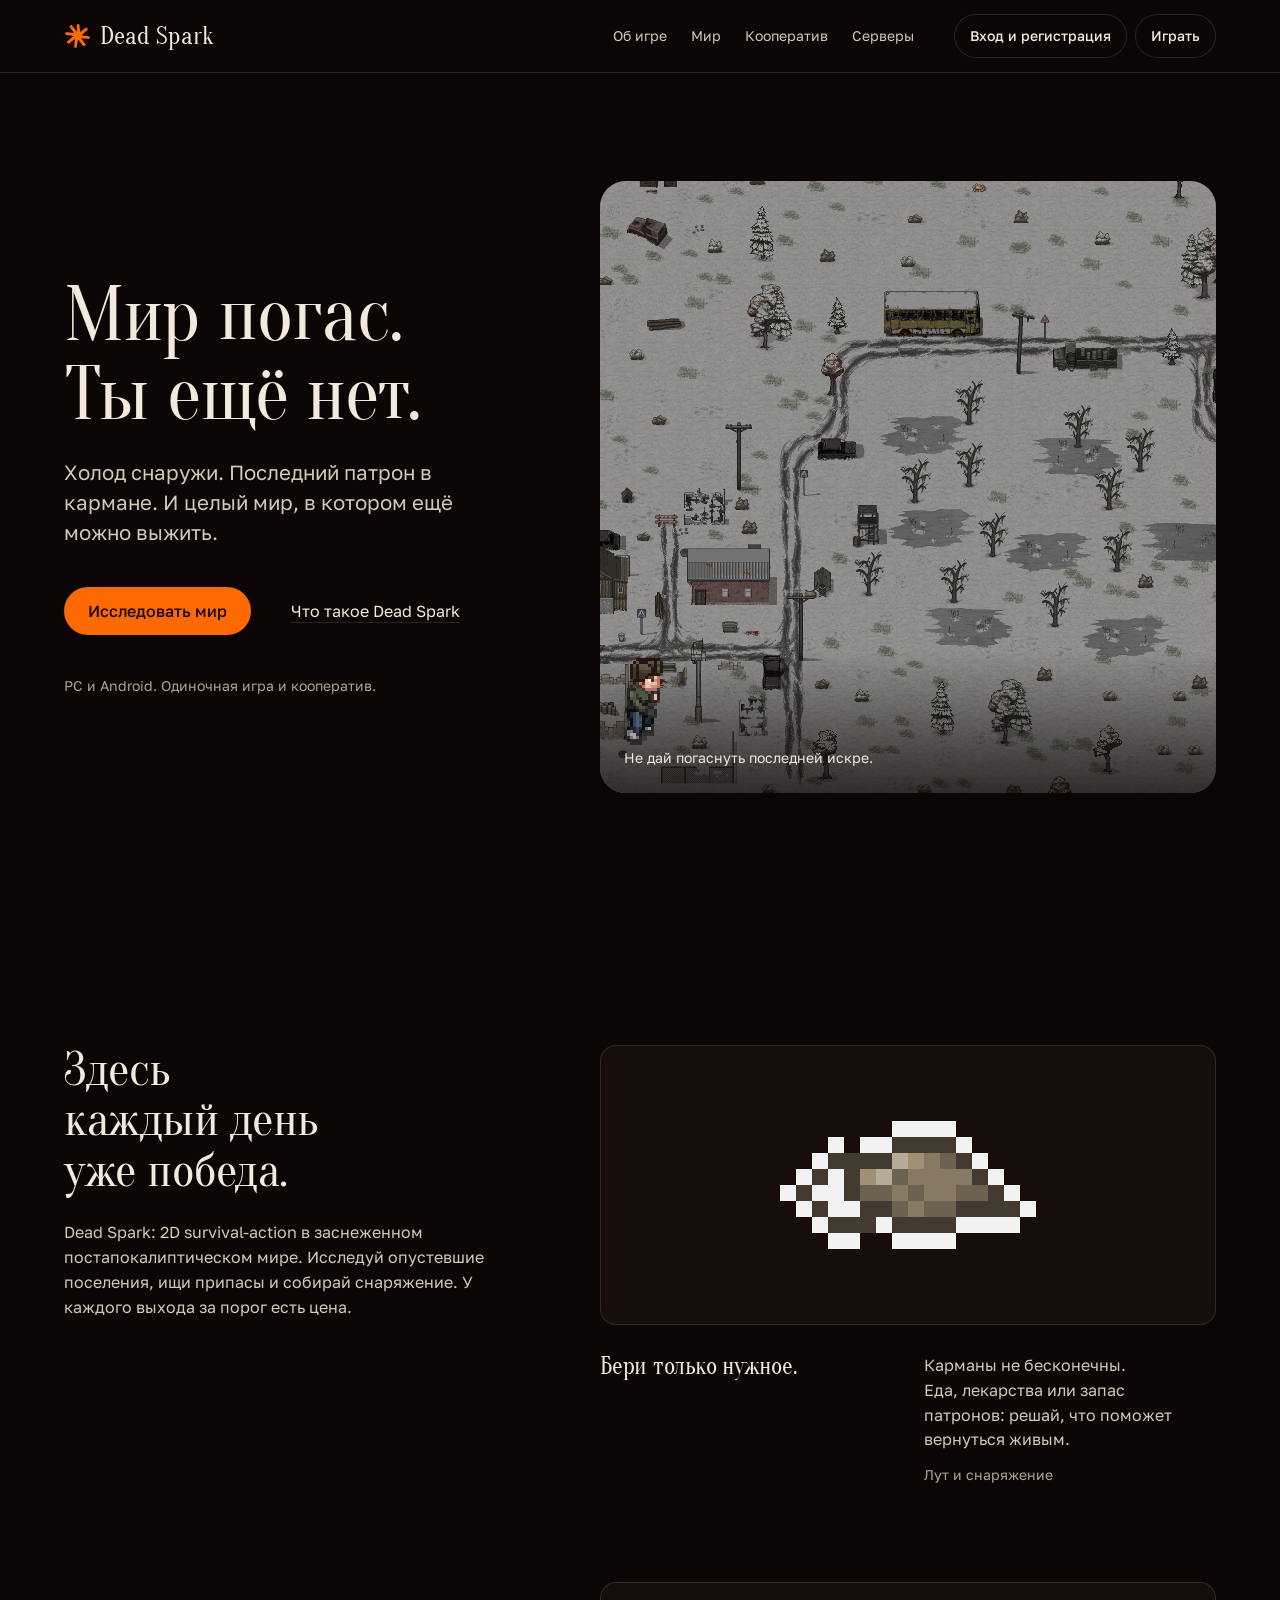
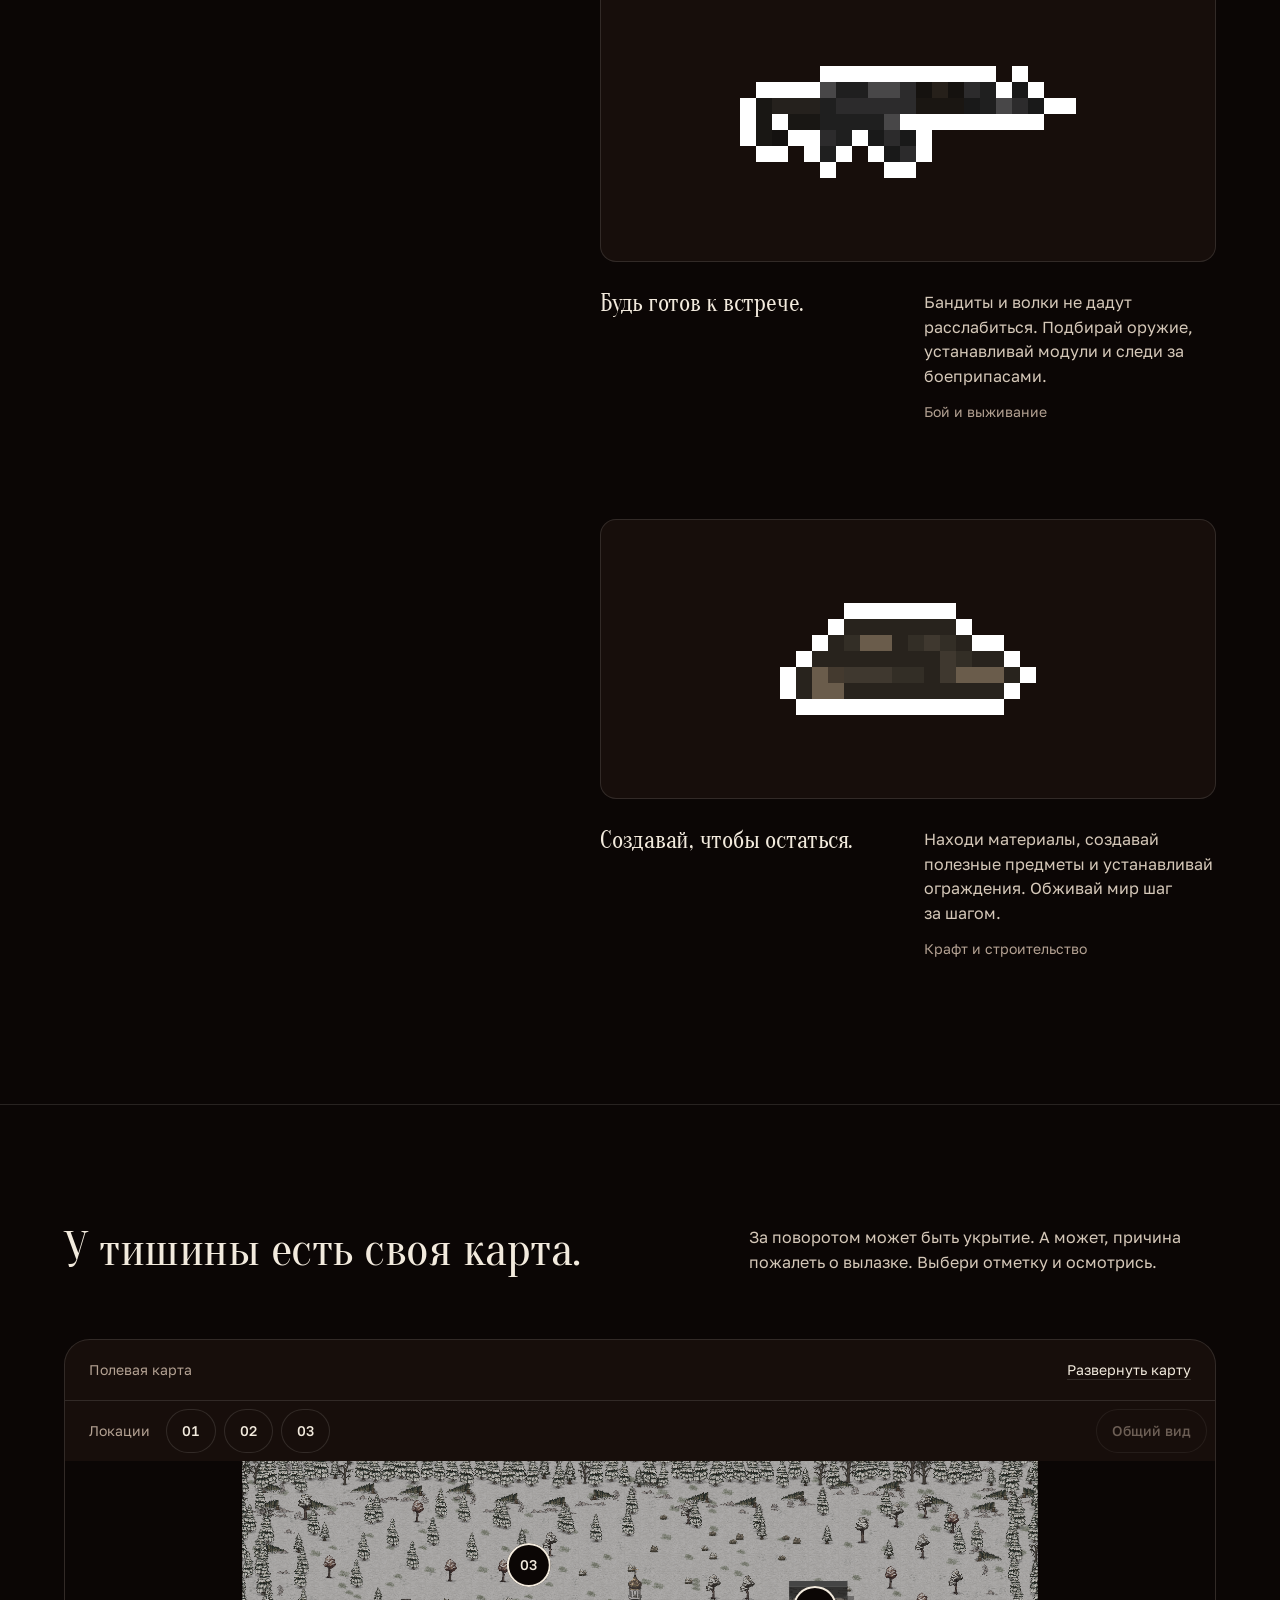
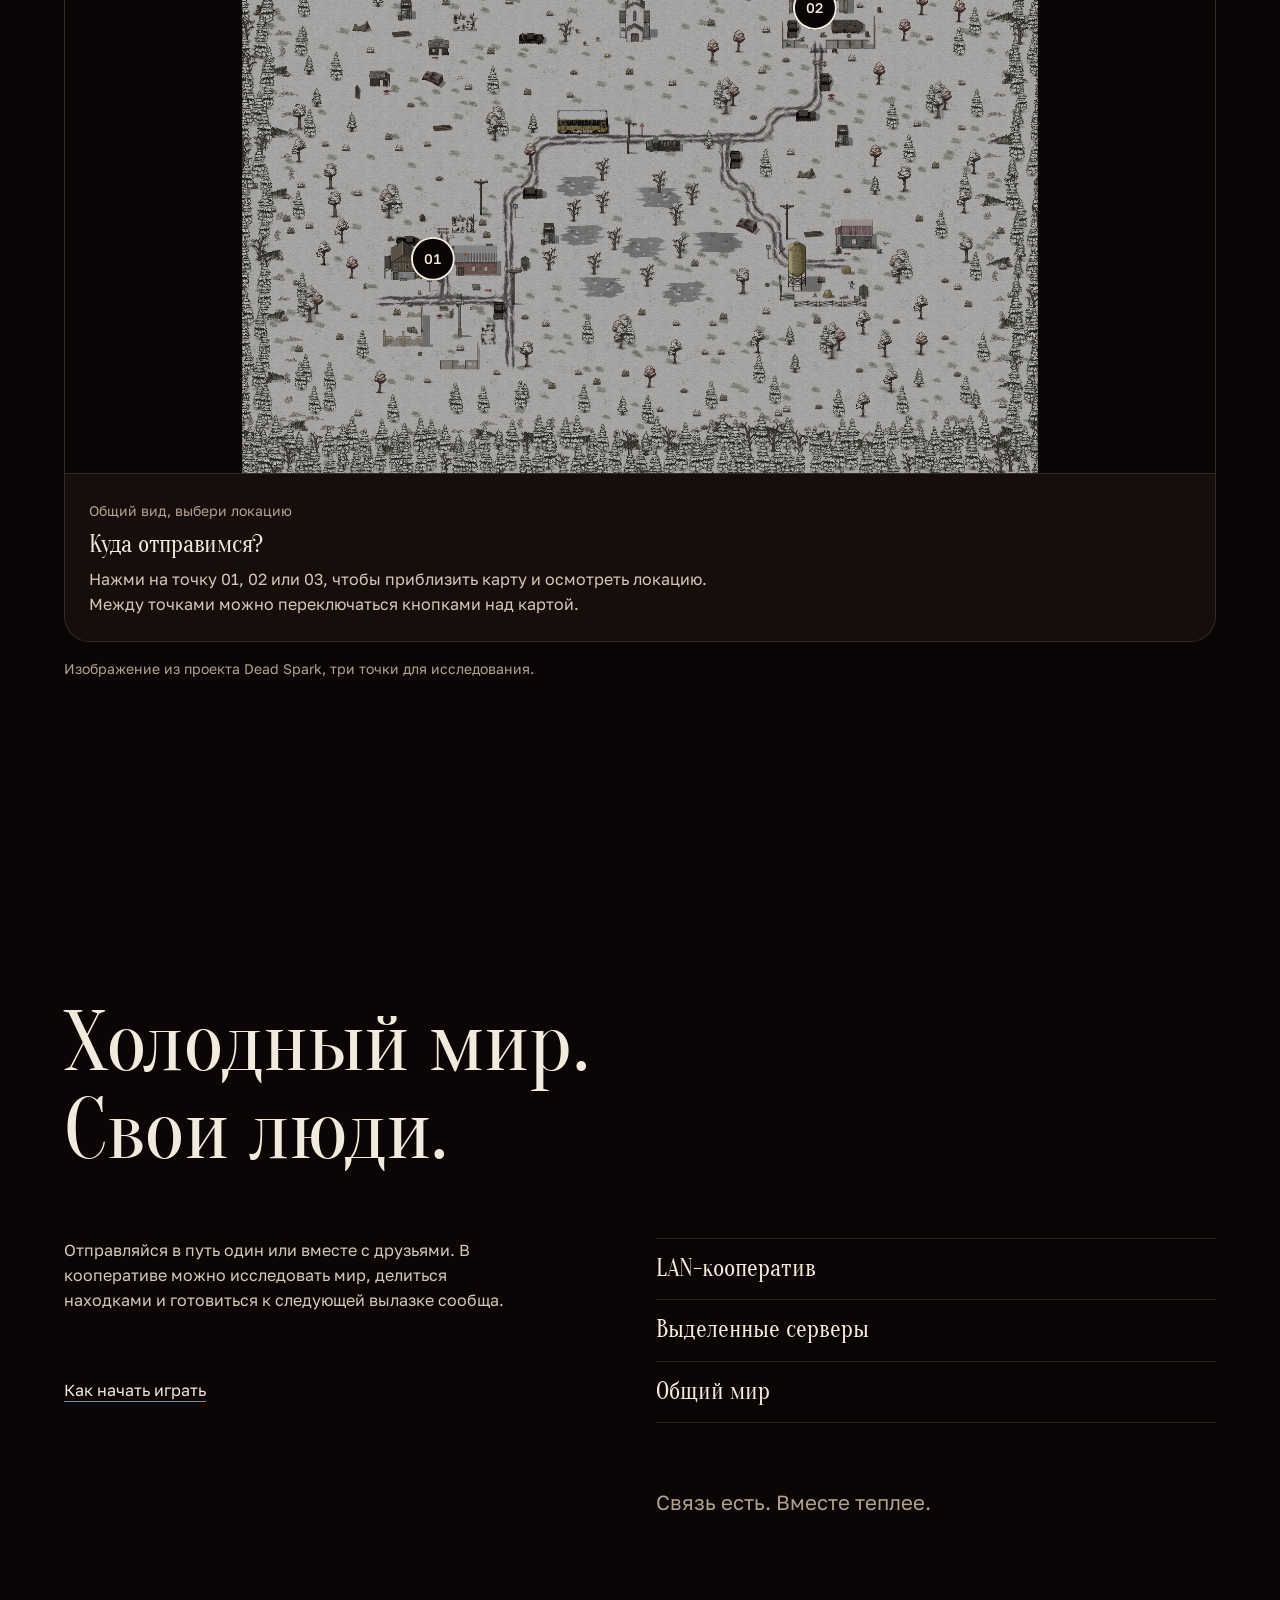
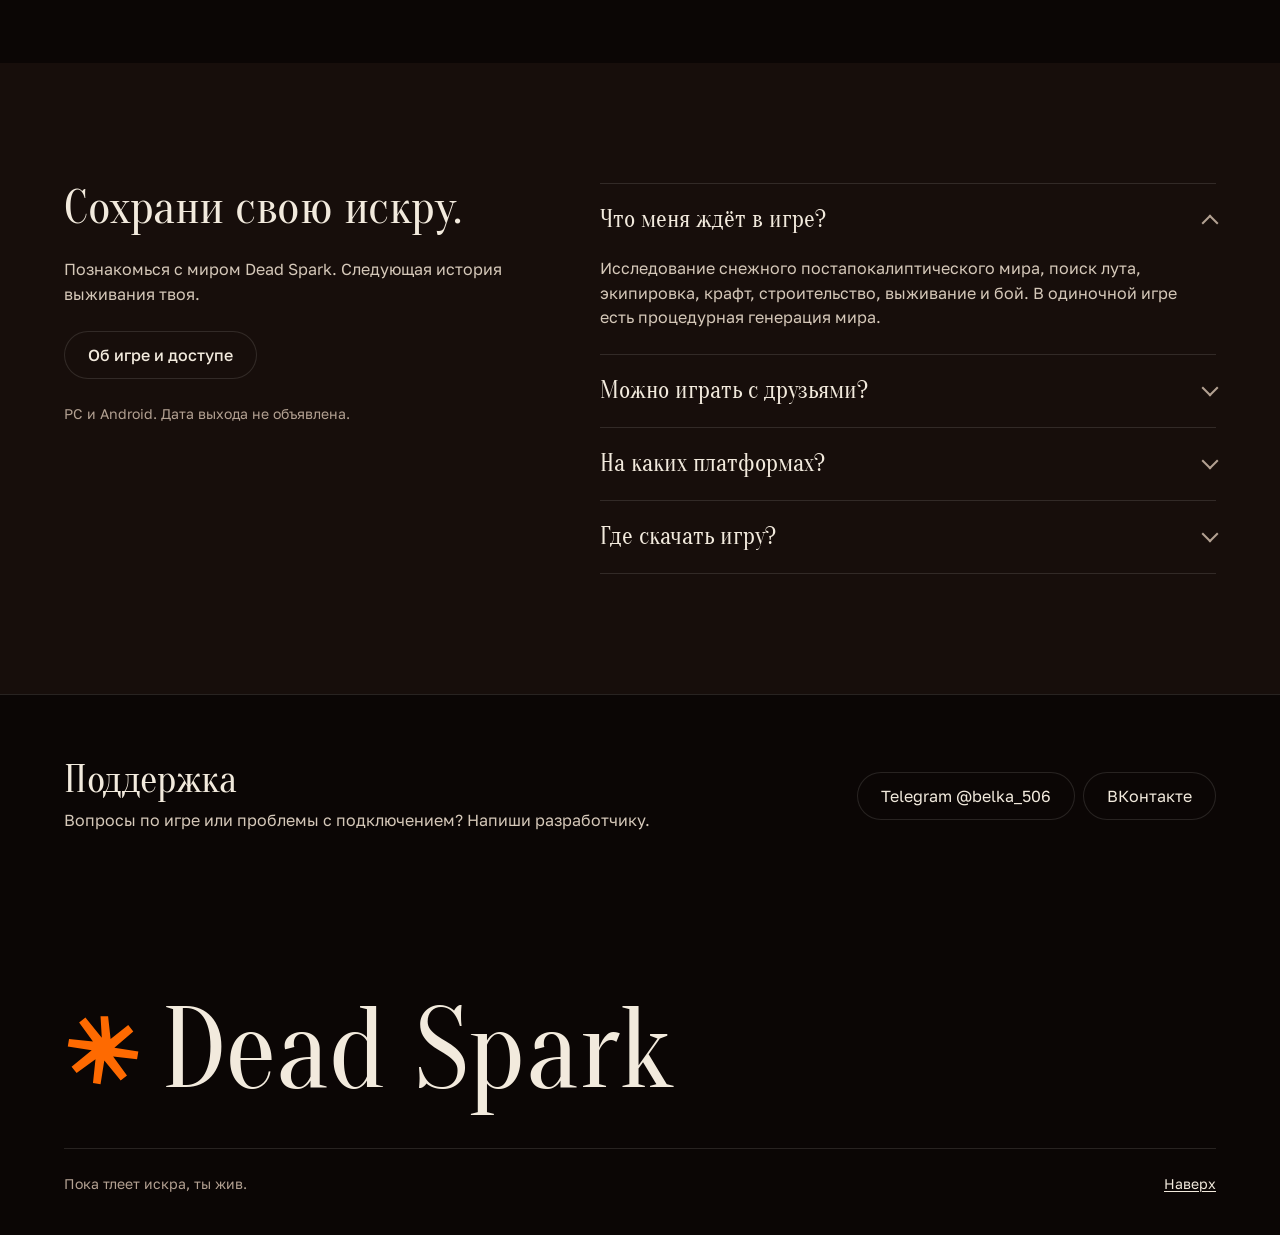
==== commit d327b1d8: "Hero: a survivor runs along the bottom of the map runner.png is the game's 4-frame right-run cycle w" ====
--- a/index.html
+++ b/index.html
@@ -5,7 +5,7 @@
 <a class="skip" href="#about">К содержанию</a>
 <header class="header"><div class="container header__bar"><a class="brand" href="#home" aria-label="Dead Spark, на главную"><svg class="spark" viewBox="0 0 64 64" aria-hidden="true"><path d="m29 5 6 0 2 18 14-11 4 5-15 13 19 3-1 6-19-2 11 15-5 4-13-16-3 19-6-1 2-19-15 11-4-5 16-13-19-3 1-6 19 2-11-15 5-4 13 16z"/></svg><span class="brand-name">Dead Spark</span></a><nav aria-label="Основная навигация"><a href="#about">Об игре</a><a href="#world">Мир</a><a href="#coop">Кооператив</a><a href="servers.html">Серверы</a></nav><div class="header-actions"><button id="account-button" class="nav-cta" type="button" aria-haspopup="dialog" aria-controls="account-dialog">Вход и регистрация</button><a class="nav-cta" href="servers.html">Играть</a></div></div></header>
 <main>
-<section class="hero" id="home"><div class="container hero__grid"><div class="hero__text"><h1>Мир погас.<br>Ты ещё нет.</h1><p class="lead">Холод снаружи. Последний патрон в кармане. И целый мир, в котором ещё можно выжить.</p><div class="hero-actions"><a class="button" href="#world">Исследовать мир</a><button class="text-button" type="button" data-open="intro">Что такое Dead Spark</button></div><p class="hero-meta">PC и Android. Одиночная игра и кооператив.</p></div><figure class="hero-map shot" data-slot="hero" data-kind="product" data-alt="Кадр из игры: заснеженное поселение, дороги и лес"><img src="assets/world.png" width="1560" height="1200" alt="Снежная карта Dead Spark: заброшенные дома, дороги и лес" fetchpriority="high"><figcaption data-keep>Не дай погаснуть последней искре.</figcaption></figure></div></section>
+<section class="hero" id="home"><div class="container hero__grid"><div class="hero__text"><h1>Мир погас.<br>Ты ещё нет.</h1><p class="lead">Холод снаружи. Последний патрон в кармане. И целый мир, в котором ещё можно выжить.</p><div class="hero-actions"><a class="button" href="#world">Исследовать мир</a><button class="text-button" type="button" data-open="intro">Что такое Dead Spark</button></div><p class="hero-meta">PC и Android. Одиночная игра и кооператив.</p></div><figure class="hero-map shot" data-slot="hero" data-kind="product" data-alt="Кадр из игры: заснеженное поселение, дороги и лес"><img src="assets/world.png" width="1560" height="1200" alt="Снежная карта Dead Spark: заброшенные дома, дороги и лес" fetchpriority="high"><span class="runner" data-keep aria-hidden="true"></span><figcaption data-keep>Не дай погаснуть последней искре.</figcaption></figure></div></section>
 <section class="about" id="about"><div class="container about__grid"><div class="about-intro"><h2>Здесь каждый день уже победа.</h2><p>Dead Spark: 2D survival-action в заснеженном постапокалиптическом мире. Исследуй опустевшие поселения, ищи припасы и собирай снаряжение. У каждого выхода за порог есть цена.</p></div><ol class="mechanics"><li><div class="item-art"><img src="assets/bag.png" width="256" height="128" alt="Игровой спрайт сумки"></div><h3>Бери только нужное.</h3><p>Карманы не бесконечны. Еда, лекарства или запас патронов: решай, что поможет вернуться живым.</p><span class="tag">Лут и снаряжение</span></li><li><div class="item-art"><img src="assets/weapon.png" width="336" height="112" alt="Игровой спрайт оружия"></div><h3>Будь готов к встрече.</h3><p>Бандиты и волки не дадут расслабиться. Подбирай оружие, устанавливай модули и следи за боеприпасами.</p><span class="tag">Бой и выживание</span></li><li><div class="item-art"><img src="assets/wood.png" width="256" height="112" alt="Игровой спрайт древесины"></div><h3>Создавай, чтобы остаться.</h3><p>Находи материалы, создавай полезные предметы и устанавливай ограждения. Обживай мир шаг за шагом.</p><span class="tag">Крафт и строительство</span></li></ol></div></section>
 <section class="world" id="world"><div class="container"><div class="world-heading"><h2>У тишины есть своя карта.</h2><p>За поворотом может быть укрытие. А может, причина пожалеть о вылазке. Выбери отметку и осмотрись.</p></div><div class="map-frame"><div class="map-toolbar"><span>Полевая карта</span><button id="expand-map" type="button">Развернуть карту</button></div><div class="map-controls" role="group" aria-label="Выбор локации"><span>Локации</span><button type="button" data-place="settlement" aria-label="Приблизить локацию 01" aria-pressed="false">01</button><button type="button" data-place="garage" aria-label="Приблизить локацию 02" aria-pressed="false">02</button><button type="button" data-place="forest" aria-label="Приблизить локацию 03" aria-pressed="false">03</button><button id="reset-map" type="button" aria-label="Вернуть общий вид карты" disabled>Общий вид</button></div><div class="interactive-map"><div class="map-canvas"><img src="assets/world.png" width="1560" height="1200" alt="Обзор авторской карты Dead Spark с поселениями, лесом и дорогами" loading="lazy"><button class="pin pin-one" type="button" data-place="settlement" aria-label="Осмотреть поселение" aria-pressed="false">01</button><button class="pin pin-two" type="button" data-place="garage" aria-label="Осмотреть гаражи" aria-pressed="false">02</button><button class="pin pin-three" type="button" data-place="forest" aria-label="Осмотреть лес" aria-pressed="false">03</button></div></div><aside class="map-info" aria-live="polite"><span id="place-code">Точка 01, поселение</span><h3 id="place-title">За закрытыми дверями.</h3><p id="place-description">Обыскивай дома и контейнеры. Внутри могут остаться припасы, снаряжение и материалы для следующей вылазки.</p></aside></div><p class="map-caption">Изображение из проекта Dead Spark, три точки для исследования.</p></div></section>
 <section class="coop" id="coop"><div class="container coop__grid"><h2 class="coop-statement">Холодный мир.<br>Свои люди.</h2><div class="coop-copy"><p>Отправляйся в путь один или вместе с друзьями. В кооперативе можно исследовать мир, делиться находками и готовиться к следующей вылазке сообща.</p><a href="#start" class="text-link">Как начать играть</a></div><ul class="coop-features"><li>LAN-кооператив</li><li>Выделенные серверы</li><li>Общий мир</li></ul><p class="radio">Связь есть. Вместе теплее.</p></div></section>
@@ -35,7 +35,8 @@
   <button id="account-recover" type="button" class="text-button">Забыли пароль?</button>
   <div id="account-profile" hidden>
     <div class="account-details"><strong id="account-name"></strong><p id="account-email"></p><p id="account-confirmed"></p><p>Постоянный ID аккаунта</p><code id="account-id"></code></div>
-    <p class="account-subtitle">Для входа в игру используй тот же email и пароль. Подключение аккаунтов в игровом клиенте готовится.</p>
+    <form id="name-form" novalidate><label for="name-input">Никнейм</label><div class="name-form__row"><input id="name-input" name="display_name" type="text" autocomplete="nickname" minlength="2" maxlength="32" required><button id="name-submit" class="button button--ghost" type="submit">Сохранить</button></div></form>
+    <p class="account-subtitle">Этот ник видно в игре после входа через сайт или по email и паролю.</p>
     <button id="account-logout" type="button" class="button">Выйти из аккаунта</button>
   </div>
   <p id="account-status" role="status" aria-live="polite"></p>
--- a/style.css
+++ b/style.css
@@ -54,6 +54,11 @@
 .hero-map { height: min(68svh, 620px); min-height: 420px; }
 .hero-map > img { transform: scale(1.9); transform-origin: 26% 66%; }
 .hero-map figcaption { position: absolute; inset: auto 0 0 0; z-index: 2; padding: var(--space-3xl) var(--space-lg) var(--space-lg); background: linear-gradient(to top, var(--color-scrim), transparent); font-size: var(--text-sm); color: var(--color-ink); }
+/* The survivor's own run cycle: 4 frames of 32px, 11 fps as in player.tscn, composed from body, jacket, jeans and ushanka */
+.hero-map { container-type: inline-size; --runner-scale: 3; --runner-cross: 11s; }
+.runner { --frame: calc(32px * var(--runner-scale)); position: absolute; left: 0; bottom: calc(var(--space-lg) + 1.75em); z-index: 3; width: var(--frame); height: var(--frame); font-size: var(--text-sm); background: url("assets/runner.png") 0 0 / calc(var(--frame) * 4) var(--frame) no-repeat; image-rendering: pixelated; filter: drop-shadow(0 calc(var(--runner-scale) * 1px) 0 oklch(8% 0.01 40 / 0.45)); animation: runner-cycle calc(4s / 11) steps(4) infinite, runner-cross var(--runner-cross) linear infinite; }
+@keyframes runner-cycle { to { background-position-x: calc(var(--frame) * -4); } }
+@keyframes runner-cross { from { translate: calc(var(--frame) * -1) 0; } to { translate: 100cqw 0; } }
 
 /* About: a sticky diptych */
 .about { padding-block: var(--section-gap); }
@@ -158,6 +163,7 @@
   .header-actions > a { display: none; }
   .brand { font-size: var(--text-lg); }
   .hero-actions { flex-direction: column; align-items: flex-start; gap: var(--space-xs); }
+  .hero-map { --runner-scale: 2; --runner-cross: 7s; }
   .item-art img { transform: scale(0.75); }
   dialog { padding: var(--space-2xl) var(--space-lg) var(--space-lg); }
   .footer__row { flex-direction: column; }
@@ -165,4 +171,5 @@
 @media (prefers-reduced-motion: reduce) {
   html { scroll-behavior: auto; }
   .button:active, .nav-cta:active, .text-button:active, .close:active, .map-toolbar button:active { transform: none; }
+  .runner { animation: none; translate: calc(68cqw - var(--frame) / 2) 0; }
 }
--- a/account.css
+++ b/account.css
@@ -10,6 +10,12 @@
 #account-form input { display: block; width: 100%; min-height: 48px; margin-top: var(--space-xs); padding: 0 var(--space-md); border: var(--rule-hair) solid var(--color-muted); border-radius: var(--radius-well); background: var(--color-paper); color: var(--color-ink); font: var(--text-md) var(--font-body); outline: 2px solid transparent; outline-offset: 2px; }
 #account-form input:focus-visible { outline-color: var(--color-focus); }
 #account-form input:disabled { background: var(--color-paper-3); color: var(--color-muted); opacity: 0.55; cursor: not-allowed; }
+#name-form { margin: var(--space-lg) 0; }
+#name-form label { display: block; font-size: var(--text-sm); color: var(--color-ink-2); }
+.name-form__row { display: flex; gap: var(--space-xs); margin-top: var(--space-xs); }
+#name-input { flex: 1; min-width: 0; min-height: 48px; padding: 0 var(--space-md); border: var(--rule-hair) solid var(--color-muted); border-radius: var(--radius-well); background: var(--color-paper); color: var(--color-ink); font: var(--text-md) var(--font-body); outline: 2px solid transparent; outline-offset: 2px; }
+#name-input:focus-visible { outline-color: var(--color-focus); }
+#name-submit { margin-top: 0; }
 #account-submit { width: 100%; margin-top: var(--space-xs); }
 #account-dialog .button:disabled { background: var(--color-paper-3); color: var(--color-muted); opacity: 0.55; cursor: not-allowed; transform: none; }
 #account-recover { margin-top: var(--space-xs); font-size: var(--text-sm); }
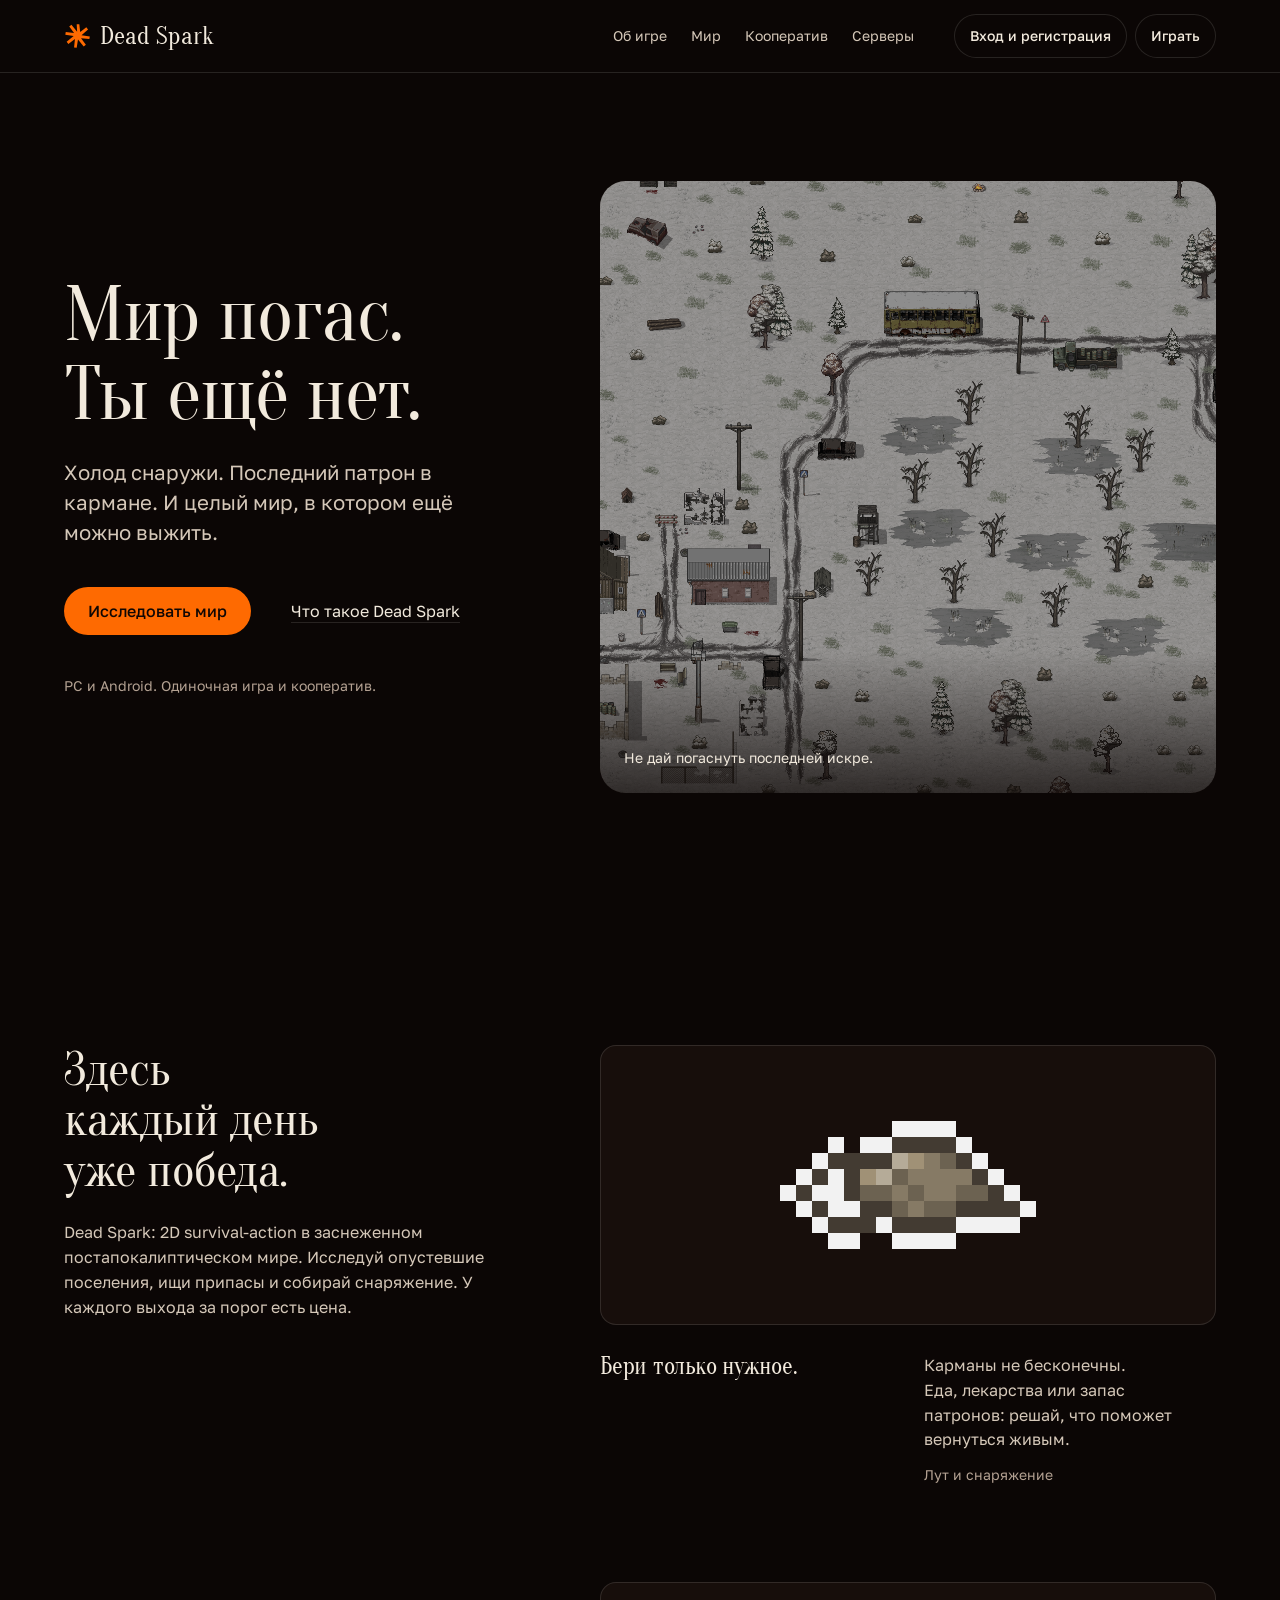
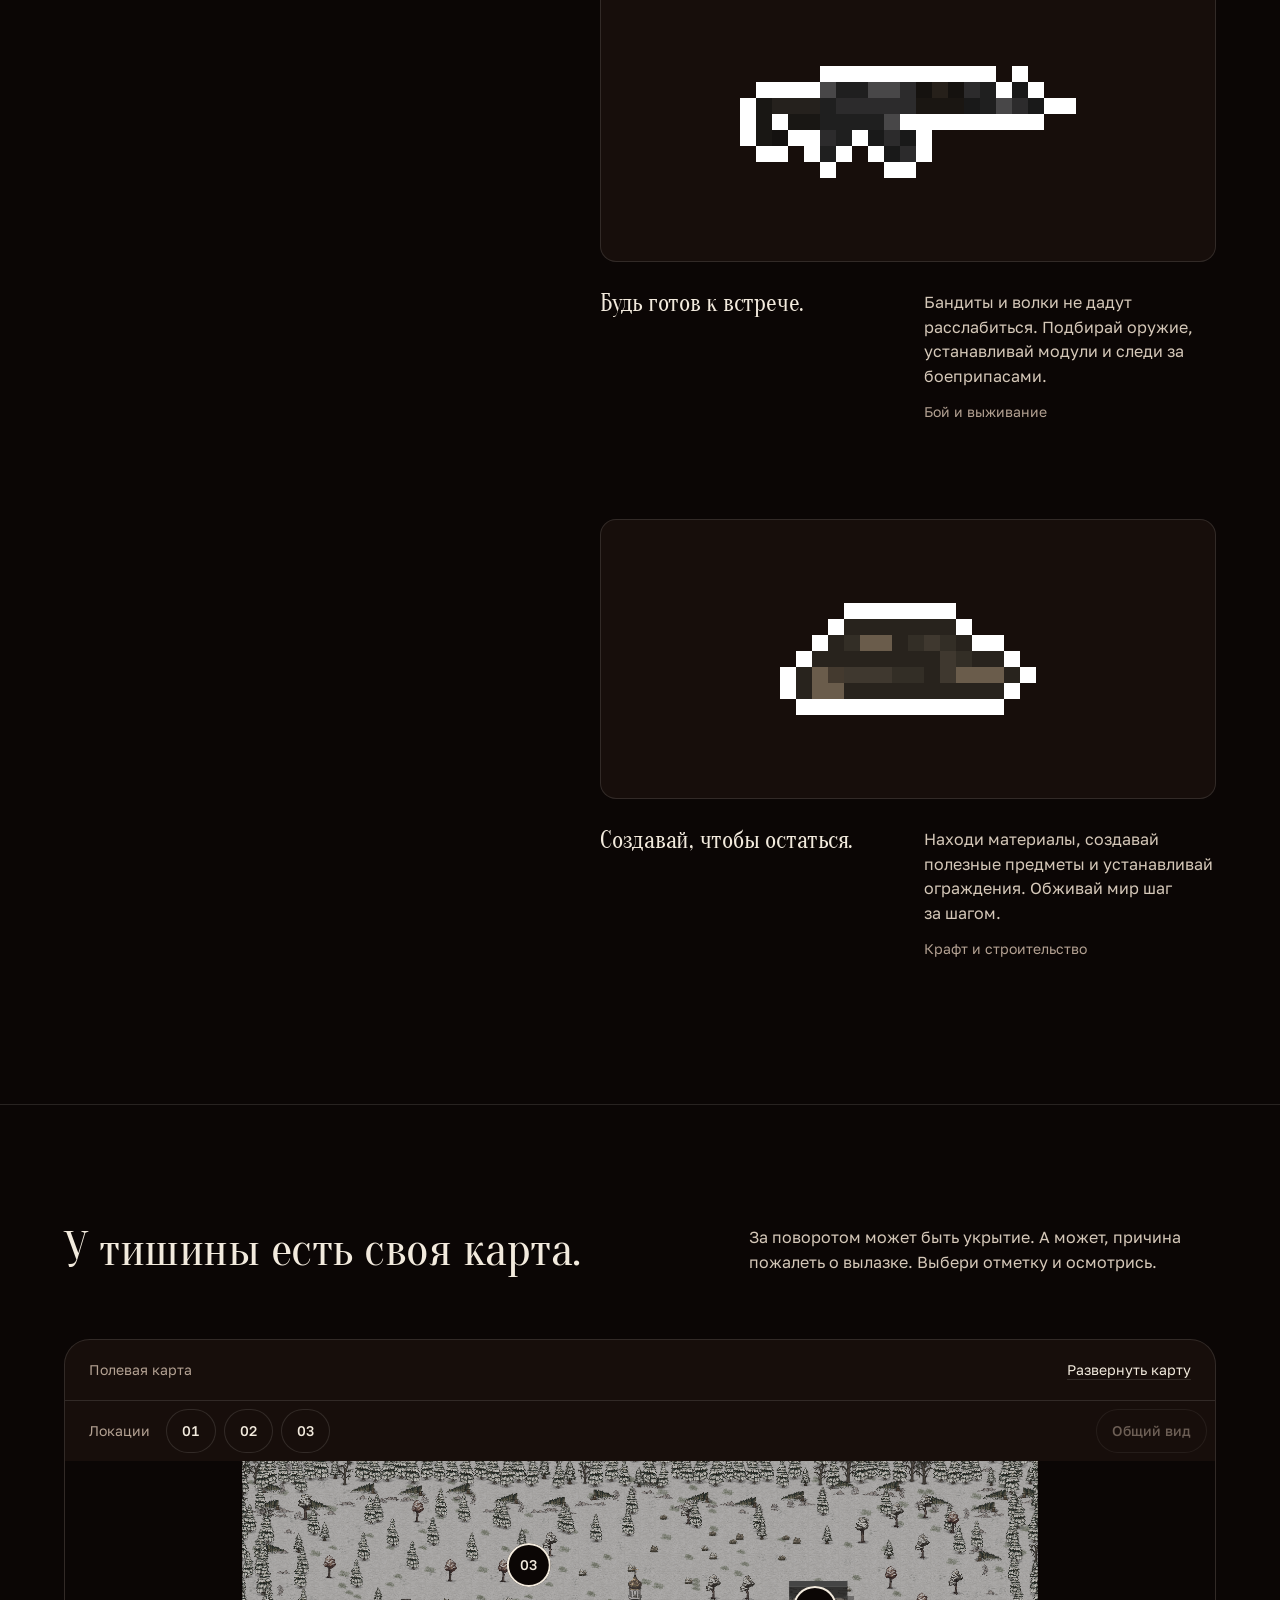
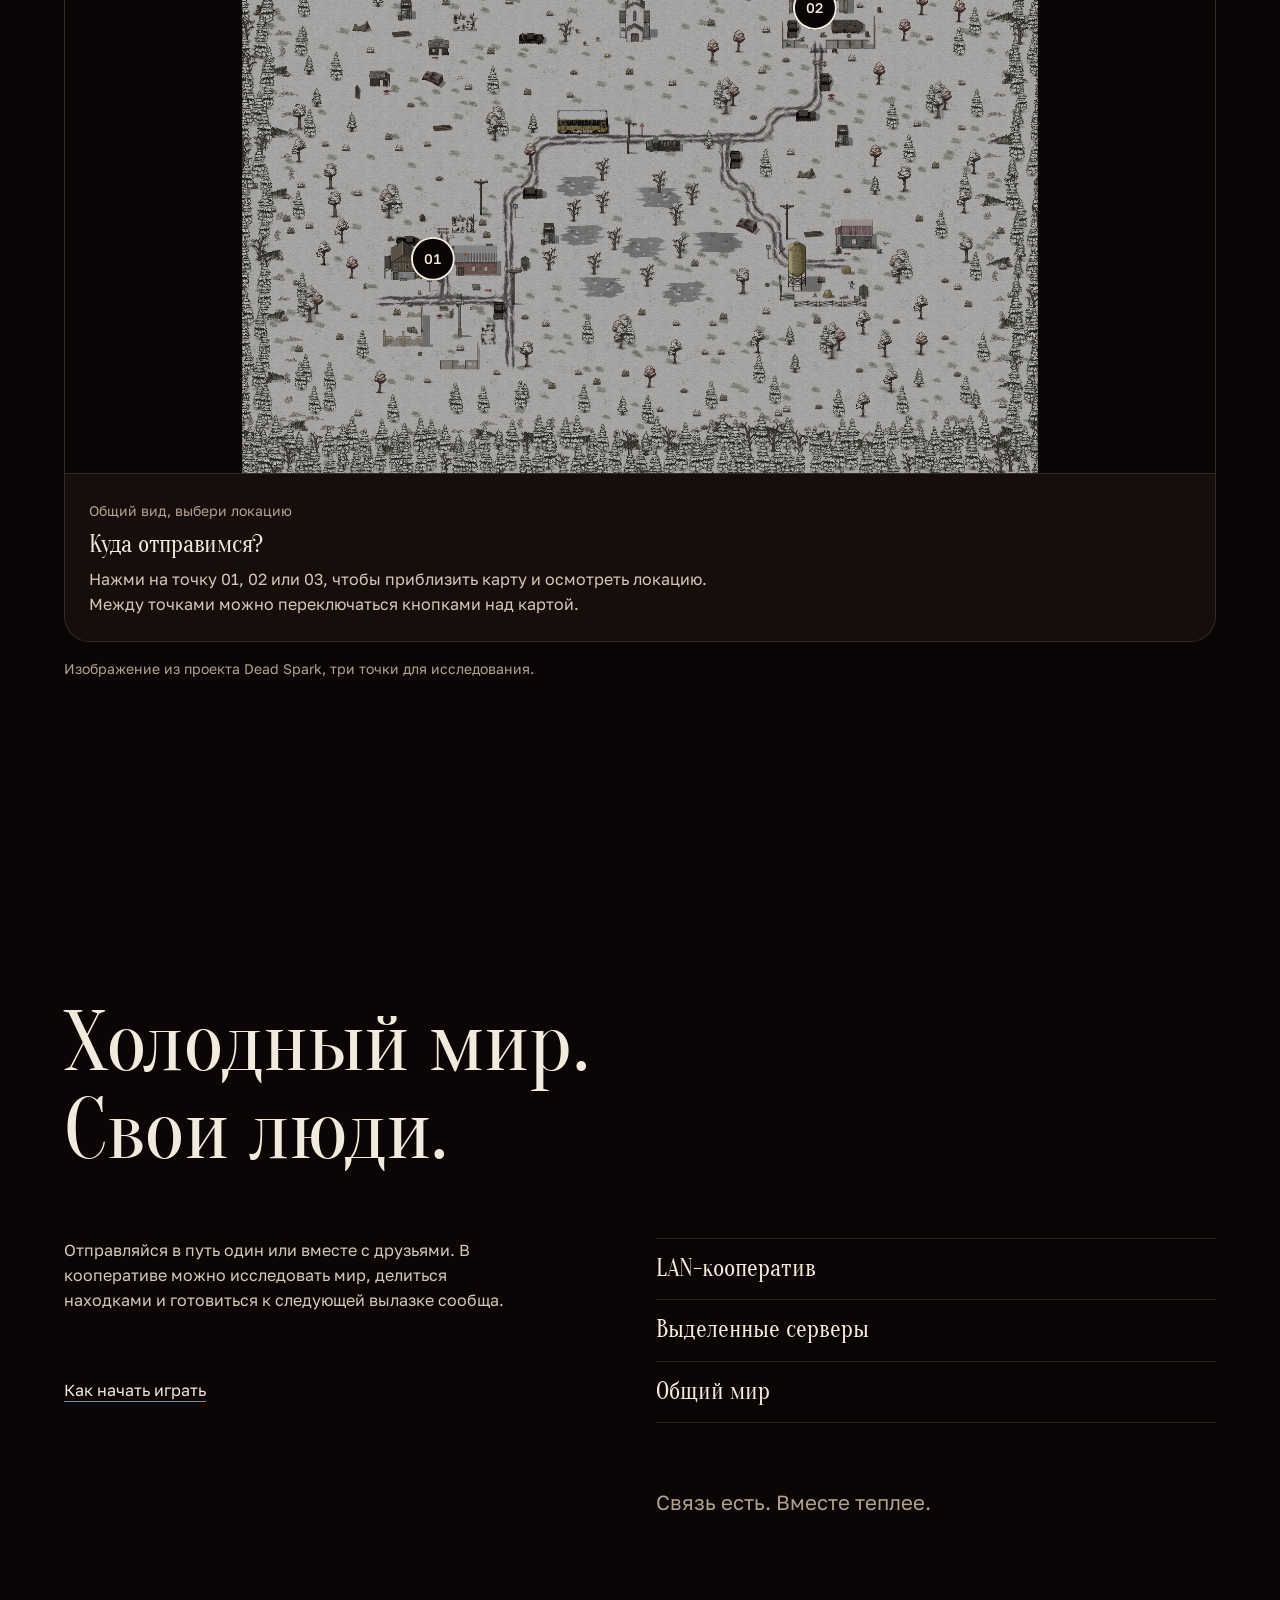
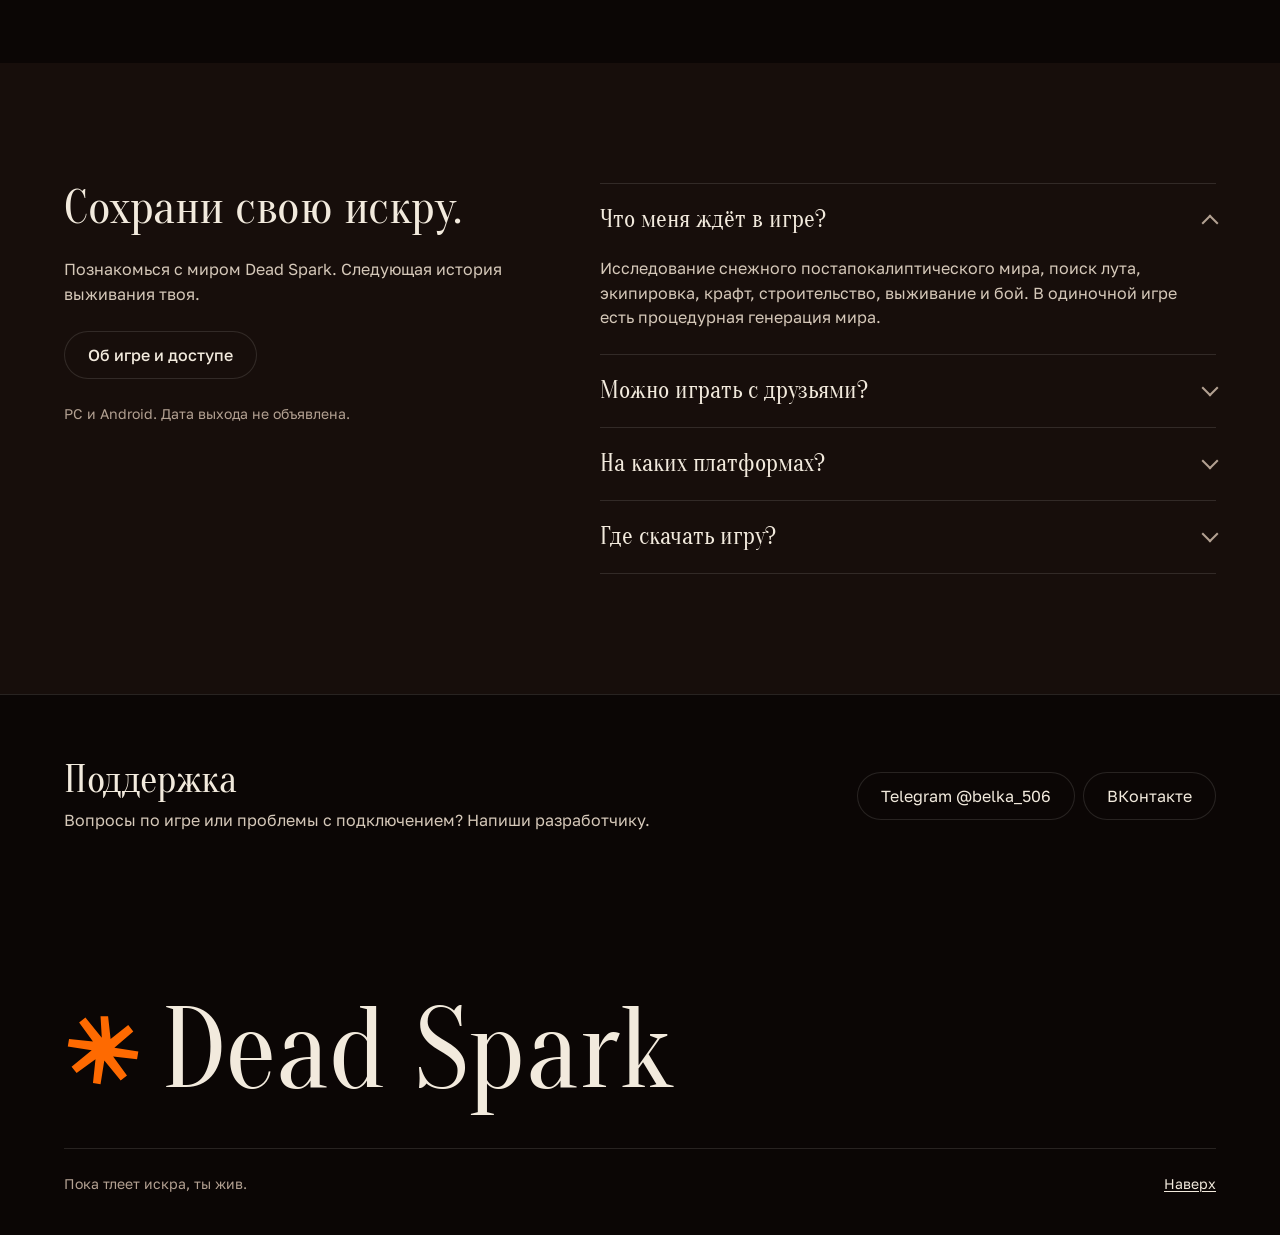
==== commit 4fa0c134: "Loading screen: the survivor runs through the snow while the page loads The hero map no longer carri" ====
--- a/index.html
+++ b/index.html
@@ -1,11 +1,12 @@
 <!doctype html>
 <html lang="ru">
-<head><meta charset="UTF-8"><meta name="viewport" content="width=device-width,initial-scale=1"><meta name="theme-color" content="#0b0605"><meta name="description" content="Dead Spark: 2D survival-action в заснеженном постапокалиптическом мире. Исследуй, собирай, строй и выживай в одиночку или вместе."><title>Dead Spark: пока тлеет искра</title><link rel="icon" href="favicon.svg" type="image/svg+xml"><link rel="preconnect" href="https://fonts.googleapis.com"><link rel="preconnect" href="https://fonts.gstatic.com" crossorigin><link rel="stylesheet" href="https://fonts.googleapis.com/css2?family=Golos+Text:wght@400;500&family=Oranienbaum&display=swap"><link rel="stylesheet" href="style.css"><link rel="stylesheet" href="map-zoom.css"><link rel="stylesheet" href="account.css"><link rel="stylesheet" href="support.css"><script src="app.js" defer></script><script type="module" src="account.js"></script></head>
+<head><meta charset="UTF-8"><meta name="viewport" content="width=device-width,initial-scale=1"><meta name="theme-color" content="#0b0605"><meta name="description" content="Dead Spark: 2D survival-action в заснеженном постапокалиптическом мире. Исследуй, собирай, строй и выживай в одиночку или вместе."><title>Dead Spark: пока тлеет искра</title><link rel="icon" href="favicon.svg" type="image/svg+xml"><link rel="preconnect" href="https://fonts.googleapis.com"><link rel="preconnect" href="https://fonts.gstatic.com" crossorigin><link rel="stylesheet" href="https://fonts.googleapis.com/css2?family=Golos+Text:wght@400;500&family=Oranienbaum&display=swap"><link rel="stylesheet" href="style.css"><link rel="stylesheet" href="preloader.css"><script src="preloader.js" defer></script><noscript><style>.preloader { display: none; }</style></noscript><link rel="stylesheet" href="map-zoom.css"><link rel="stylesheet" href="account.css"><link rel="stylesheet" href="support.css"><script src="app.js" defer></script><script type="module" src="account.js"></script></head>
 <body>
+<div class="preloader keep-motion" aria-hidden="true"><div class="preloader__stage keep-motion"><span class="preloader__runner keep-motion"></span><span class="preloader__ground keep-motion"></span></div><p class="preloader__label"><svg class="preloader__spark keep-motion" viewBox="0 0 64 64"><path d="m29 5 6 0 2 18 14-11 4 5-15 13 19 3-1 6-19-2 11 15-5 4-13-16-3 19-6-1 2-19-15 11-4-5 16-13-19-3 1-6 19 2-11-15 5-4 13 16z"/></svg>Пока тлеет искра</p></div>
 <a class="skip" href="#about">К содержанию</a>
 <header class="header"><div class="container header__bar"><a class="brand" href="#home" aria-label="Dead Spark, на главную"><svg class="spark" viewBox="0 0 64 64" aria-hidden="true"><path d="m29 5 6 0 2 18 14-11 4 5-15 13 19 3-1 6-19-2 11 15-5 4-13-16-3 19-6-1 2-19-15 11-4-5 16-13-19-3 1-6 19 2-11-15 5-4 13 16z"/></svg><span class="brand-name">Dead Spark</span></a><nav aria-label="Основная навигация"><a href="#about">Об игре</a><a href="#world">Мир</a><a href="#coop">Кооператив</a><a href="servers.html">Серверы</a></nav><div class="header-actions"><button id="account-button" class="nav-cta" type="button" aria-haspopup="dialog" aria-controls="account-dialog">Вход и регистрация</button><a class="nav-cta" href="servers.html">Играть</a></div></div></header>
 <main>
-<section class="hero" id="home"><div class="container hero__grid"><div class="hero__text"><h1>Мир погас.<br>Ты ещё нет.</h1><p class="lead">Холод снаружи. Последний патрон в кармане. И целый мир, в котором ещё можно выжить.</p><div class="hero-actions"><a class="button" href="#world">Исследовать мир</a><button class="text-button" type="button" data-open="intro">Что такое Dead Spark</button></div><p class="hero-meta">PC и Android. Одиночная игра и кооператив.</p></div><figure class="hero-map shot" data-slot="hero" data-kind="product" data-alt="Кадр из игры: заснеженное поселение, дороги и лес"><img src="assets/world.png" width="1560" height="1200" alt="Снежная карта Dead Spark: заброшенные дома, дороги и лес" fetchpriority="high"><span class="runner" data-keep aria-hidden="true"></span><figcaption data-keep>Не дай погаснуть последней искре.</figcaption></figure></div></section>
+<section class="hero" id="home"><div class="container hero__grid"><div class="hero__text"><h1>Мир погас.<br>Ты ещё нет.</h1><p class="lead">Холод снаружи. Последний патрон в кармане. И целый мир, в котором ещё можно выжить.</p><div class="hero-actions"><a class="button" href="#world">Исследовать мир</a><button class="text-button" type="button" data-open="intro">Что такое Dead Spark</button></div><p class="hero-meta">PC и Android. Одиночная игра и кооператив.</p></div><figure class="hero-map shot" data-slot="hero" data-kind="product" data-alt="Кадр из игры: заснеженное поселение, дороги и лес"><img src="assets/world.png" width="1560" height="1200" alt="Снежная карта Dead Spark: заброшенные дома, дороги и лес" fetchpriority="high"><figcaption data-keep>Не дай погаснуть последней искре.</figcaption></figure></div></section>
 <section class="about" id="about"><div class="container about__grid"><div class="about-intro"><h2>Здесь каждый день уже победа.</h2><p>Dead Spark: 2D survival-action в заснеженном постапокалиптическом мире. Исследуй опустевшие поселения, ищи припасы и собирай снаряжение. У каждого выхода за порог есть цена.</p></div><ol class="mechanics"><li><div class="item-art"><img src="assets/bag.png" width="256" height="128" alt="Игровой спрайт сумки"></div><h3>Бери только нужное.</h3><p>Карманы не бесконечны. Еда, лекарства или запас патронов: решай, что поможет вернуться живым.</p><span class="tag">Лут и снаряжение</span></li><li><div class="item-art"><img src="assets/weapon.png" width="336" height="112" alt="Игровой спрайт оружия"></div><h3>Будь готов к встрече.</h3><p>Бандиты и волки не дадут расслабиться. Подбирай оружие, устанавливай модули и следи за боеприпасами.</p><span class="tag">Бой и выживание</span></li><li><div class="item-art"><img src="assets/wood.png" width="256" height="112" alt="Игровой спрайт древесины"></div><h3>Создавай, чтобы остаться.</h3><p>Находи материалы, создавай полезные предметы и устанавливай ограждения. Обживай мир шаг за шагом.</p><span class="tag">Крафт и строительство</span></li></ol></div></section>
 <section class="world" id="world"><div class="container"><div class="world-heading"><h2>У тишины есть своя карта.</h2><p>За поворотом может быть укрытие. А может, причина пожалеть о вылазке. Выбери отметку и осмотрись.</p></div><div class="map-frame"><div class="map-toolbar"><span>Полевая карта</span><button id="expand-map" type="button">Развернуть карту</button></div><div class="map-controls" role="group" aria-label="Выбор локации"><span>Локации</span><button type="button" data-place="settlement" aria-label="Приблизить локацию 01" aria-pressed="false">01</button><button type="button" data-place="garage" aria-label="Приблизить локацию 02" aria-pressed="false">02</button><button type="button" data-place="forest" aria-label="Приблизить локацию 03" aria-pressed="false">03</button><button id="reset-map" type="button" aria-label="Вернуть общий вид карты" disabled>Общий вид</button></div><div class="interactive-map"><div class="map-canvas"><img src="assets/world.png" width="1560" height="1200" alt="Обзор авторской карты Dead Spark с поселениями, лесом и дорогами" loading="lazy"><button class="pin pin-one" type="button" data-place="settlement" aria-label="Осмотреть поселение" aria-pressed="false">01</button><button class="pin pin-two" type="button" data-place="garage" aria-label="Осмотреть гаражи" aria-pressed="false">02</button><button class="pin pin-three" type="button" data-place="forest" aria-label="Осмотреть лес" aria-pressed="false">03</button></div></div><aside class="map-info" aria-live="polite"><span id="place-code">Точка 01, поселение</span><h3 id="place-title">За закрытыми дверями.</h3><p id="place-description">Обыскивай дома и контейнеры. Внутри могут остаться припасы, снаряжение и материалы для следующей вылазки.</p></aside></div><p class="map-caption">Изображение из проекта Dead Spark, три точки для исследования.</p></div></section>
 <section class="coop" id="coop"><div class="container coop__grid"><h2 class="coop-statement">Холодный мир.<br>Свои люди.</h2><div class="coop-copy"><p>Отправляйся в путь один или вместе с друзьями. В кооперативе можно исследовать мир, делиться находками и готовиться к следующей вылазке сообща.</p><a href="#start" class="text-link">Как начать играть</a></div><ul class="coop-features"><li>LAN-кооператив</li><li>Выделенные серверы</li><li>Общий мир</li></ul><p class="radio">Связь есть. Вместе теплее.</p></div></section>
--- a/style.css
+++ b/style.css
@@ -54,12 +54,6 @@
 .hero-map { height: min(68svh, 620px); min-height: 420px; }
 .hero-map > img { transform: scale(1.9); transform-origin: 26% 66%; }
 .hero-map figcaption { position: absolute; inset: auto 0 0 0; z-index: 2; padding: var(--space-3xl) var(--space-lg) var(--space-lg); background: linear-gradient(to top, var(--color-scrim), transparent); font-size: var(--text-sm); color: var(--color-ink); }
-/* The survivor's own run cycle: 4 frames of 32px, 11 fps as in player.tscn, composed from body, jacket, jeans and ushanka */
-.hero-map { container-type: inline-size; --runner-scale: 3; --runner-cross: 11s; }
-.runner { --frame: calc(32px * var(--runner-scale)); position: absolute; left: 0; bottom: calc(var(--space-lg) + 1.75em); z-index: 3; width: var(--frame); height: var(--frame); font-size: var(--text-sm); background: url("assets/runner.png") 0 0 / calc(var(--frame) * 4) var(--frame) no-repeat; image-rendering: pixelated; filter: drop-shadow(0 calc(var(--runner-scale) * 1px) 0 oklch(8% 0.01 40 / 0.45)); animation: runner-cycle calc(4s / 11) steps(4) infinite, runner-cross var(--runner-cross) linear infinite; }
-@keyframes runner-cycle { to { background-position-x: calc(var(--frame) * -4); } }
-@keyframes runner-cross { from { translate: calc(var(--frame) * -1) 0; } to { translate: 100cqw 0; } }
-
 /* About: a sticky diptych */
 .about { padding-block: var(--section-gap); }
 .about__grid { display: grid; grid-template-columns: minmax(0, 5fr) minmax(0, 7fr); gap: var(--space-3xl); align-items: start; }
@@ -163,7 +157,6 @@
   .header-actions > a { display: none; }
   .brand { font-size: var(--text-lg); }
   .hero-actions { flex-direction: column; align-items: flex-start; gap: var(--space-xs); }
-  .hero-map { --runner-scale: 2; --runner-cross: 7s; }
   .item-art img { transform: scale(0.75); }
   dialog { padding: var(--space-2xl) var(--space-lg) var(--space-lg); }
   .footer__row { flex-direction: column; }
@@ -171,5 +164,4 @@
 @media (prefers-reduced-motion: reduce) {
   html { scroll-behavior: auto; }
   .button:active, .nav-cta:active, .text-button:active, .close:active, .map-toolbar button:active { transform: none; }
-  .runner { animation: none; translate: calc(68cqw - var(--frame) / 2) 0; }
 }
--- a/preloader.css
+++ b/preloader.css
@@ -0,0 +1,17 @@
+/* Loading screen: the survivor runs in place while the snow line slides back under him.
+   runner.png is the game's 4-frame right-run cycle (body, jacket, jeans, ushanka), played at the game's 11 fps.
+   Every animated node carries .keep-motion: it is a short, small loop, and without it reduced-motion users would only see a frozen frame. */
+.preloader { --frame: 128px; --tile: 96px; --stride: calc(4s / 11); position: fixed; inset: 0; z-index: 1000; display: grid; place-content: center; justify-items: center; gap: var(--space-lg); padding: var(--space-lg); background: var(--color-paper); transition: opacity var(--dur-long) var(--ease-out), visibility 0s linear var(--dur-long); }
+.preloader.is-done { opacity: 0; visibility: hidden; }
+.preloader__stage { position: relative; width: min(440px, calc(100vw - 32px)); height: calc(var(--frame) + 48px); overflow: hidden; background: radial-gradient(ellipse 46% 38% at 50% 82%, color-mix(in oklab, var(--color-accent) 16%, transparent), transparent 70%); mask-image: linear-gradient(to right, transparent, #000 18%, #000 82%, transparent); }
+.preloader__stage::before { content: ""; position: absolute; inset: 0; --flake: radial-gradient(circle, var(--color-ink) 1.3px, transparent 1.8px); --fleck: radial-gradient(circle, color-mix(in oklab, var(--color-ink) 60%, transparent) 1px, transparent 1.5px); --dust: radial-gradient(circle, color-mix(in oklab, var(--color-ink) 40%, transparent) 0.8px, transparent 1.2px); background-image: var(--flake), var(--flake), var(--fleck), var(--fleck), var(--dust); background-size: 71px 79px, 71px 79px, 43px 47px, 43px 47px, 29px 31px; background-position: 0 0, 37px 43px, 11px 19px, 29px 5px, 7px 13px; opacity: 0.6; animation: preloader-snow 2.6s linear infinite; }
+.preloader__runner { position: absolute; left: 50%; bottom: 26px; width: var(--frame); height: var(--frame); translate: -50% 0; background: url("assets/runner.png") 0 0 / calc(var(--frame) * 4) var(--frame) no-repeat; image-rendering: pixelated; animation: preloader-run var(--stride) steps(4) infinite; }
+.preloader__ground { --snow: color-mix(in oklab, var(--color-ink) 38%, transparent); --tuft: color-mix(in oklab, var(--color-ink) 22%, transparent); position: absolute; inset: auto 0 0; height: 28px; background-image: linear-gradient(var(--snow), var(--snow)), linear-gradient(90deg, transparent 6px, var(--tuft) 6px 22px, transparent 22px 50px, var(--tuft) 50px 58px, transparent 58px), linear-gradient(90deg, transparent 30px, var(--tuft) 30px 36px, transparent 36px 70px, var(--tuft) 70px 88px, transparent 88px); background-size: var(--tile) 2px, var(--tile) 2px, var(--tile) 2px; background-position: 0 0, 0 9px, 0 17px; background-repeat: repeat-x; animation: preloader-ground calc(var(--stride) * 2) linear infinite; }
+.preloader__label { display: flex; align-items: center; gap: var(--space-xs); font-family: var(--font-display); font-size: var(--text-lg); color: var(--color-ink-2); }
+.preloader__spark { width: 0.9em; height: 0.9em; fill: var(--color-accent); animation: preloader-flicker 1.6s var(--ease-in-out) infinite; }
+@keyframes preloader-run { to { background-position-x: calc(var(--frame) * -4); } }
+@keyframes preloader-ground { to { background-position: calc(var(--tile) * -1) 0, calc(var(--tile) * -1) 9px, calc(var(--tile) * -1) 17px; } }
+/* Each layer travels whole tiles per loop, so the loop is seamless; nearer (larger) flakes drift back faster */
+@keyframes preloader-snow { to { background-position: -71px 79px, -34px 122px, -75px 113px, -57px 99px, -80px 106px; } }
+@keyframes preloader-flicker { 0%, 100% { opacity: 1; scale: 1; } 45% { opacity: 0.55; scale: 0.86; } 60% { opacity: 0.85; scale: 0.95; } }
+@media (max-width: 40rem) { .preloader { --frame: 96px; --tile: 72px; } }
